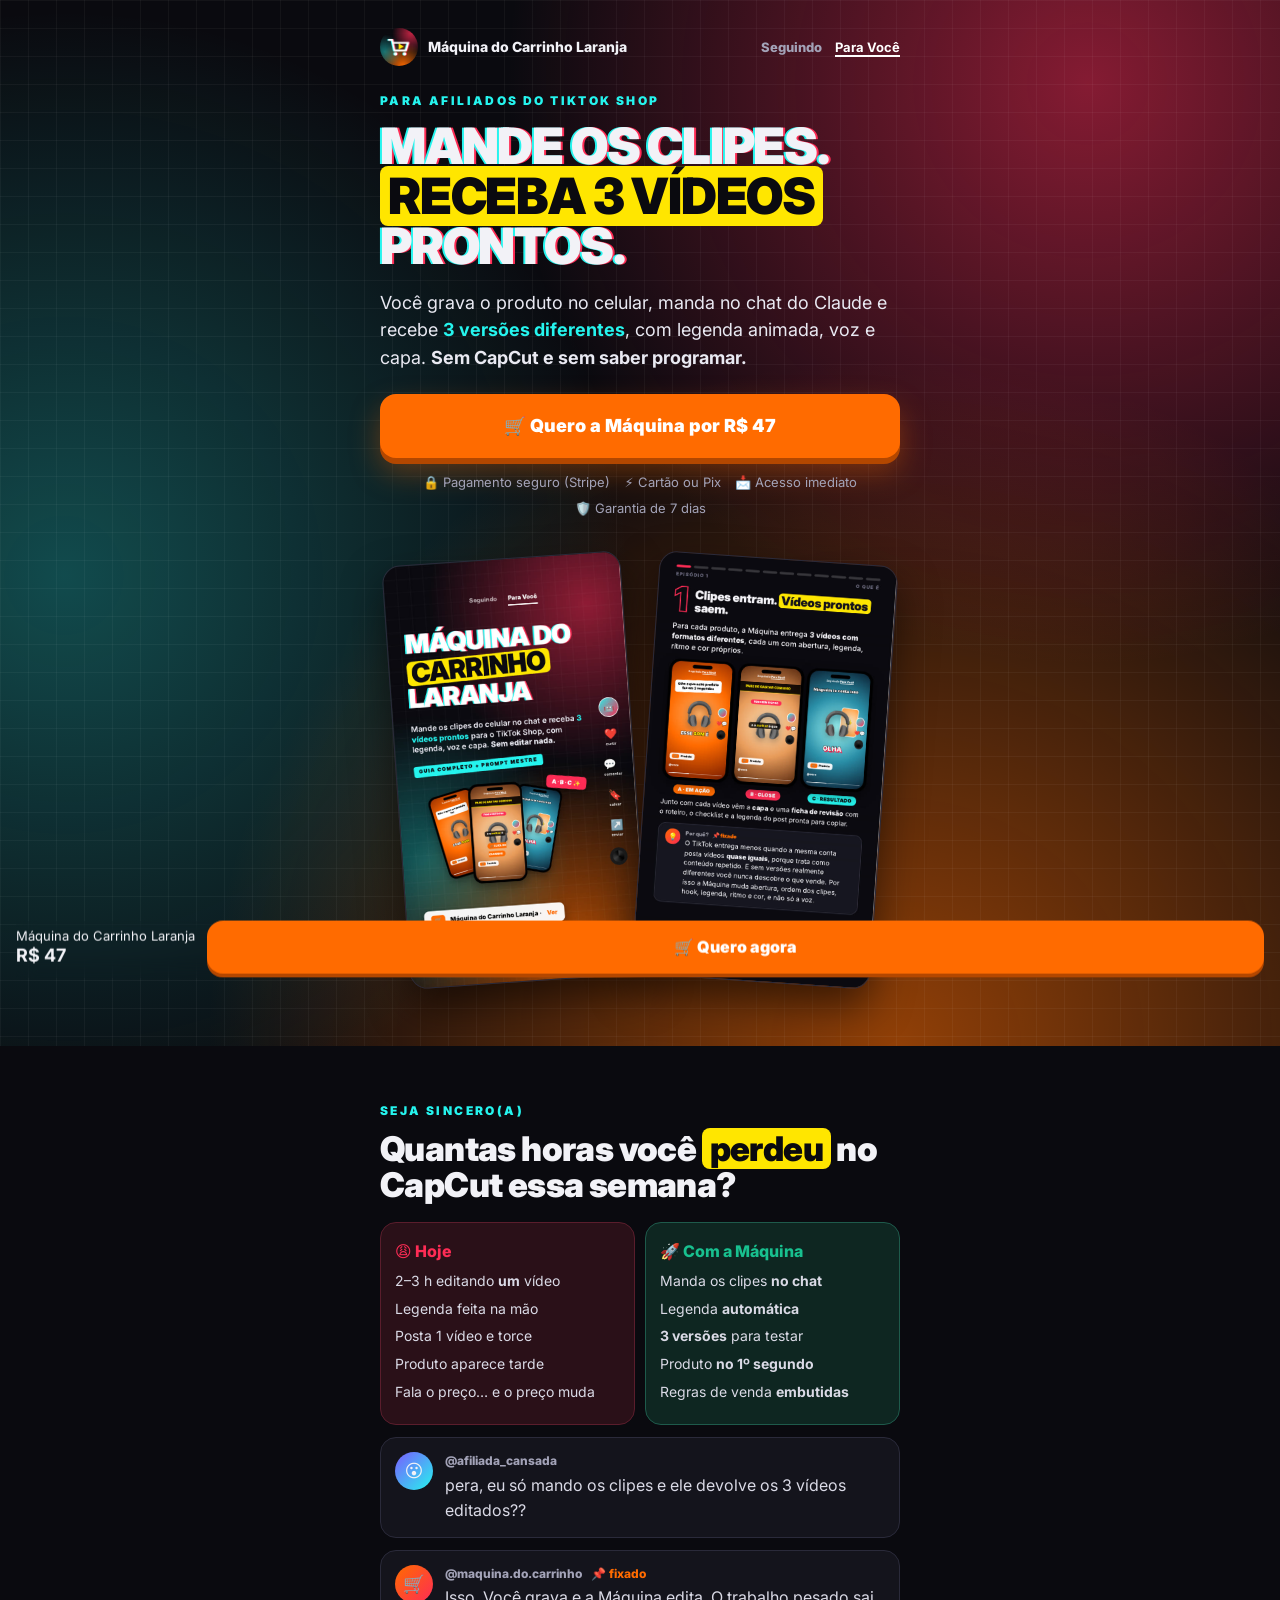
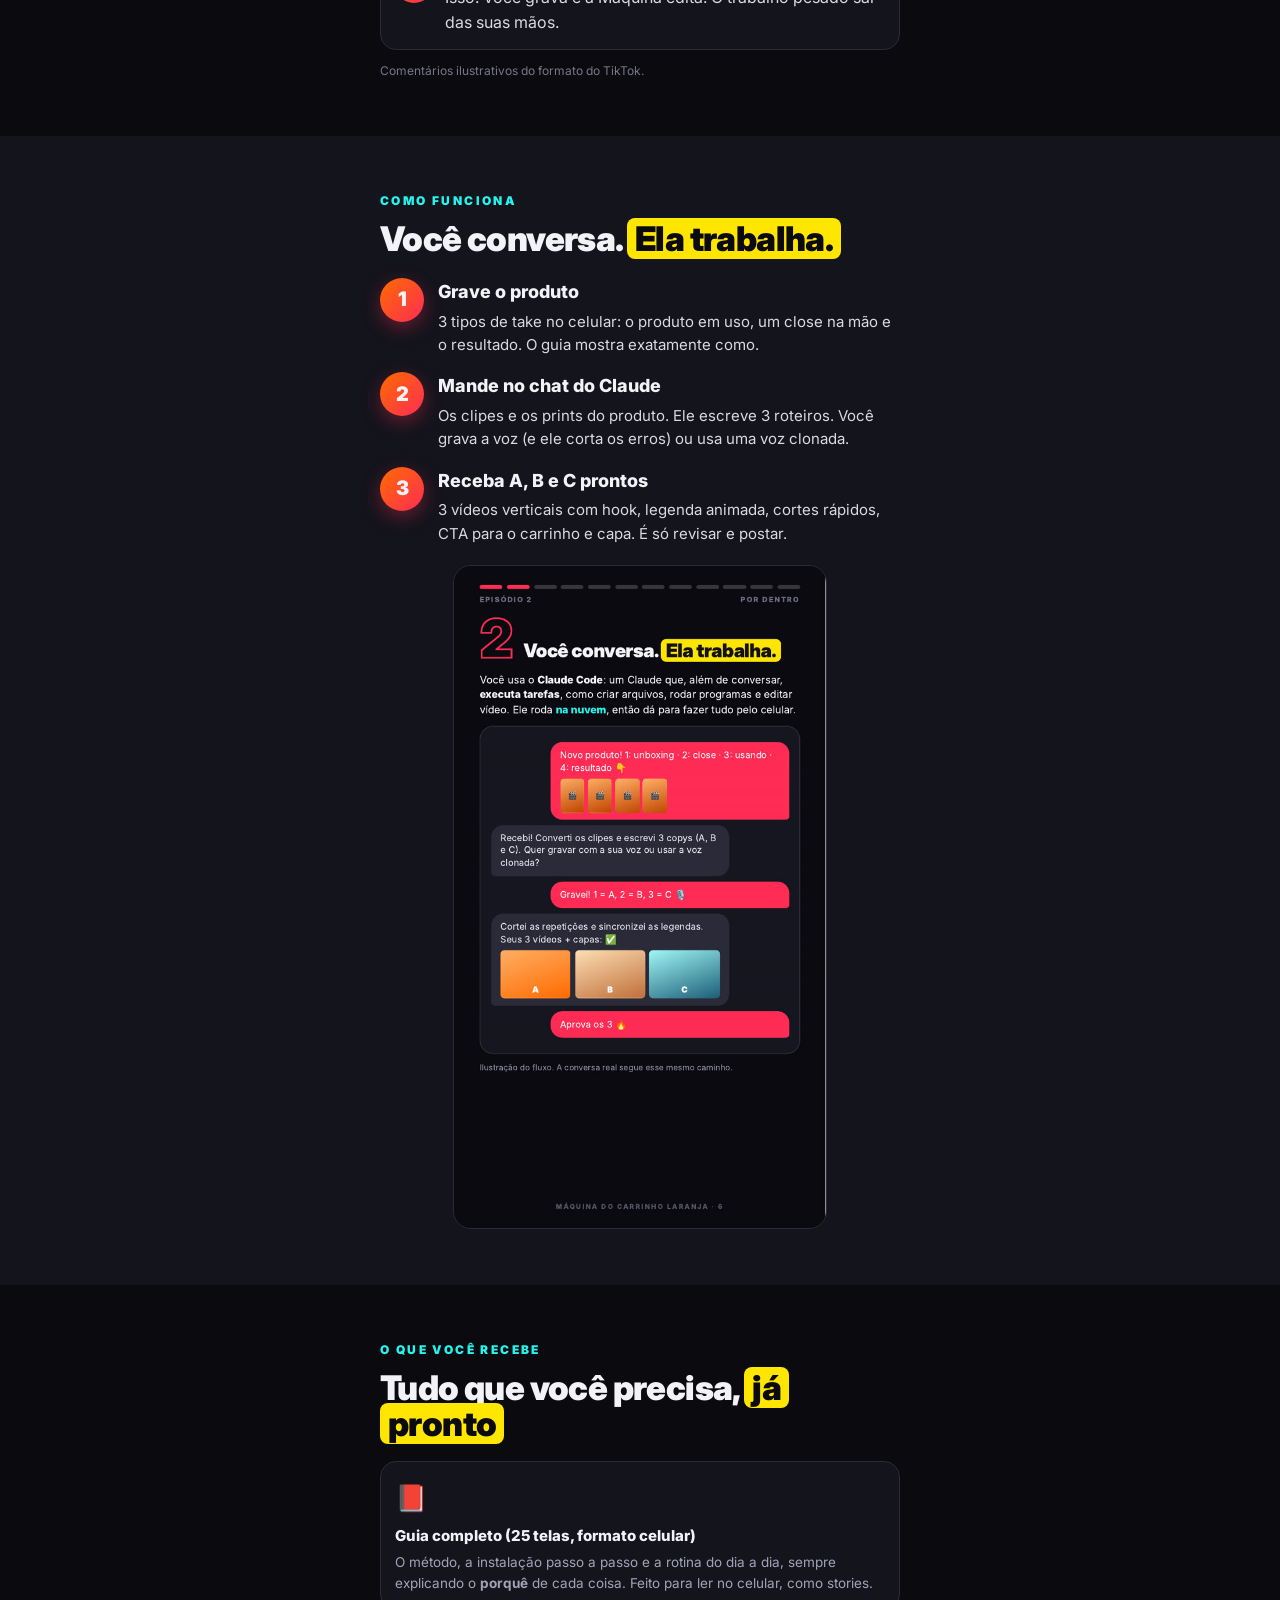
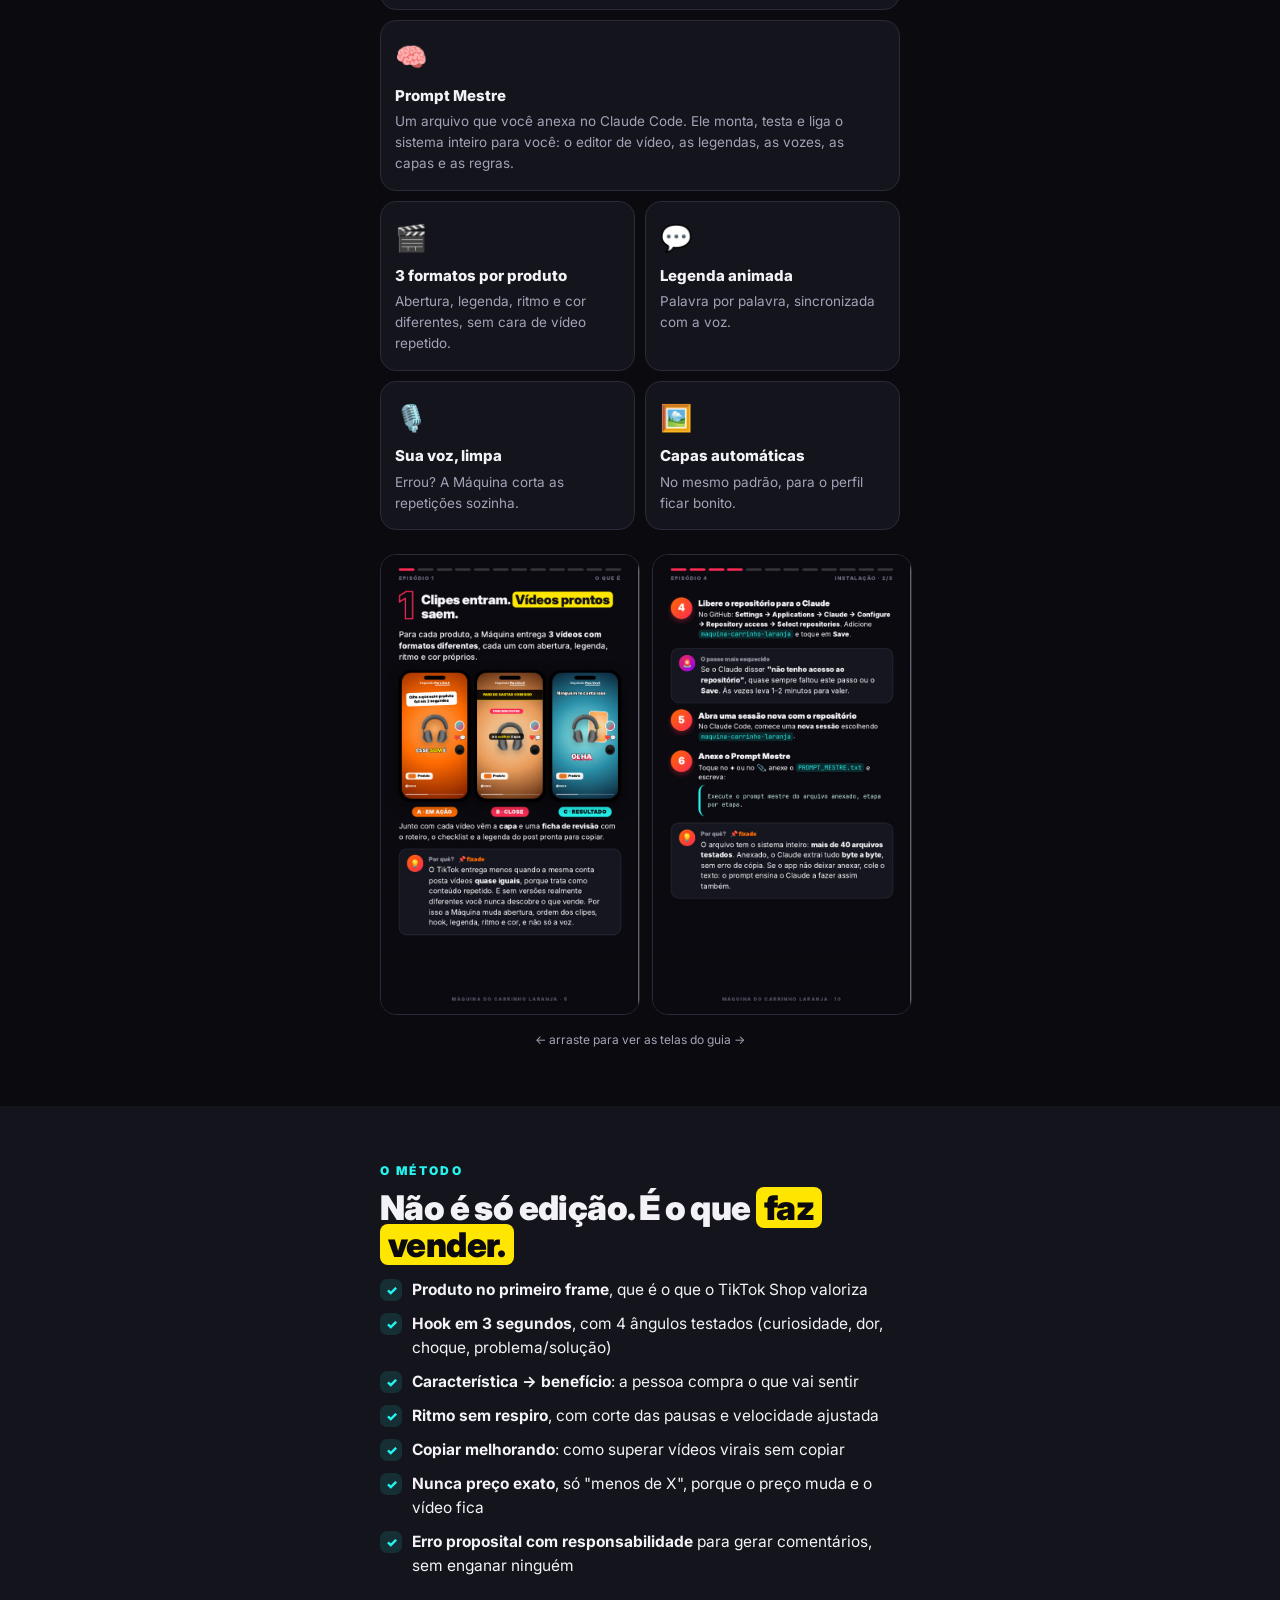
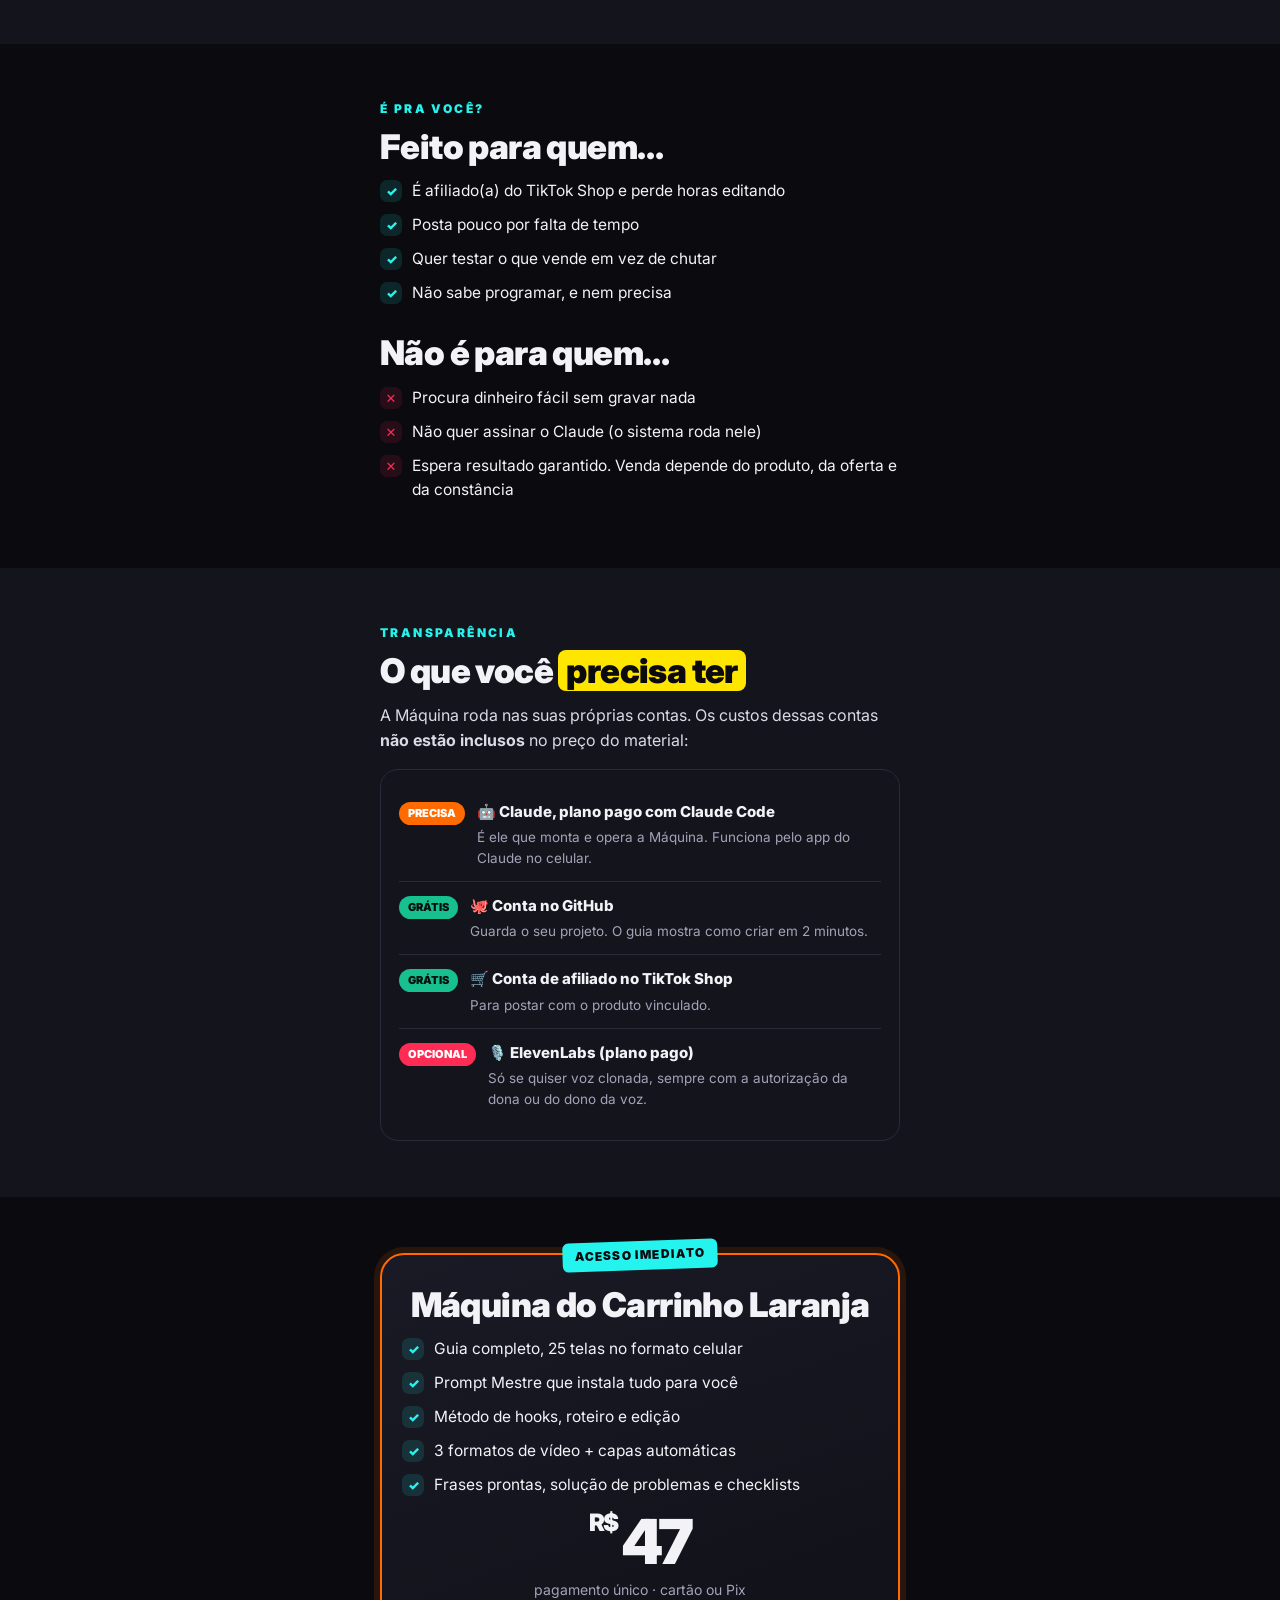
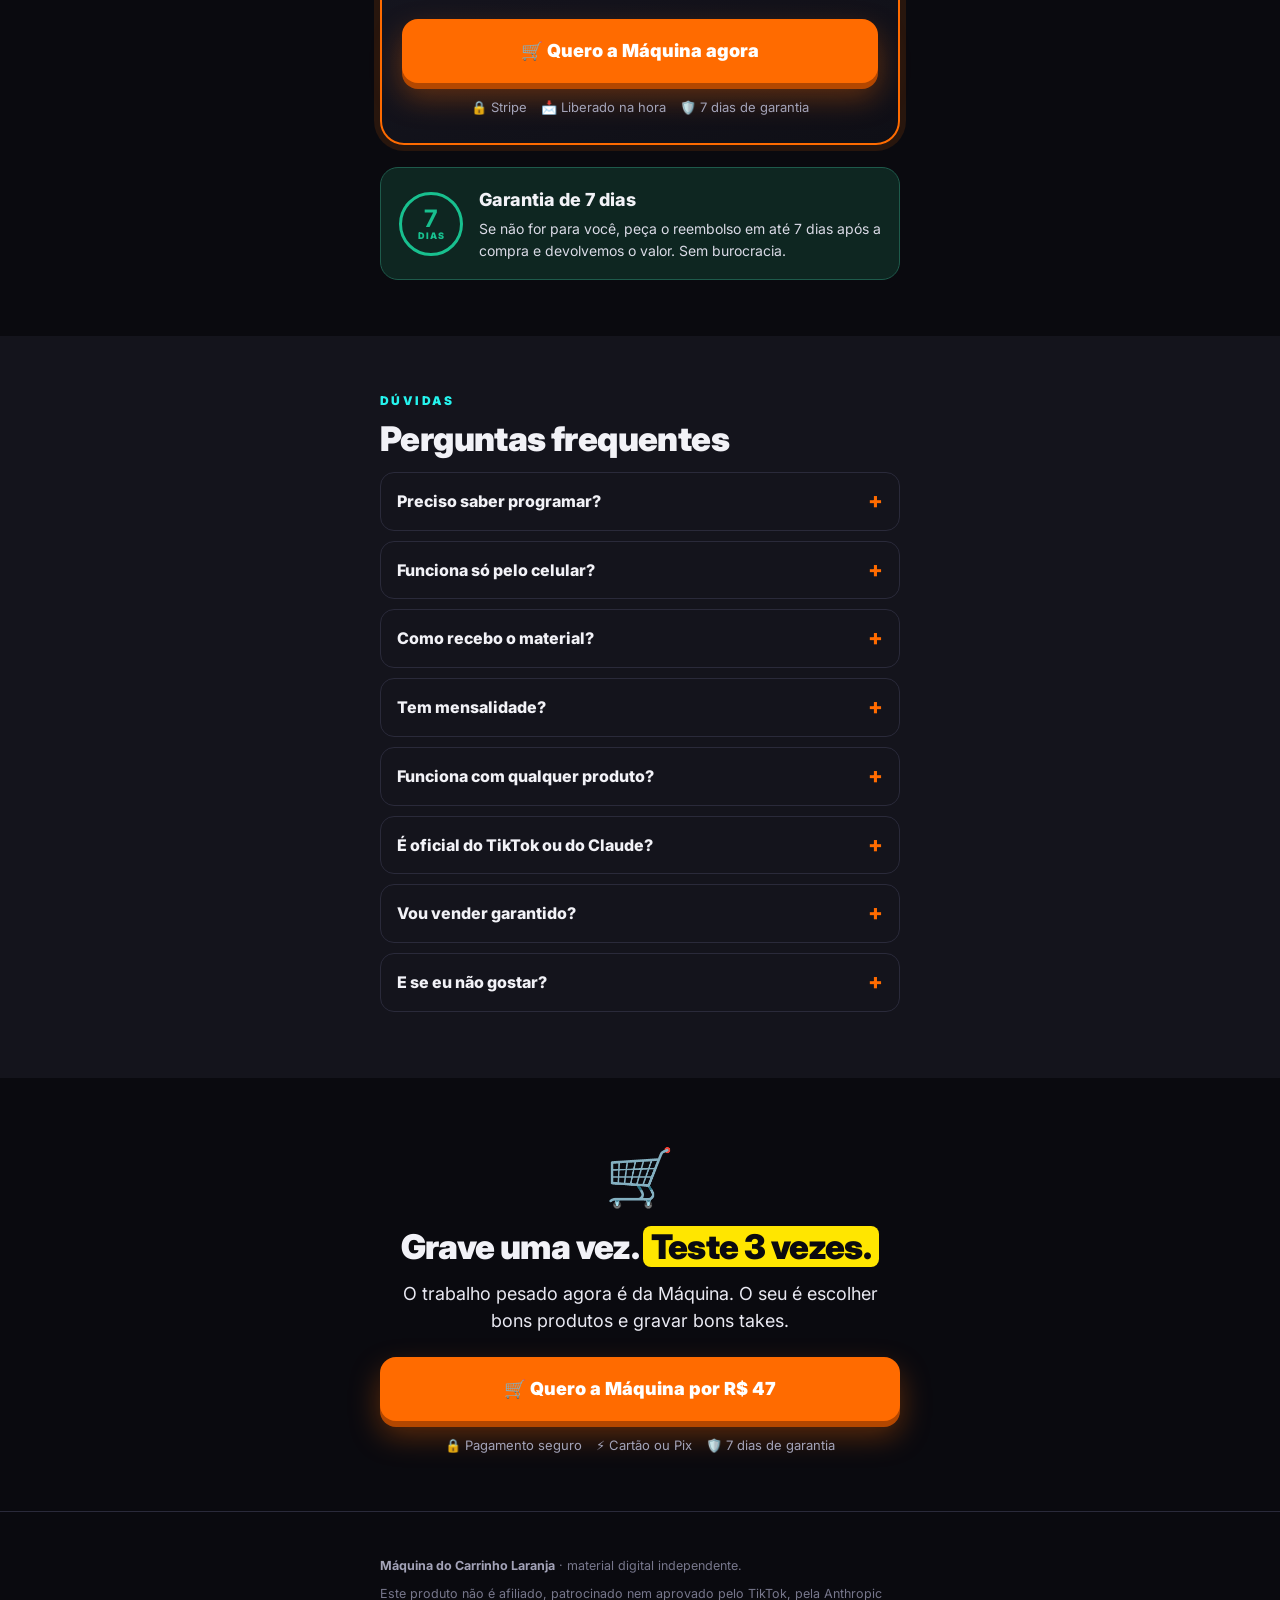
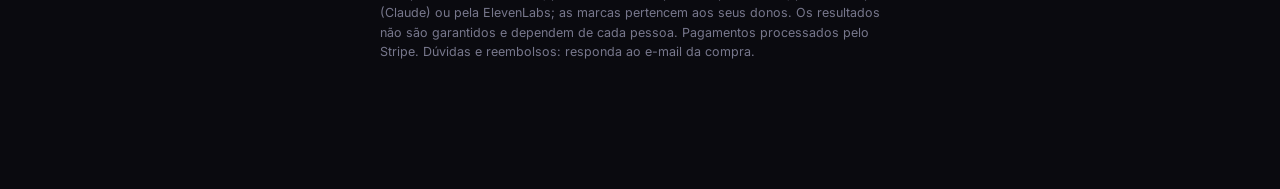
==== index.html @ 92d2908d "Botões de compra apontam para o link da conta Stripe do Carrinho Laranja Co-Authored-By: Claude Opus" ====
<!doctype html>
<html lang="pt-BR">
<head>
<meta charset="utf-8">
<meta name="viewport" content="width=device-width, initial-scale=1, viewport-fit=cover">
<title>Máquina do Carrinho Laranja: 3 vídeos prontos para o TikTok Shop</title>
<meta name="description" content="Mande os clipes do celular no chat e receba 3 vídeos prontos para o TikTok Shop, com legenda, voz e capa. Sem editar nada. Guia completo + Prompt Mestre por R$ 47.">
<meta name="theme-color" content="#0A0A0F">
<meta property="og:type" content="website">
<meta property="og:title" content="Máquina do Carrinho Laranja">
<meta property="og:description" content="Mande os clipes no chat e receba 3 vídeos prontos para o TikTok Shop. Sem editar nada.">
<meta property="og:image" content="https://carrinholaranja.github.io/img/og.png">
<meta property="og:url" content="https://carrinholaranja.github.io/">
<meta name="twitter:card" content="summary_large_image">
<link rel="icon" type="image/png" href="img/favicon.png">
<link rel="apple-touch-icon" href="img/icone-180.png">
<link rel="preconnect" href="https://fonts.googleapis.com">
<link rel="preconnect" href="https://fonts.gstatic.com" crossorigin>
<link href="https://fonts.googleapis.com/css2?family=Inter:wght@400;500;600;700;800;900&display=swap" rel="stylesheet">
<style>
:root{ --preto:#0A0A0F; --preto2:#14141C; --preto3:#1D1D28; --borda:#2A2A3A; --texto:#F2F2F7; --suave:#A3A3B8;
  --rosa:#FE2C55; --ciano:#25F4EE; --laranja:#FF6B00; --amarelo:#FFE600; --verde:#18C08F }
*{ box-sizing:border-box; margin:0; padding:0 }
html{ scroll-behavior:smooth }
body{ font-family:"Inter",system-ui,-apple-system,sans-serif; background:var(--preto); color:var(--texto); line-height:1.55; -webkit-font-smoothing:antialiased }
a{ color:inherit }
img{ max-width:100%; display:block }
.wrap{ max-width:560px; margin:0 auto; padding:0 20px }
section{ padding:56px 0 }
.kicker{ font-size:12px; font-weight:900; letter-spacing:2.4px; text-transform:uppercase; color:var(--ciano); margin-bottom:10px }
h1{ font-size:clamp(34px,10vw,50px); line-height:1; font-weight:900; letter-spacing:-1.2px; text-transform:uppercase; text-shadow:-2px 0 var(--ciano),2px 0 var(--rosa) }
h2{ font-size:clamp(26px,7.4vw,34px); line-height:1.08; font-weight:900; letter-spacing:-.6px; margin-bottom:14px }
h3{ font-size:18px; font-weight:800; margin-bottom:4px }
p{ color:#DADAE6 } .lead{ font-size:18px; color:#E9E9F2 }
.hl{ background:var(--amarelo); color:var(--preto); padding:0 8px; border-radius:8px; -webkit-box-decoration-break:clone; box-decoration-break:clone; text-shadow:none }
.rosa{ color:var(--rosa) } .ciano{ color:var(--ciano) } .laranja{ color:var(--laranja) }

/* botão */
.btn{ display:flex; align-items:center; justify-content:center; gap:10px; width:100%; padding:18px 22px; border-radius:16px; background:var(--laranja); color:#fff;
  font-weight:900; font-size:18px; text-decoration:none; box-shadow:0 6px 0 #B34700, 0 14px 30px rgba(255,107,0,.35); transition:transform .1s }
.btn:active{ transform:translateY(3px); box-shadow:0 3px 0 #B34700 }
.selos{ display:flex; flex-wrap:wrap; justify-content:center; gap:6px 14px; margin-top:14px; font-size:13px; color:var(--suave) }

/* hero */
.hero{ position:relative; overflow:hidden; padding:28px 0 48px;
  background:radial-gradient(circle at 85% 8%,rgba(254,44,85,.5),transparent 40%),radial-gradient(circle at 5% 55%,rgba(37,244,238,.28),transparent 42%),radial-gradient(circle at 70% 100%,rgba(255,107,0,.55),transparent 50%),var(--preto) }
.hero::before{ content:""; position:absolute; inset:0; background-image:linear-gradient(rgba(255,255,255,.04) 1px,transparent 1px),linear-gradient(90deg,rgba(255,255,255,.04) 1px,transparent 1px); background-size:28px 28px; pointer-events:none }
.hero .wrap{ position:relative }
.topo{ display:flex; align-items:center; gap:10px; margin-bottom:26px; font-weight:800; font-size:14px }
.topo img{ width:38px; height:38px; border-radius:50% }
.abas{ margin-left:auto; color:var(--suave); font-size:13px } .abas b{ color:#fff; border-bottom:2px solid #fff; margin-left:10px }
.hero .lead{ margin:18px 0 22px }
.vitrine{ display:flex; gap:12px; justify-content:center; margin:30px 0 26px }
.vitrine img{ width:46%; border-radius:18px; box-shadow:0 18px 40px rgba(0,0,0,.55); border:1px solid #2A2A3A }
.vitrine img:first-child{ transform:rotate(-4deg) translateY(10px) } .vitrine img:last-child{ transform:rotate(4deg) translateY(10px) }

/* comentários */
.coment{ display:flex; gap:12px; background:var(--preto2); border:1px solid var(--borda); border-radius:16px; padding:14px; margin:12px 0 }
.av{ flex:none; width:38px; height:38px; border-radius:50%; display:flex; align-items:center; justify-content:center; font-size:18px; background:linear-gradient(135deg,#7A5CFF,var(--ciano)) }
.av.l{ background:linear-gradient(135deg,var(--laranja),var(--rosa)) }
.coment .nome{ font-size:12px; font-weight:800; color:var(--suave); margin-bottom:2px } .coment .fix{ color:var(--laranja); margin-left:6px }

/* antes x depois */
.vs{ display:grid; grid-template-columns:1fr 1fr; gap:10px; margin-top:18px }
.vs div{ border-radius:16px; padding:16px 14px }
.vs .ruim{ background:#2A1018; border:1px solid #5A1D2C } .vs .bom{ background:#0E2621; border:1px solid #1E5A4B }
.vs h3{ font-size:16px } .vs .ruim h3{ color:var(--rosa) } .vs .bom h3{ color:var(--verde) }
.vs ul{ list-style:none; font-size:14px; color:#DADAE6 } .vs li{ margin:6px 0 }

/* passos */
.passos{ counter-reset:p; margin-top:20px }
.passo{ display:flex; gap:14px; align-items:flex-start; margin:16px 0 }
.passo .n{ flex:none; width:44px; height:44px; border-radius:50%; background:linear-gradient(135deg,var(--laranja),var(--rosa)); display:flex; align-items:center; justify-content:center; font-weight:900; font-size:20px; box-shadow:0 6px 18px rgba(254,44,85,.35) }
.passo p{ font-size:15px }

/* cards */
.cards{ display:grid; grid-template-columns:1fr 1fr; gap:10px; margin-top:18px }
.card{ background:var(--preto2); border:1px solid var(--borda); border-radius:16px; padding:16px 14px }
.card .ico{ font-size:26px; margin-bottom:6px } .card h3{ font-size:15px } .card p{ font-size:13.5px; color:var(--suave) }
.card.largo{ grid-column:1/-1 }

/* galeria */
.galeria{ display:flex; gap:12px; overflow-x:auto; scroll-snap-type:x mandatory; padding:6px 20px 16px; margin:18px -20px 0 }
.galeria img{ flex:none; width:62%; max-width:260px; border-radius:16px; scroll-snap-align:center; border:1px solid var(--borda) }
.dica-scroll{ font-size:12px; color:var(--suave); text-align:center }

/* listas */
ul.check{ list-style:none; margin-top:14px }
ul.check li{ position:relative; padding-left:32px; margin:10px 0; font-size:15.5px }
ul.check li::before{ content:"✓"; position:absolute; left:0; top:1px; width:22px; height:22px; border-radius:7px; background:rgba(37,244,238,.12); color:var(--ciano); font-weight:900; font-size:13px; display:flex; align-items:center; justify-content:center }
ul.x li::before{ content:"✕"; background:rgba(254,44,85,.12); color:var(--rosa) }

/* requisitos */
.req{ background:var(--preto2); border:1px solid var(--borda); border-radius:18px; padding:18px; margin-top:16px }
.req .item{ display:flex; gap:12px; padding:12px 0; border-bottom:1px solid var(--borda) } .req .item:last-child{ border:0 }
.req .tag{ flex:none; font-size:11px; font-weight:900; padding:3px 9px; border-radius:99px; height:fit-content; margin-top:2px }
.tag.ob{ background:var(--laranja); color:#fff } .tag.gr{ background:var(--verde); color:#04110D } .tag.op{ background:var(--rosa); color:#fff }
.req h3{ font-size:15px } .req p{ font-size:13.5px; color:var(--suave) }

/* oferta */
.oferta{ position:relative; border-radius:24px; padding:26px 20px; background:linear-gradient(160deg,#1A1A26,#0F0F16); border:2px solid var(--laranja); box-shadow:0 0 0 6px rgba(255,107,0,.12) }
.oferta .selo{ position:absolute; top:-14px; left:50%; transform:translateX(-50%) rotate(-2deg); background:var(--ciano); color:var(--preto); font-weight:900; font-size:12px; letter-spacing:1.2px; padding:5px 12px; border-radius:6px; white-space:nowrap }
.preco{ text-align:center; margin:14px 0 18px }
.preco .valor{ font-size:62px; font-weight:900; letter-spacing:-2px; line-height:1 } .preco .valor small{ font-size:24px; vertical-align:top; margin-right:4px }
.preco .sub{ color:var(--suave); font-size:14px; margin-top:6px }

/* faq */
details{ background:var(--preto2); border:1px solid var(--borda); border-radius:14px; padding:16px; margin:10px 0 }
summary{ font-weight:800; cursor:pointer; list-style:none; display:flex; justify-content:space-between; gap:10px }
summary::-webkit-details-marker{ display:none } summary::after{ content:"+"; color:var(--laranja); font-size:22px; line-height:1 }
details[open] summary::after{ content:"–" } details p{ margin-top:10px; font-size:14.5px; color:#CFCFDD }

.garantia{ display:flex; gap:16px; align-items:center; background:#0E2621; border:1px solid #1E5A4B; border-radius:18px; padding:18px }
.garantia .g{ flex:none; width:64px; height:64px; border-radius:50%; border:3px solid var(--verde); display:flex; flex-direction:column; align-items:center; justify-content:center; font-weight:900; color:var(--verde); line-height:1 }
.garantia .g b{ font-size:24px } .garantia .g small{ font-size:9px; letter-spacing:1px }

footer{ padding:36px 0 120px; border-top:1px solid var(--borda); font-size:12.5px; color:#77778C }
footer p{ color:#77778C; margin:8px 0 }

/* barra fixa */
.fixa{ position:fixed; left:0; right:0; bottom:0; padding:12px 16px calc(12px + env(safe-area-inset-bottom)); background:rgba(10,10,15,.92); backdrop-filter:blur(10px); border-top:1px solid var(--borda);
  display:flex; align-items:center; gap:12px; transform:translateY(110%); visibility:hidden; transition:transform .3s, visibility .3s; z-index:9 }
.fixa.on{ transform:none; visibility:visible }
.fixa .info{ font-size:13px; line-height:1.2 } .fixa .info b{ display:block; font-size:18px }
.fixa .btn{ padding:14px 16px; font-size:16px; box-shadow:0 4px 0 #B34700 }
</style>
</head>
<body>

<!-- HERO -->
<header class="hero">
  <div class="wrap">
    <div class="topo"><img src="img/icone-180.png" alt=""><span>Máquina do Carrinho Laranja</span><span class="abas">Seguindo <b>Para Você</b></span></div>
    <div class="kicker">Para afiliados do TikTok Shop</div>
    <h1>Mande os clipes.<br><span class="hl">Receba 3 vídeos</span><br>prontos.</h1>
    <p class="lead">Você grava o produto no celular, manda no chat do Claude e recebe <b class="ciano">3 versões diferentes</b>, com legenda animada, voz e capa. <b>Sem CapCut e sem saber programar.</b></p>
    <a class="btn" href="https://buy.stripe.com/28EeVefzZaer4zA6DSbAs00" data-cta>🛒 Quero a Máquina por R$ 47</a>
    <div class="selos"><span>🔒 Pagamento seguro (Stripe)</span><span>⚡ Cartão ou Pix</span><span>📩 Acesso imediato</span><span>🛡️ Garantia de 7 dias</span></div>
    <div class="vitrine"><img src="img/tela-1.jpg" alt="Capa do guia Máquina do Carrinho Laranja"><img src="img/tela-5.jpg" alt="Os 3 formatos de vídeo A, B e C"></div>
  </div>
</header>

<!-- DOR -->
<section><div class="wrap">
  <div class="kicker">Seja sincero(a)</div>
  <h2>Quantas horas você <span class="hl">perdeu</span> no CapCut essa semana?</h2>
  <div class="vs">
    <div class="ruim"><h3>😩 Hoje</h3><ul><li>2–3 h editando <b>um</b> vídeo</li><li>Legenda feita na mão</li><li>Posta 1 vídeo e torce</li><li>Produto aparece tarde</li><li>Fala o preço… e o preço muda</li></ul></div>
    <div class="bom"><h3>🚀 Com a Máquina</h3><ul><li>Manda os clipes <b>no chat</b></li><li>Legenda <b>automática</b></li><li><b>3 versões</b> para testar</li><li>Produto <b>no 1º segundo</b></li><li>Regras de venda <b>embutidas</b></li></ul></div>
  </div>
  <div class="coment"><div class="av">😮</div><div><div class="nome">@afiliada_cansada</div><p>pera, eu só mando os clipes e ele devolve os 3 vídeos editados??</p></div></div>
  <div class="coment"><div class="av l">🛒</div><div><div class="nome">@maquina.do.carrinho <span class="fix">📌 fixado</span></div><p>Isso. Você grava e a Máquina edita. O trabalho pesado sai das suas mãos.</p></div></div>
  <p style="font-size:12px;color:#77778C;margin-top:6px">Comentários ilustrativos do formato do TikTok.</p>
</div></section>

<!-- COMO FUNCIONA -->
<section style="background:var(--preto2)"><div class="wrap">
  <div class="kicker">Como funciona</div>
  <h2>Você conversa. <span class="hl">Ela trabalha.</span></h2>
  <div class="passos">
    <div class="passo"><div class="n">1</div><div><h3>Grave o produto</h3><p>3 tipos de take no celular: o produto em uso, um close na mão e o resultado. O guia mostra exatamente como.</p></div></div>
    <div class="passo"><div class="n">2</div><div><h3>Mande no chat do Claude</h3><p>Os clipes e os prints do produto. Ele escreve 3 roteiros. Você grava a voz (e ele corta os erros) ou usa uma voz clonada.</p></div></div>
    <div class="passo"><div class="n">3</div><div><h3>Receba A, B e C prontos</h3><p>3 vídeos verticais com hook, legenda animada, cortes rápidos, CTA para o carrinho e capa. É só revisar e postar.</p></div></div>
  </div>
  <img src="img/tela-6.jpg" alt="Conversa ilustrando o fluxo com o Claude" style="width:72%;margin:20px auto 0;border-radius:18px;border:1px solid var(--borda)">
</div></section>

<!-- O QUE VEM -->
<section><div class="wrap">
  <div class="kicker">O que você recebe</div>
  <h2>Tudo que você precisa, <span class="hl">já pronto</span></h2>
  <div class="cards">
    <div class="card largo"><div class="ico">📕</div><h3>Guia completo (25 telas, formato celular)</h3><p>O método, a instalação passo a passo e a rotina do dia a dia, sempre explicando o <b>porquê</b> de cada coisa. Feito para ler no celular, como stories.</p></div>
    <div class="card largo"><div class="ico">🧠</div><h3>Prompt Mestre</h3><p>Um arquivo que você anexa no Claude Code. Ele monta, testa e liga o sistema inteiro para você: o editor de vídeo, as legendas, as vozes, as capas e as regras.</p></div>
    <div class="card"><div class="ico">🎬</div><h3>3 formatos por produto</h3><p>Abertura, legenda, ritmo e cor diferentes, sem cara de vídeo repetido.</p></div>
    <div class="card"><div class="ico">💬</div><h3>Legenda animada</h3><p>Palavra por palavra, sincronizada com a voz.</p></div>
    <div class="card"><div class="ico">🎙️</div><h3>Sua voz, limpa</h3><p>Errou? A Máquina corta as repetições sozinha.</p></div>
    <div class="card"><div class="ico">🖼️</div><h3>Capas automáticas</h3><p>No mesmo padrão, para o perfil ficar bonito.</p></div>
  </div>
  <div class="galeria">
    <img src="img/tela-5.jpg" alt="Os 3 formatos" loading="lazy"><img src="img/tela-10.jpg" alt="Instalação passo a passo" loading="lazy">
    <img src="img/tela-16.jpg" alt="Regras de ouro" loading="lazy"><img src="img/tela-22.jpg" alt="Frases prontas" loading="lazy">
    <img src="img/tela-6.jpg" alt="Conversa" loading="lazy">
  </div>
  <p class="dica-scroll">← arraste para ver as telas do guia →</p>
</div></section>

<!-- MÉTODO -->
<section style="background:var(--preto2)"><div class="wrap">
  <div class="kicker">O método</div>
  <h2>Não é só edição. É o que <span class="hl">faz vender.</span></h2>
  <ul class="check">
    <li><b>Produto no primeiro frame</b>, que é o que o TikTok Shop valoriza</li>
    <li><b>Hook em 3 segundos</b>, com 4 ângulos testados (curiosidade, dor, choque, problema/solução)</li>
    <li><b>Característica → benefício</b>: a pessoa compra o que vai sentir</li>
    <li><b>Ritmo sem respiro</b>, com corte das pausas e velocidade ajustada</li>
    <li><b>Copiar melhorando</b>: como superar vídeos virais sem copiar</li>
    <li><b>Nunca preço exato</b>, só "menos de X", porque o preço muda e o vídeo fica</li>
    <li><b>Erro proposital com responsabilidade</b> para gerar comentários, sem enganar ninguém</li>
  </ul>
</div></section>

<!-- PRA QUEM -->
<section><div class="wrap">
  <div class="kicker">É pra você?</div>
  <h2>Feito para quem…</h2>
  <ul class="check">
    <li>É afiliado(a) do TikTok Shop e perde horas editando</li>
    <li>Posta pouco por falta de tempo</li>
    <li>Quer testar o que vende em vez de chutar</li>
    <li>Não sabe programar, e nem precisa</li>
  </ul>
  <h2 style="margin-top:30px">Não é para quem…</h2>
  <ul class="check x">
    <li>Procura dinheiro fácil sem gravar nada</li>
    <li>Não quer assinar o Claude (o sistema roda nele)</li>
    <li>Espera resultado garantido. Venda depende do produto, da oferta e da constância</li>
  </ul>
</div></section>

<!-- REQUISITOS -->
<section style="background:var(--preto2)"><div class="wrap">
  <div class="kicker">Transparência</div>
  <h2>O que você <span class="hl">precisa ter</span></h2>
  <p>A Máquina roda nas suas próprias contas. Os custos dessas contas <b>não estão inclusos</b> no preço do material:</p>
  <div class="req">
    <div class="item"><span class="tag ob">PRECISA</span><div><h3>🤖 Claude, plano pago com Claude Code</h3><p>É ele que monta e opera a Máquina. Funciona pelo app do Claude no celular.</p></div></div>
    <div class="item"><span class="tag gr">GRÁTIS</span><div><h3>🐙 Conta no GitHub</h3><p>Guarda o seu projeto. O guia mostra como criar em 2 minutos.</p></div></div>
    <div class="item"><span class="tag gr">GRÁTIS</span><div><h3>🛒 Conta de afiliado no TikTok Shop</h3><p>Para postar com o produto vinculado.</p></div></div>
    <div class="item"><span class="tag op">OPCIONAL</span><div><h3>🎙️ ElevenLabs (plano pago)</h3><p>Só se quiser voz clonada, sempre com a autorização da dona ou do dono da voz.</p></div></div>
  </div>
</div></section>

<!-- OFERTA -->
<section id="oferta"><div class="wrap">
  <div class="oferta">
    <div class="selo">ACESSO IMEDIATO</div>
    <h2 style="text-align:center;margin-top:6px">Máquina do Carrinho Laranja</h2>
    <ul class="check" style="margin-top:6px">
      <li>Guia completo, 25 telas no formato celular</li>
      <li>Prompt Mestre que instala tudo para você</li>
      <li>Método de hooks, roteiro e edição</li>
      <li>3 formatos de vídeo + capas automáticas</li>
      <li>Frases prontas, solução de problemas e checklists</li>
    </ul>
    <div class="preco"><div class="valor"><small>R$</small>47</div><div class="sub">pagamento único · cartão ou Pix</div></div>
    <a class="btn" href="https://buy.stripe.com/28EeVefzZaer4zA6DSbAs00" data-cta>🛒 Quero a Máquina agora</a>
    <div class="selos"><span>🔒 Stripe</span><span>📩 Liberado na hora</span><span>🛡️ 7 dias de garantia</span></div>
  </div>
  <div class="garantia" style="margin-top:22px"><div class="g"><b>7</b><small>DIAS</small></div><div><h3>Garantia de 7 dias</h3><p style="font-size:14px">Se não for para você, peça o reembolso em até 7 dias após a compra e devolvemos o valor. Sem burocracia.</p></div></div>
</div></section>

<!-- FAQ -->
<section style="background:var(--preto2)"><div class="wrap">
  <div class="kicker">Dúvidas</div>
  <h2>Perguntas frequentes</h2>
  <details><summary>Preciso saber programar?</summary><p>Não. O Claude faz a parte técnica e explica cada etapa em português simples. Sua parte é criar as contas, gravar os clipes e aprovar os vídeos.</p></details>
  <details><summary>Funciona só pelo celular?</summary><p>Sim. O Claude Code roda na nuvem: você instala e usa tudo pelo app do Claude, sem computador.</p></details>
  <details><summary>Como recebo o material?</summary><p>Logo depois do pagamento você é levado(a) à página de download com o guia em PDF e o Prompt Mestre. O link também chega por e-mail.</p></details>
  <details><summary>Tem mensalidade?</summary><p>O material é pagamento único de R$ 47. O que é assinatura é o Claude (e o ElevenLabs, se você quiser voz clonada), pagos direto a esses serviços.</p></details>
  <details><summary>Funciona com qualquer produto?</summary><p>Com produtos físicos que dá para mostrar em uso: o método foi feito para isso. Quanto melhores os takes, melhores os vídeos.</p></details>
  <details><summary>É oficial do TikTok ou do Claude?</summary><p>Não. É um material independente que usa essas ferramentas, sem afiliação ou patrocínio delas.</p></details>
  <details><summary>Vou vender garantido?</summary><p>Ninguém pode garantir vendas. A Máquina economiza o seu tempo e aplica um método de vídeo para afiliados; o resultado depende do produto, da oferta e da sua constância.</p></details>
  <details><summary>E se eu não gostar?</summary><p>Você tem 7 dias de garantia. Responda ao e-mail da compra pedindo o reembolso.</p></details>
</div></section>

<!-- CTA FINAL -->
<section><div class="wrap" style="text-align:center">
  <div style="font-size:56px">🛒</div>
  <h2 style="margin-top:8px">Grave uma vez. <span class="hl">Teste 3 vezes.</span></h2>
  <p class="lead" style="margin:10px 0 22px">O trabalho pesado agora é da Máquina. O seu é escolher bons produtos e gravar bons takes.</p>
  <a class="btn" href="https://buy.stripe.com/28EeVefzZaer4zA6DSbAs00" data-cta>🛒 Quero a Máquina por R$ 47</a>
  <div class="selos"><span>🔒 Pagamento seguro</span><span>⚡ Cartão ou Pix</span><span>🛡️ 7 dias de garantia</span></div>
</div></section>

<footer><div class="wrap">
  <p><b style="color:#A3A3B8">Máquina do Carrinho Laranja</b> · material digital independente.</p>
  <p>Este produto não é afiliado, patrocinado nem aprovado pelo TikTok, pela Anthropic (Claude) ou pela ElevenLabs; as marcas pertencem aos seus donos. Os resultados não são garantidos e dependem de cada pessoa. Pagamentos processados pelo Stripe. Dúvidas e reembolsos: responda ao e-mail da compra.</p>
</div></footer>

<div class="fixa" id="fixa"><div class="info">Máquina do Carrinho Laranja<b>R$ 47</b></div><a class="btn" href="https://buy.stripe.com/28EeVefzZaer4zA6DSbAs00" data-cta style="flex:1">🛒 Quero agora</a></div>

<script>
  // barra fixa aparece depois do topo e some na oferta
  const fixa = document.getElementById('fixa'), oferta = document.getElementById('oferta');
  const onScroll = () => {
    const y = window.scrollY, o = oferta.getBoundingClientRect();
    fixa.classList.toggle('on', y > 520 && !(o.top < window.innerHeight && o.bottom > 0));
  };
  addEventListener('scroll', onScroll, { passive: true }); onScroll();
</script>
</body>
</html>
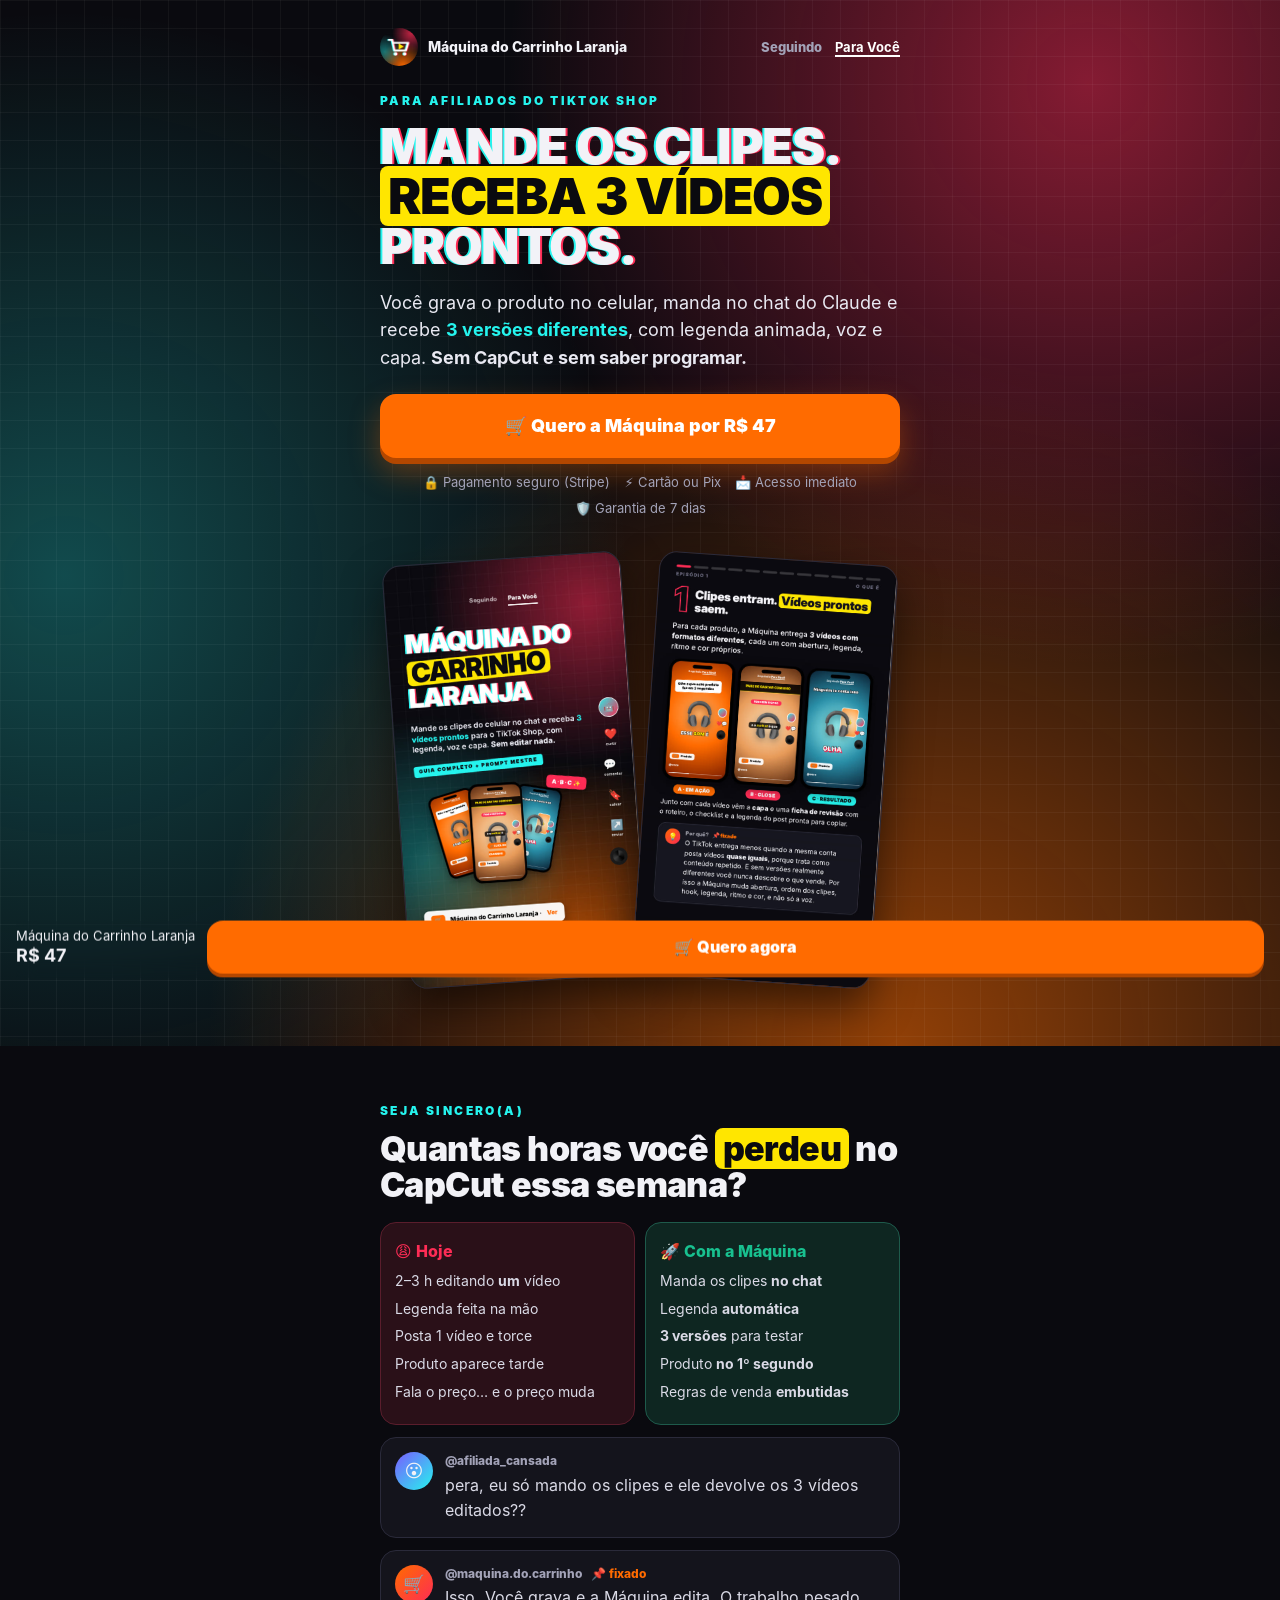
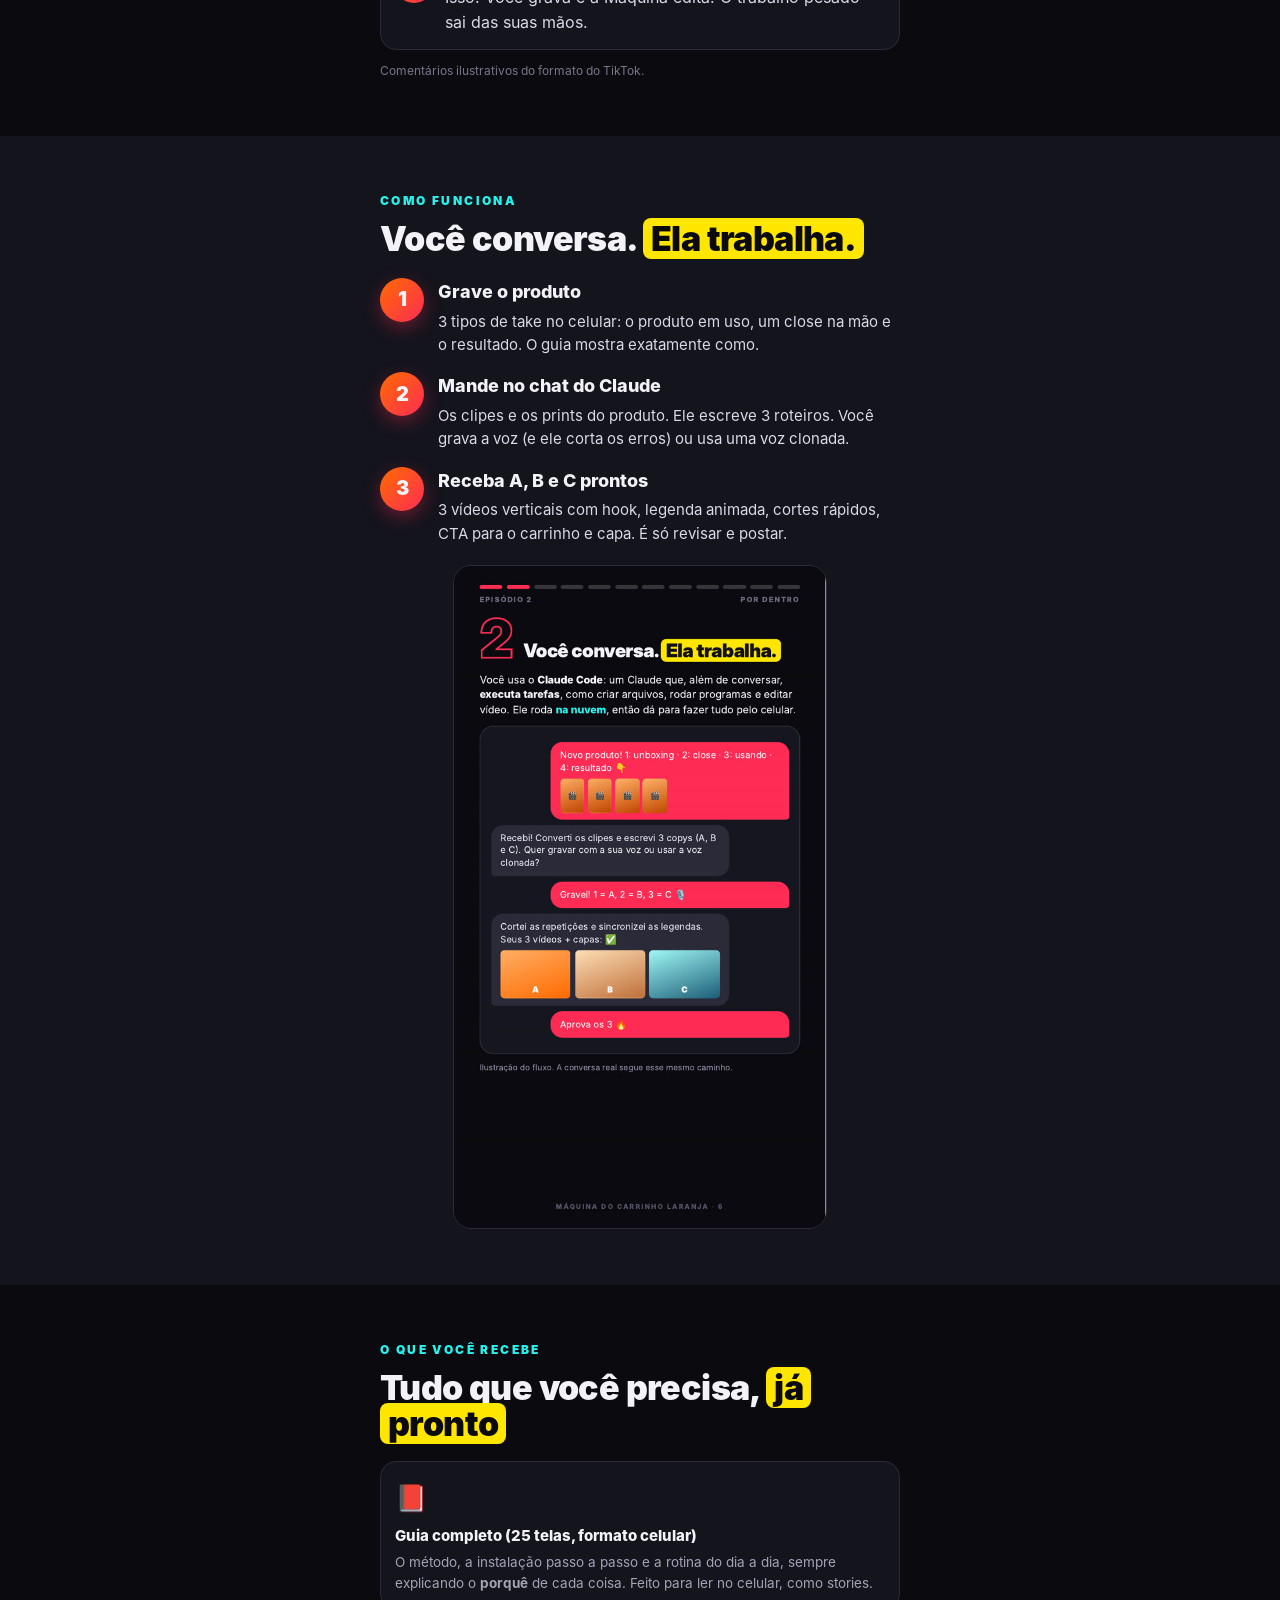
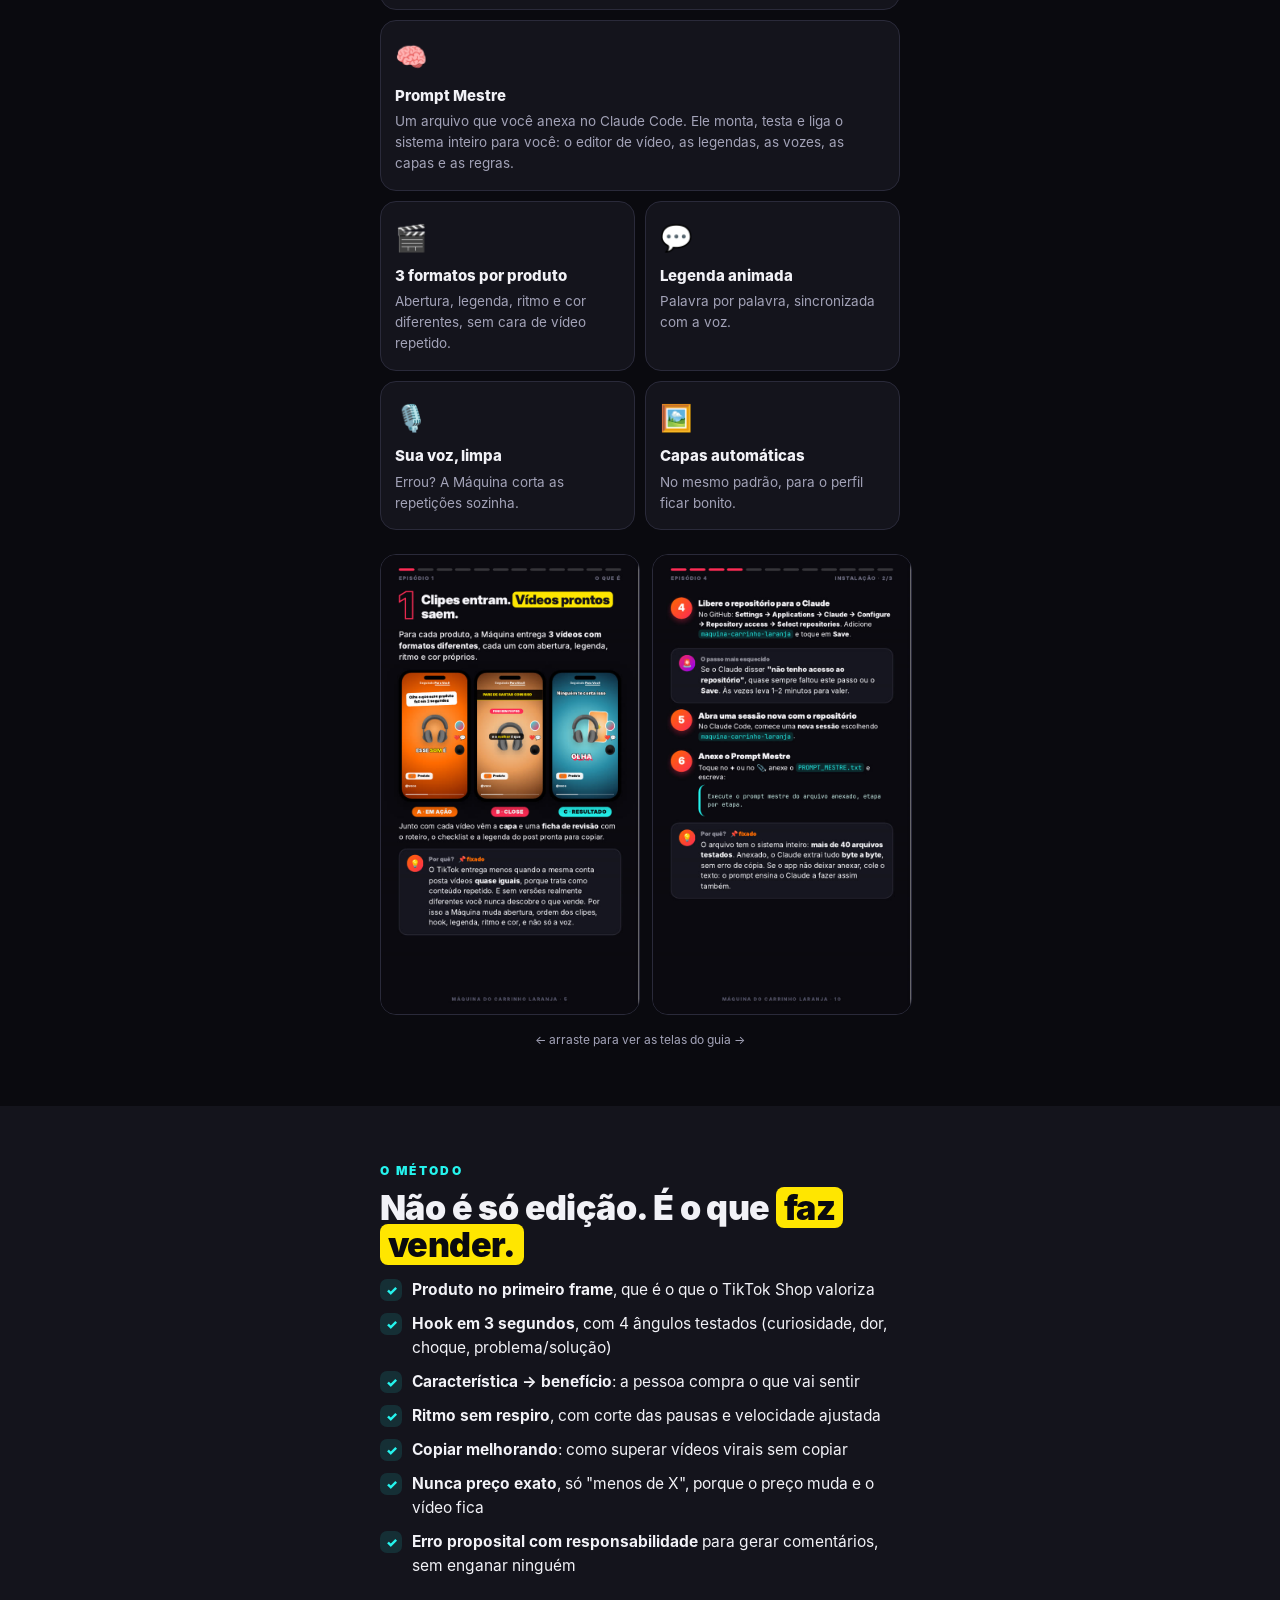
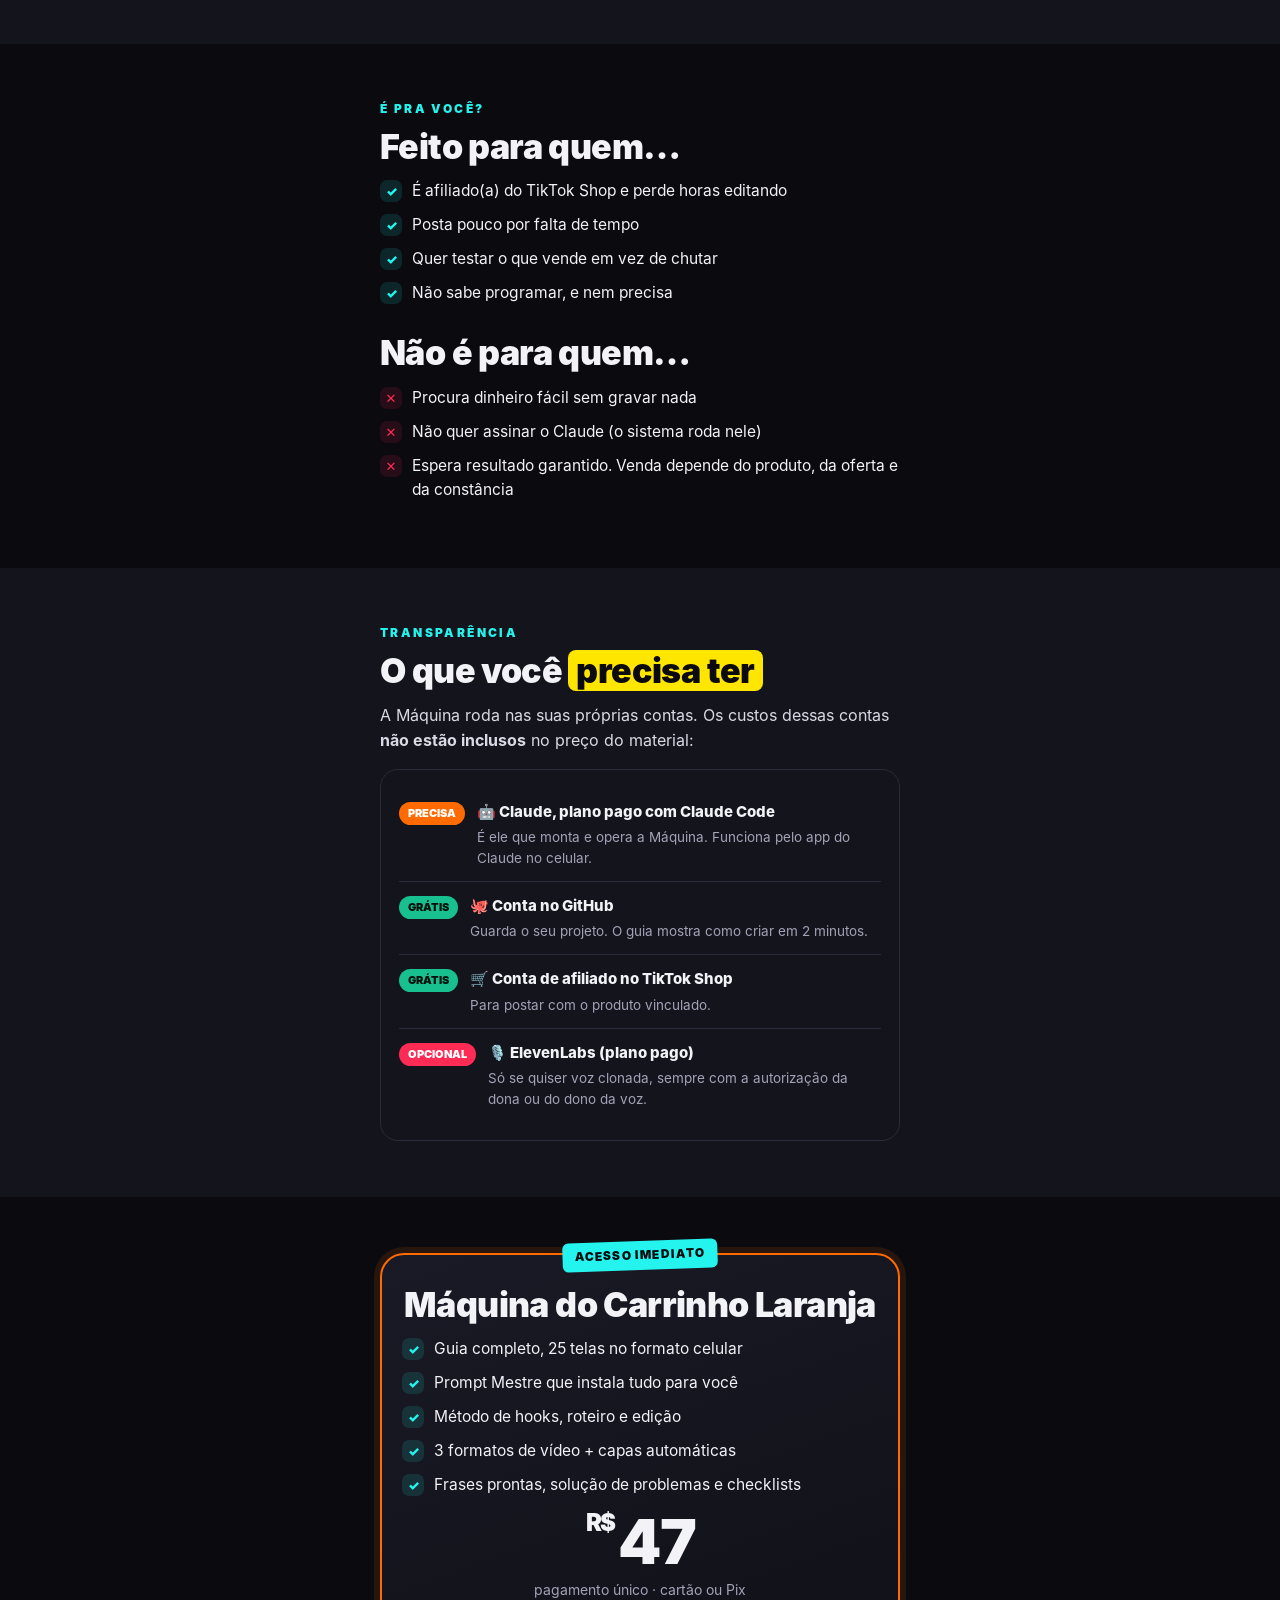
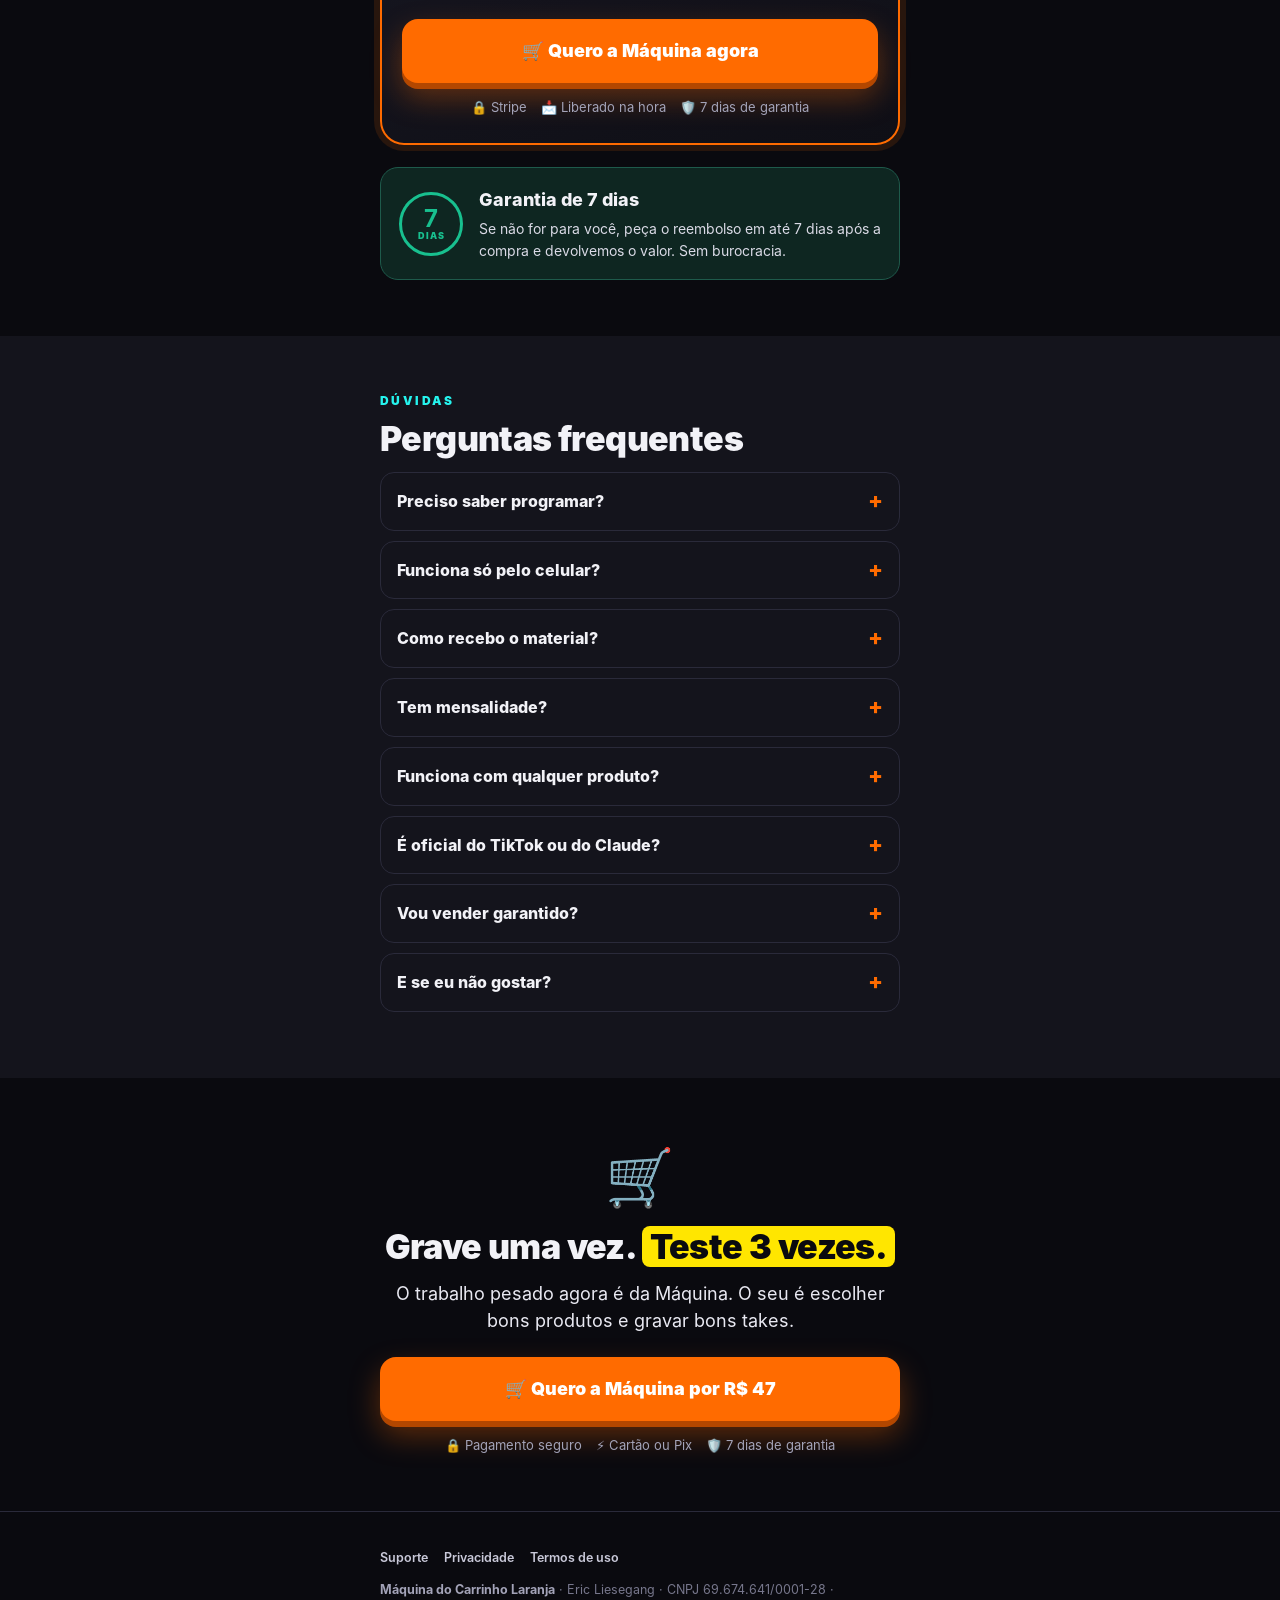
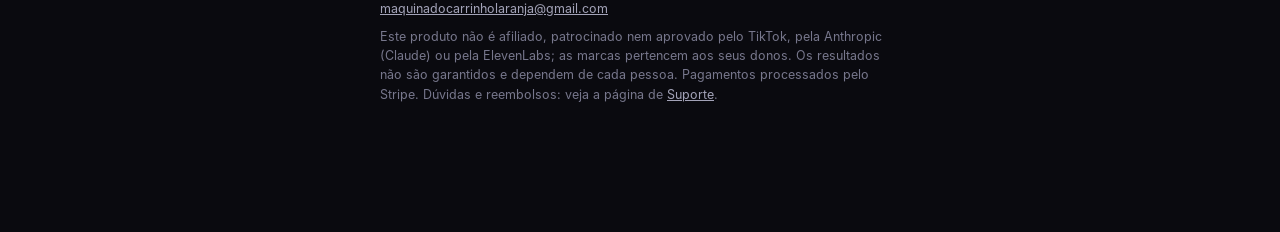
==== commit ea7aa15d: "Páginas de Suporte, Privacidade (LGPD) e Termos de Uso e Venda + fonte própria - suporte.html, priva" ====
--- a/index.html
+++ b/index.html
@@ -14,9 +14,7 @@
 <meta name="twitter:card" content="summary_large_image">
 <link rel="icon" type="image/png" href="img/favicon.png">
 <link rel="apple-touch-icon" href="img/icone-180.png">
-<link rel="preconnect" href="https://fonts.googleapis.com">
-<link rel="preconnect" href="https://fonts.gstatic.com" crossorigin>
-<link href="https://fonts.googleapis.com/css2?family=Inter:wght@400;500;600;700;800;900&display=swap" rel="stylesheet">
+<link rel="stylesheet" href="css/fonte.css">
 <style>
 :root{ --preto:#0A0A0F; --preto2:#14141C; --preto3:#1D1D28; --borda:#2A2A3A; --texto:#F2F2F7; --suave:#A3A3B8;
   --rosa:#FE2C55; --ciano:#25F4EE; --laranja:#FF6B00; --amarelo:#FFE600; --verde:#18C08F }
@@ -261,7 +259,7 @@
   <details><summary>Funciona com qualquer produto?</summary><p>Com produtos físicos que dá para mostrar em uso: o método foi feito para isso. Quanto melhores os takes, melhores os vídeos.</p></details>
   <details><summary>É oficial do TikTok ou do Claude?</summary><p>Não. É um material independente que usa essas ferramentas, sem afiliação ou patrocínio delas.</p></details>
   <details><summary>Vou vender garantido?</summary><p>Ninguém pode garantir vendas. A Máquina economiza o seu tempo e aplica um método de vídeo para afiliados; o resultado depende do produto, da oferta e da sua constância.</p></details>
-  <details><summary>E se eu não gostar?</summary><p>Você tem 7 dias de garantia. Responda ao e-mail da compra pedindo o reembolso.</p></details>
+  <details><summary>E se eu não gostar?</summary><p>Você tem 7 dias de garantia: escreva para maquinadocarrinholaranja@gmail.com pedindo o reembolso. Veja como em <a href="suporte.html" style="color:var(--ciano)">Suporte</a>.</p></details>
 </div></section>
 
 <!-- CTA FINAL -->
@@ -274,8 +272,9 @@
 </div></section>
 
 <footer><div class="wrap">
-  <p><b style="color:#A3A3B8">Máquina do Carrinho Laranja</b> · material digital independente.</p>
-  <p>Este produto não é afiliado, patrocinado nem aprovado pelo TikTok, pela Anthropic (Claude) ou pela ElevenLabs; as marcas pertencem aos seus donos. Os resultados não são garantidos e dependem de cada pessoa. Pagamentos processados pelo Stripe. Dúvidas e reembolsos: responda ao e-mail da compra.</p>
+  <nav style="display:flex;flex-wrap:wrap;gap:6px 16px;margin-bottom:12px"><a href="suporte.html" style="color:#C9C9D9;text-decoration:none;font-weight:600">Suporte</a><a href="privacidade.html" style="color:#C9C9D9;text-decoration:none;font-weight:600">Privacidade</a><a href="termos.html" style="color:#C9C9D9;text-decoration:none;font-weight:600">Termos de uso</a></nav>
+  <p><b style="color:#A3A3B8">Máquina do Carrinho Laranja</b> · Eric Liesegang · CNPJ 69.674.641/0001-28 · <a href="mailto:maquinadocarrinholaranja@gmail.com" style="color:#A3A3B8">maquinadocarrinholaranja@gmail.com</a></p>
+  <p>Este produto não é afiliado, patrocinado nem aprovado pelo TikTok, pela Anthropic (Claude) ou pela ElevenLabs; as marcas pertencem aos seus donos. Os resultados não são garantidos e dependem de cada pessoa. Pagamentos processados pelo Stripe. Dúvidas e reembolsos: veja a página de <a href="suporte.html" style="color:#A3A3B8">Suporte</a>.</p>
 </div></footer>
 
 <div class="fixa" id="fixa"><div class="info">Máquina do Carrinho Laranja<b>R$ 47</b></div><a class="btn" href="https://buy.stripe.com/28EeVefzZaer4zA6DSbAs00" data-cta style="flex:1">🛒 Quero agora</a></div>
--- a/css/fonte.css
+++ b/css/fonte.css
@@ -0,0 +1,7 @@
+/* Inter (SIL OFL 1.1) servida pelo próprio site: nenhum dado de visitante vai para terceiros */
+@font-face{font-family:"Inter";font-weight:400;font-style:normal;font-display:swap;src:url(../fonts/inter-400.woff2) format("woff2")}
+@font-face{font-family:"Inter";font-weight:500;font-style:normal;font-display:swap;src:url(../fonts/inter-500.woff2) format("woff2")}
+@font-face{font-family:"Inter";font-weight:600;font-style:normal;font-display:swap;src:url(../fonts/inter-600.woff2) format("woff2")}
+@font-face{font-family:"Inter";font-weight:700;font-style:normal;font-display:swap;src:url(../fonts/inter-700.woff2) format("woff2")}
+@font-face{font-family:"Inter";font-weight:800;font-style:normal;font-display:swap;src:url(../fonts/inter-800.woff2) format("woff2")}
+@font-face{font-family:"Inter";font-weight:900;font-style:normal;font-display:swap;src:url(../fonts/inter-900.woff2) format("woff2")}
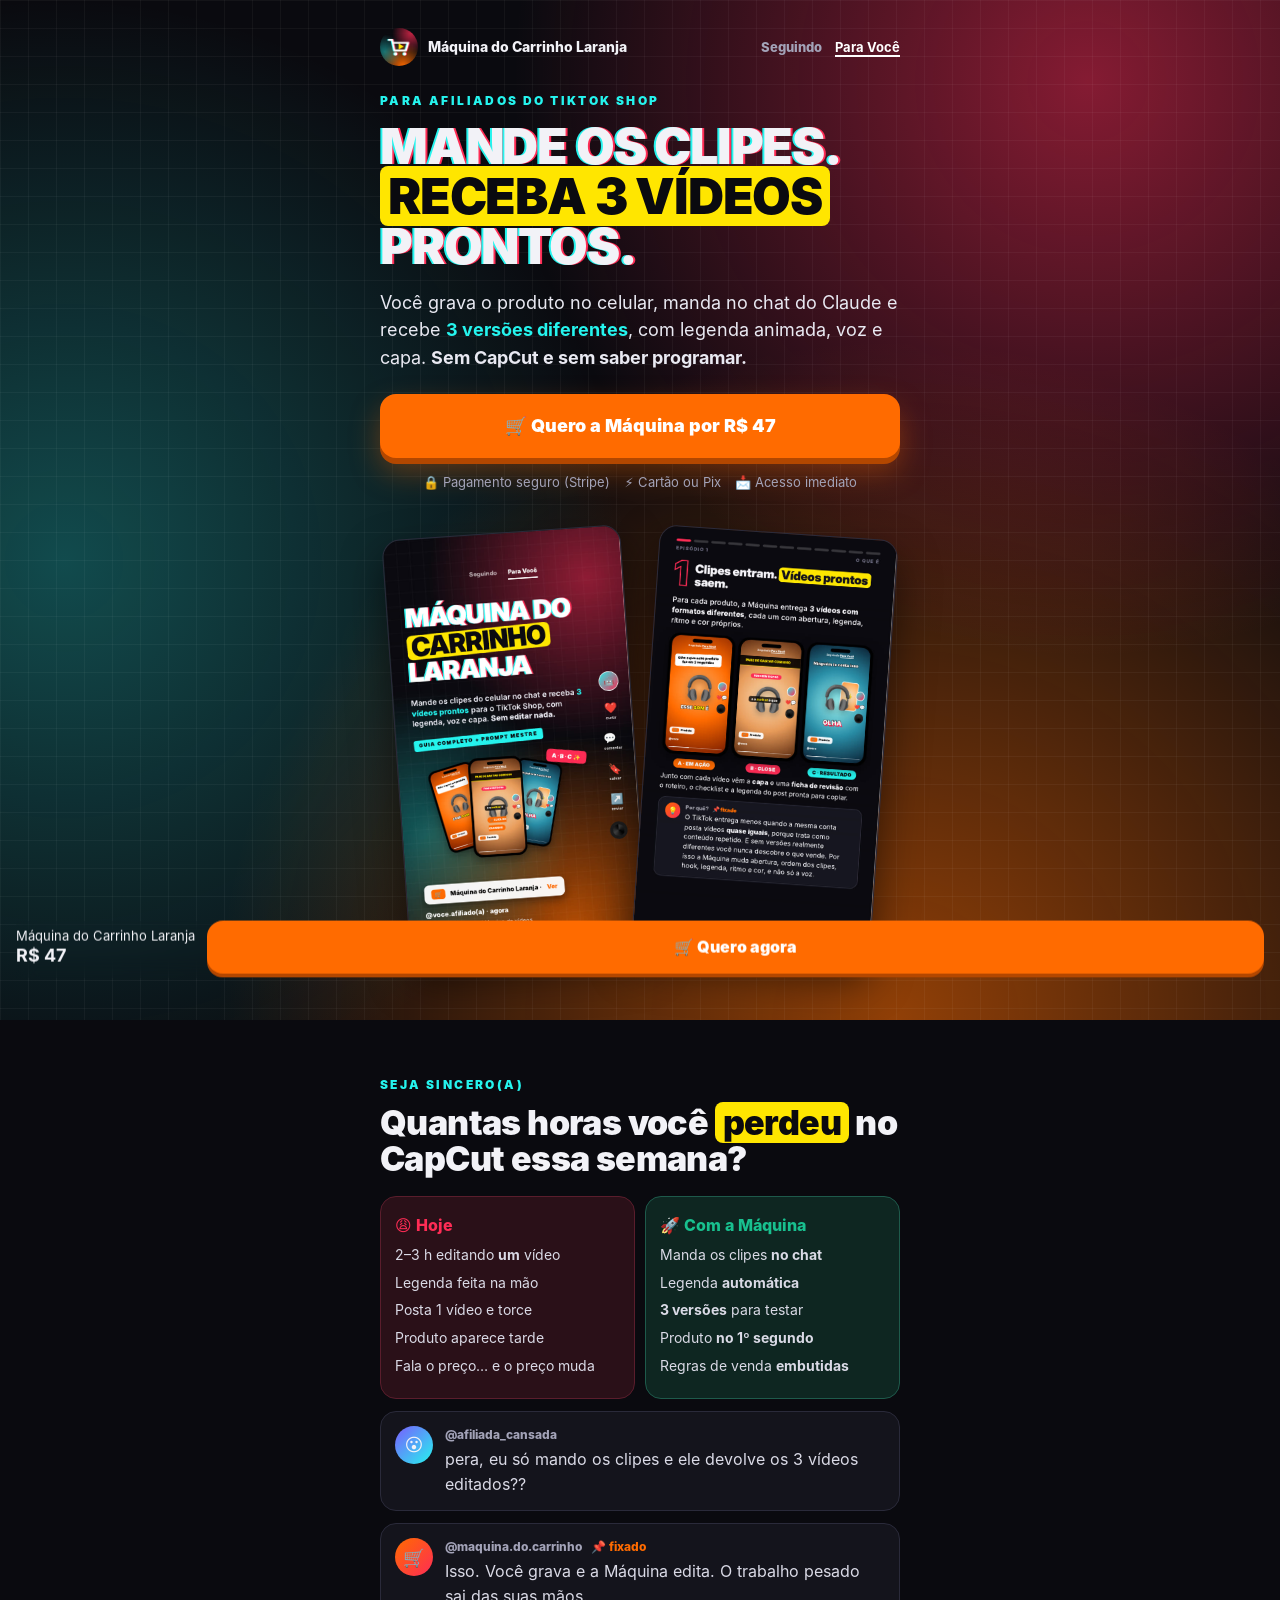
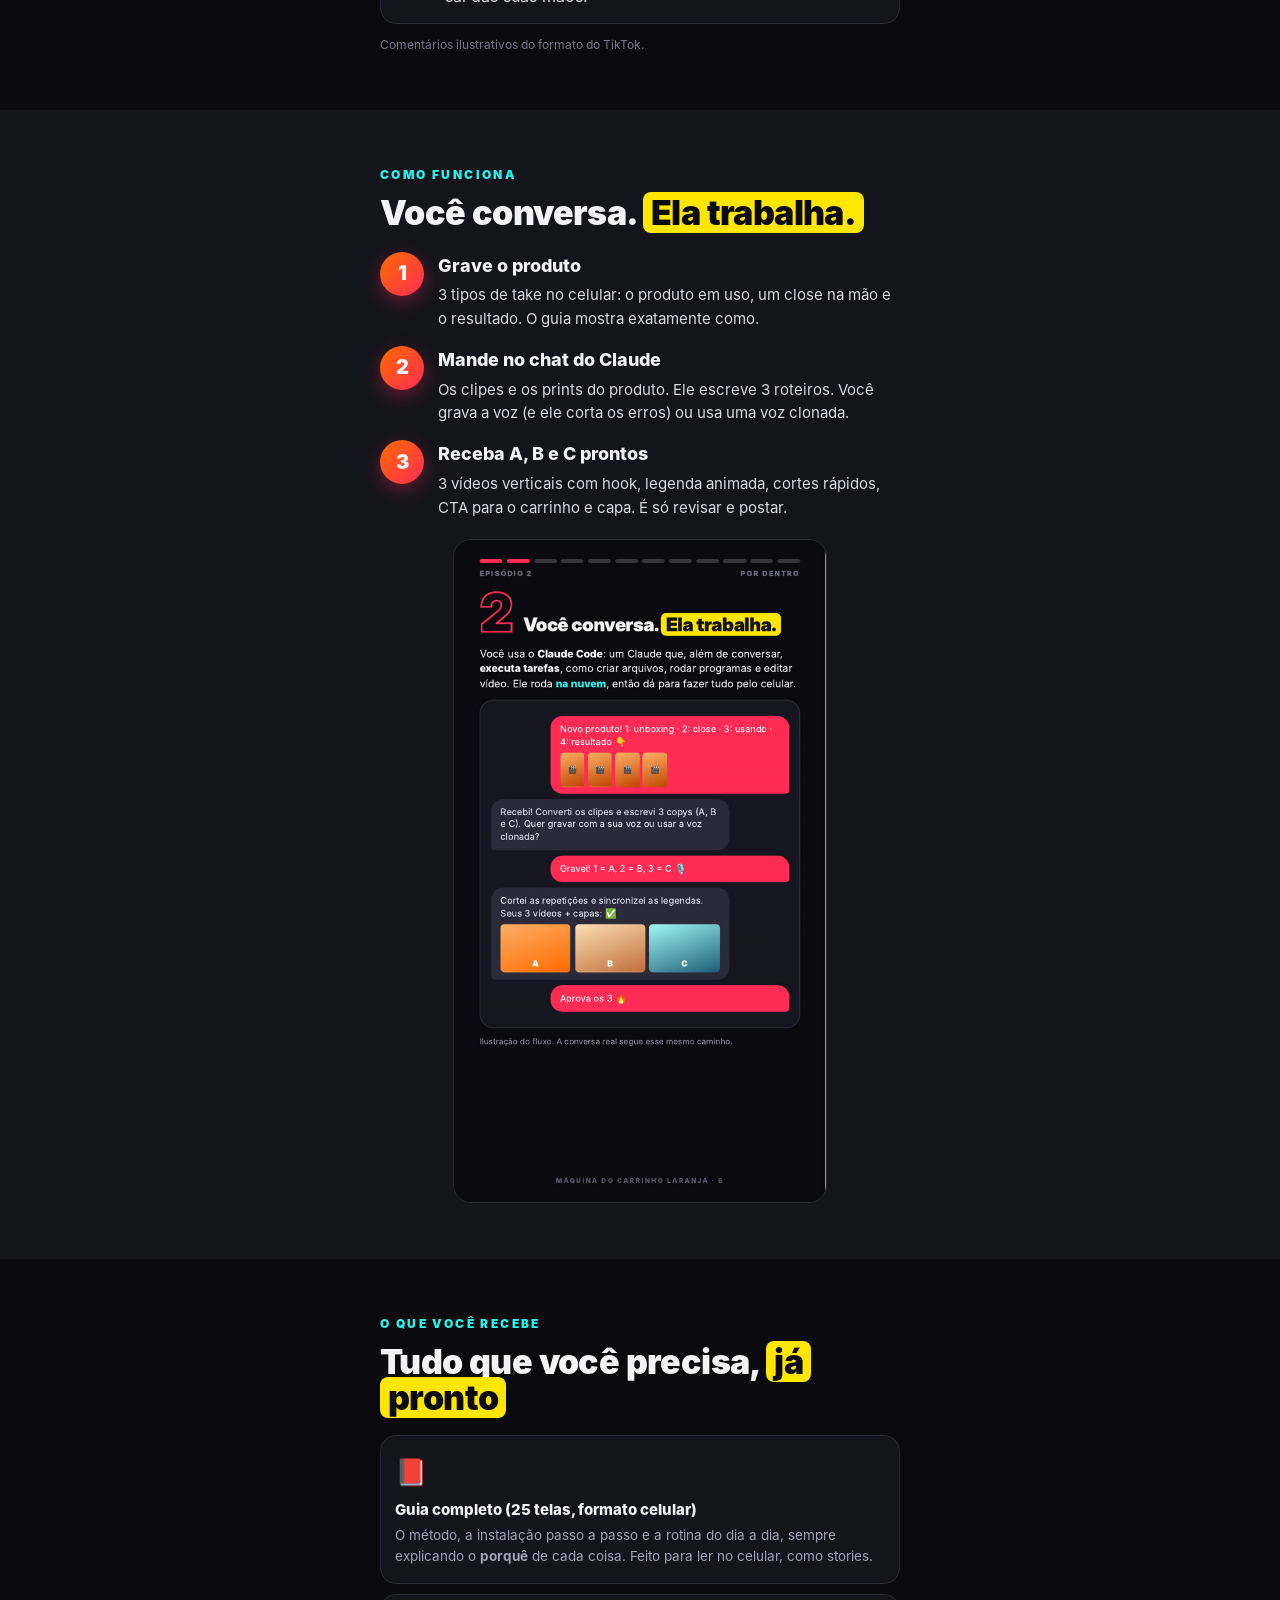
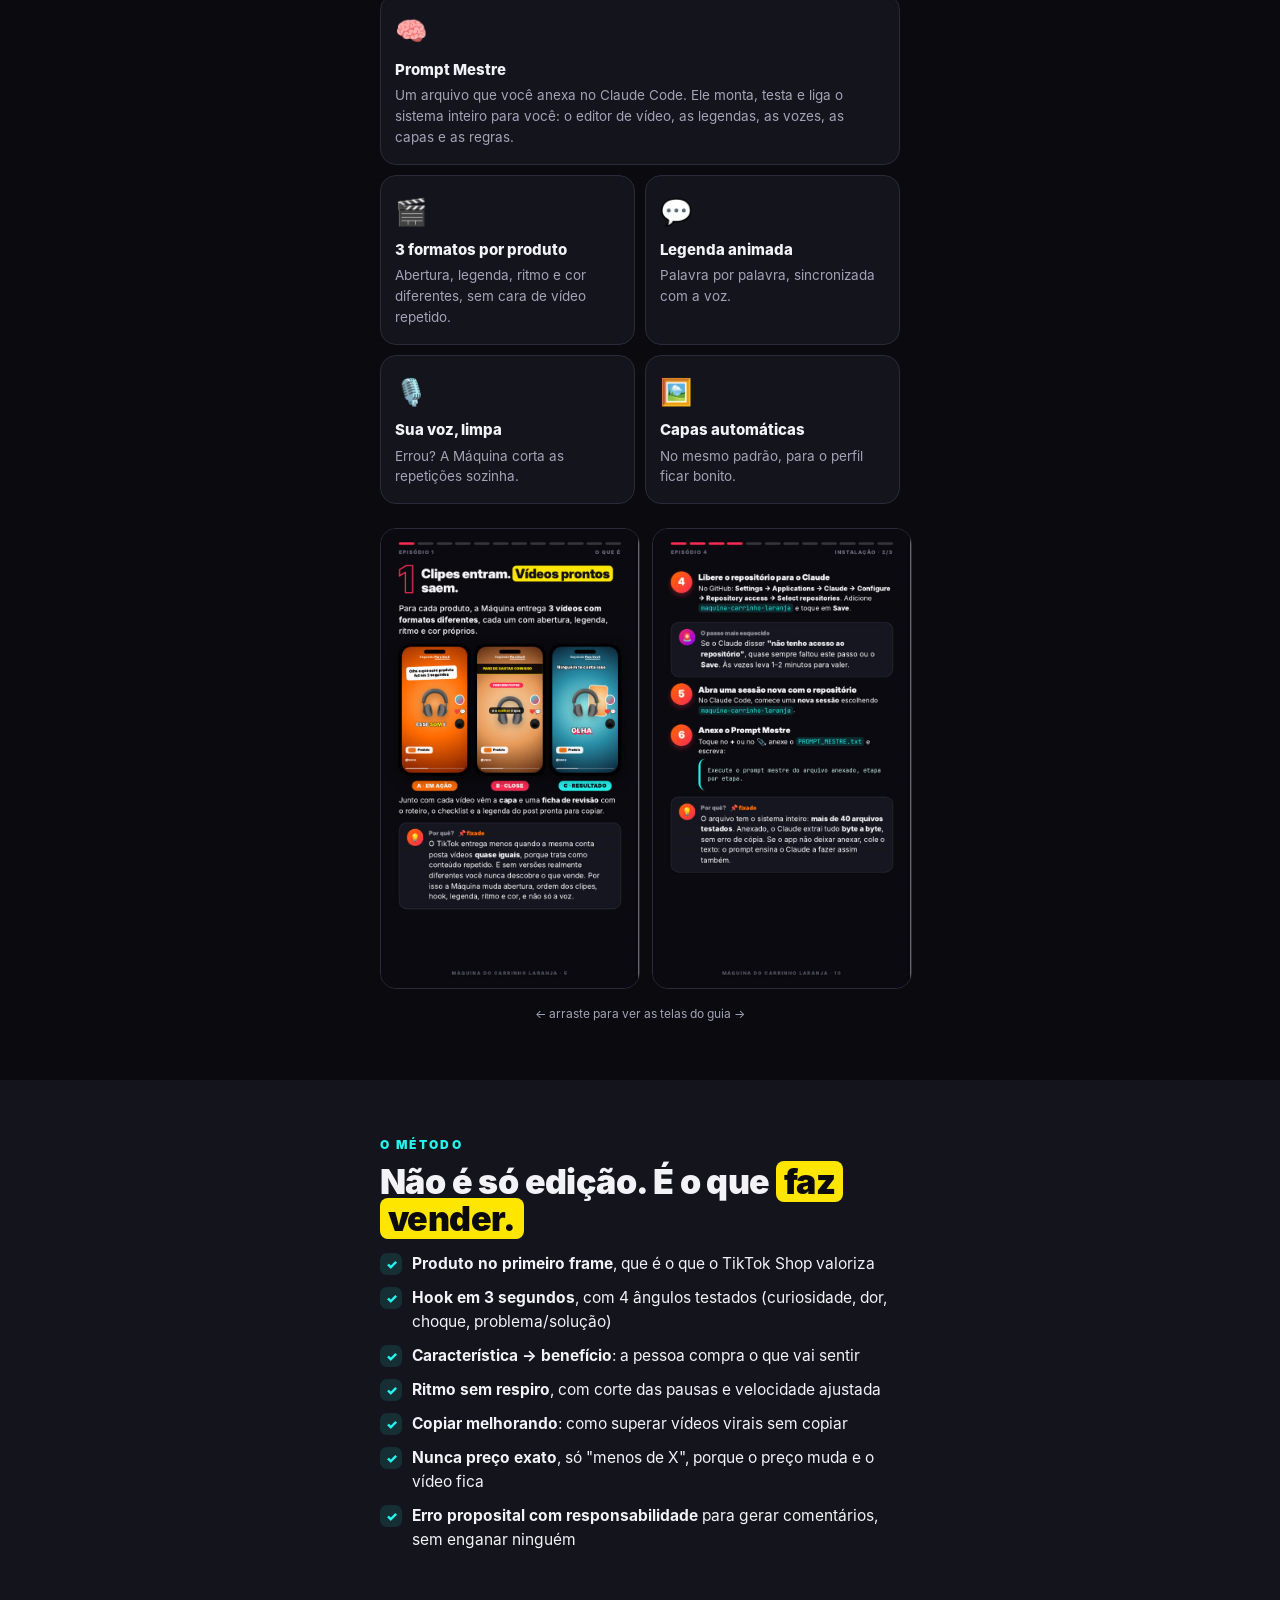
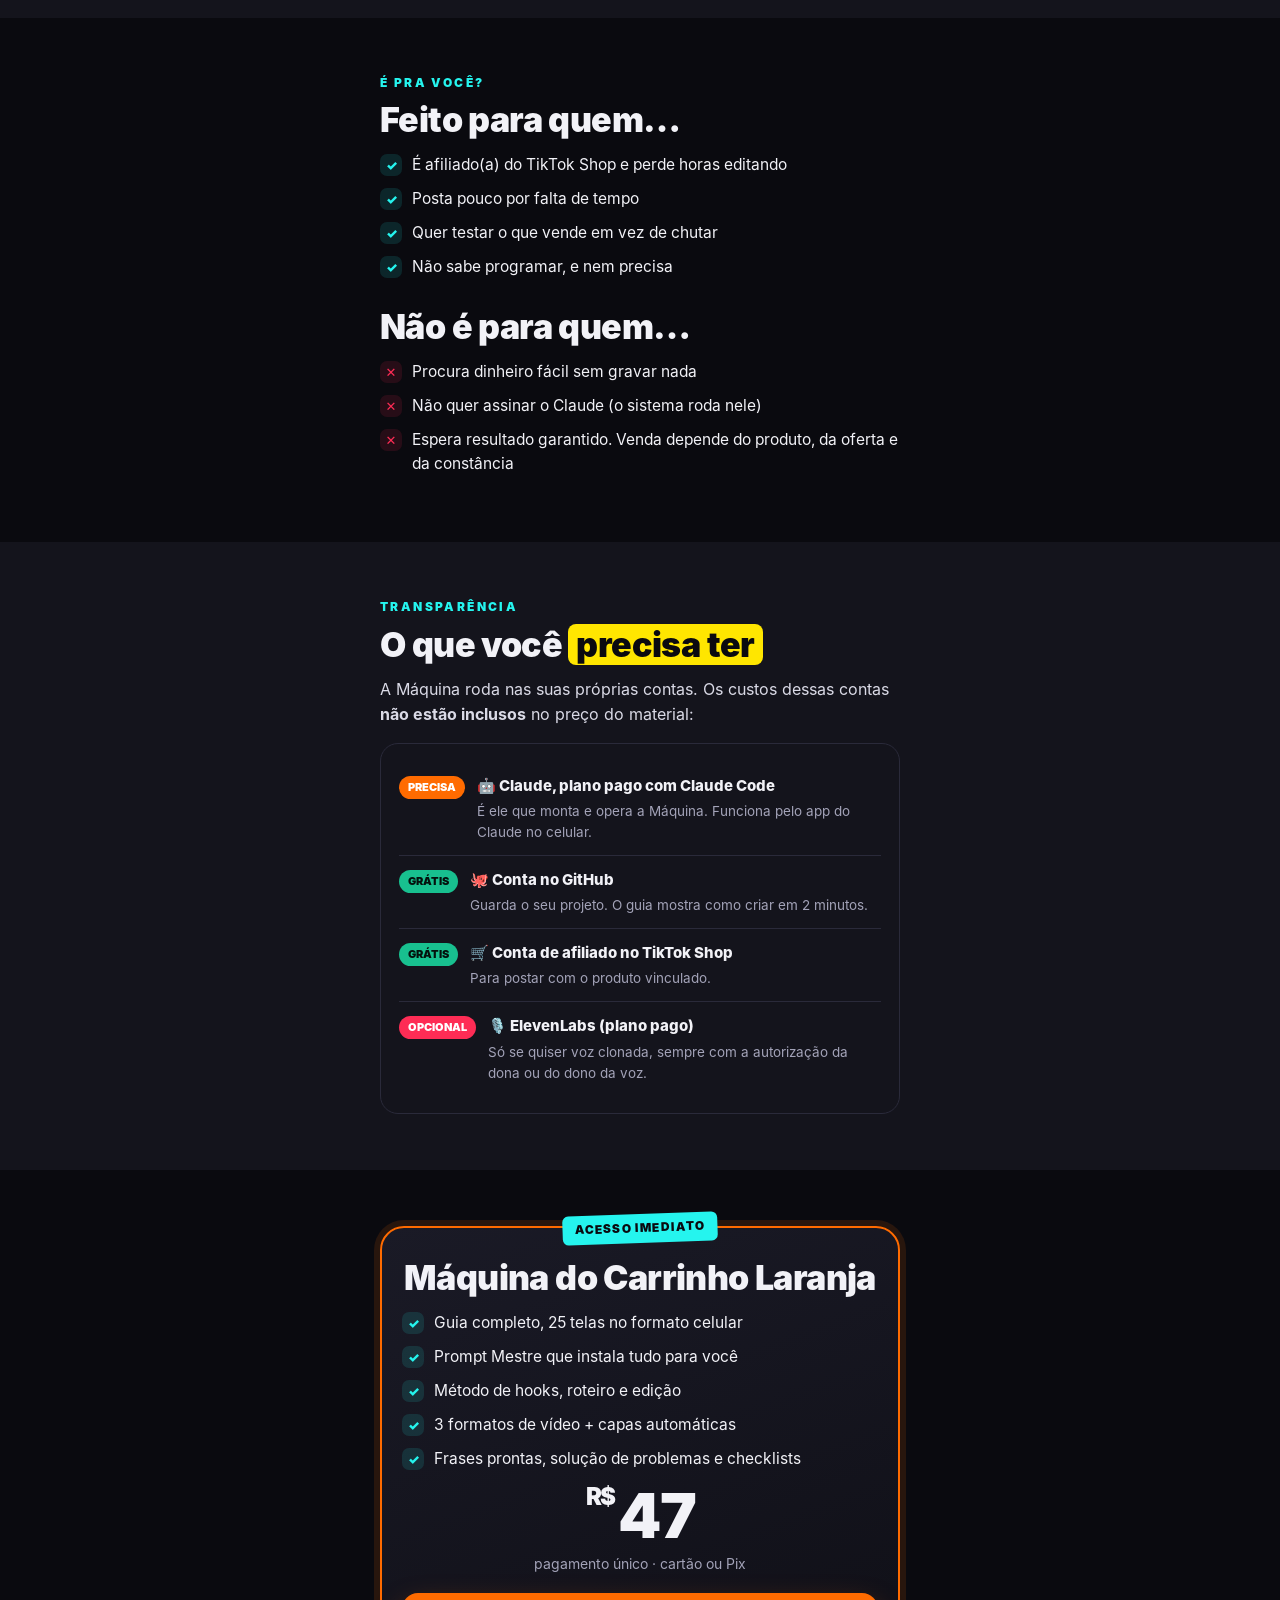
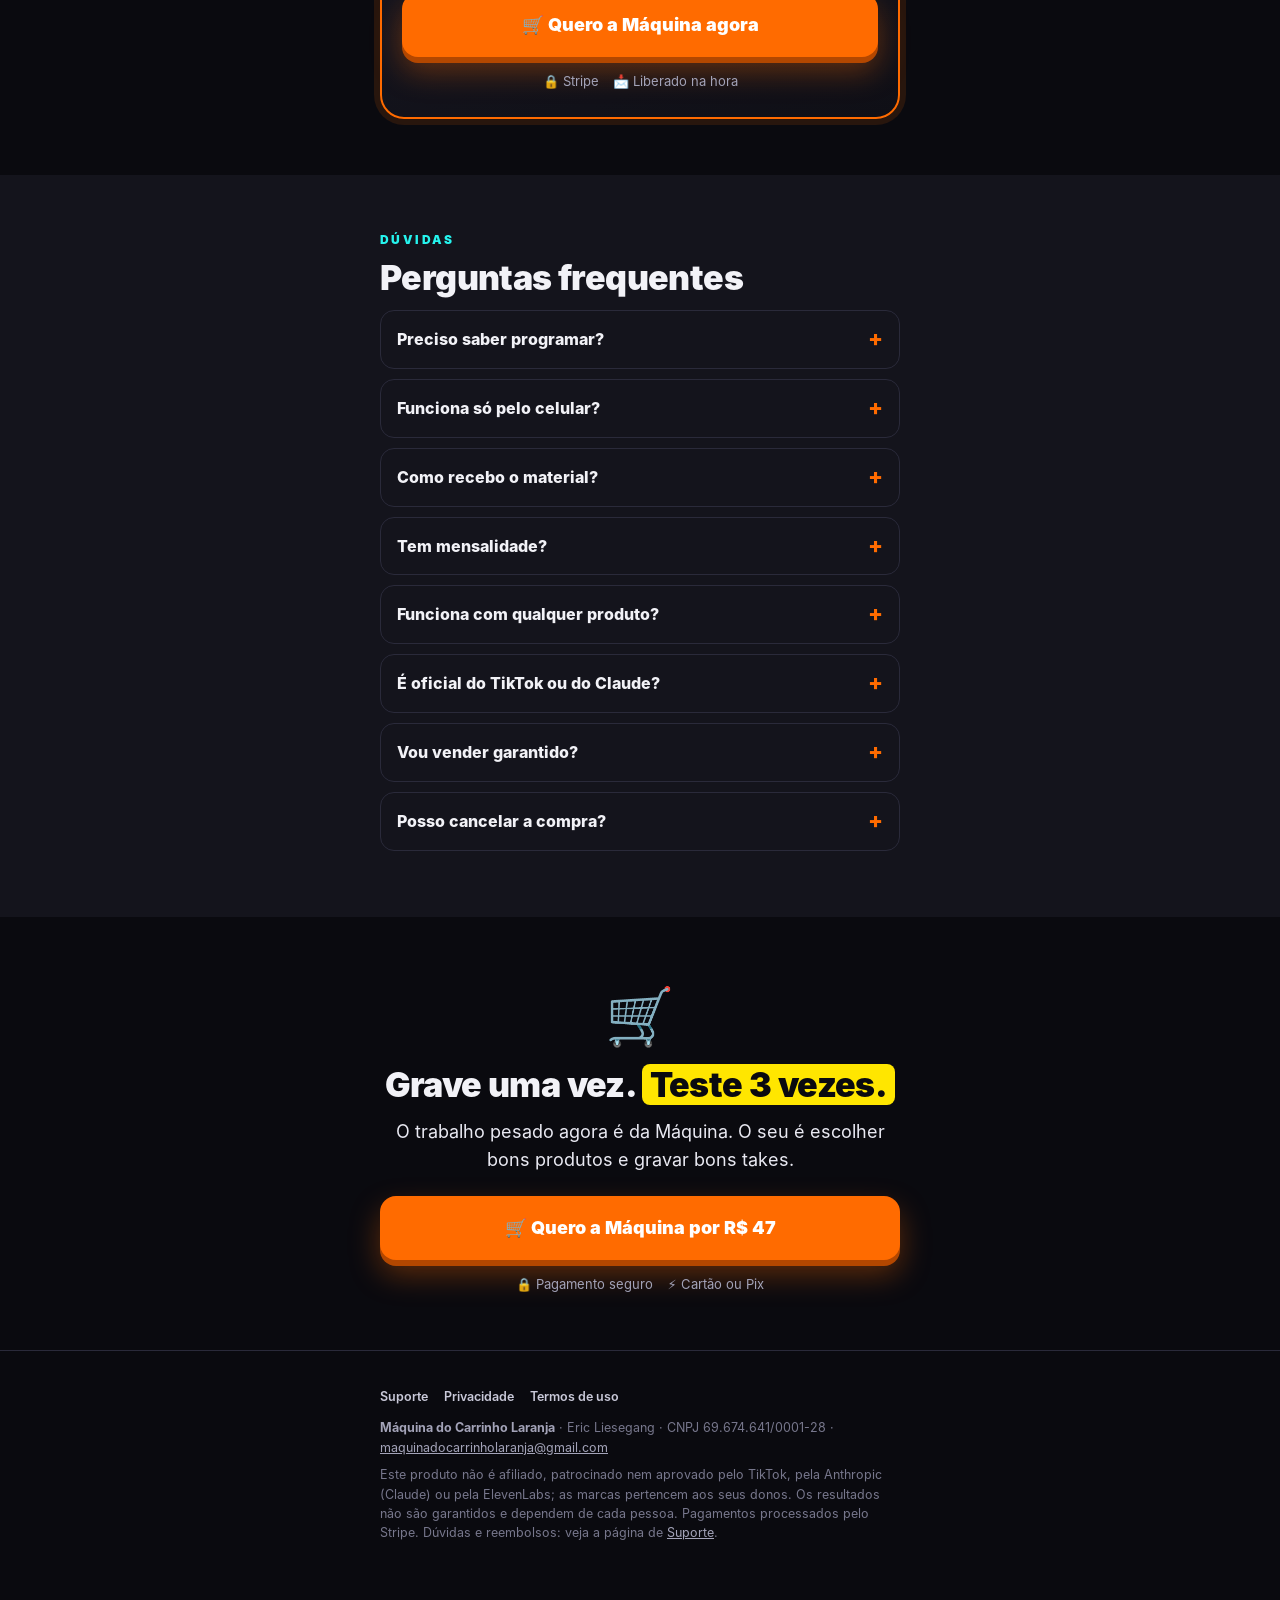
==== commit 50acde20: "Garantia deixa de ser argumento de venda; direito de arrependimento só nos Termos e no Suporte Co-Au" ====
--- a/index.html
+++ b/index.html
@@ -133,7 +133,7 @@
     <h1>Mande os clipes.<br><span class="hl">Receba 3 vídeos</span><br>prontos.</h1>
     <p class="lead">Você grava o produto no celular, manda no chat do Claude e recebe <b class="ciano">3 versões diferentes</b>, com legenda animada, voz e capa. <b>Sem CapCut e sem saber programar.</b></p>
     <a class="btn" href="https://buy.stripe.com/28EeVefzZaer4zA6DSbAs00" data-cta>🛒 Quero a Máquina por R$ 47</a>
-    <div class="selos"><span>🔒 Pagamento seguro (Stripe)</span><span>⚡ Cartão ou Pix</span><span>📩 Acesso imediato</span><span>🛡️ Garantia de 7 dias</span></div>
+    <div class="selos"><span>🔒 Pagamento seguro (Stripe)</span><span>⚡ Cartão ou Pix</span><span>📩 Acesso imediato</span></div>
     <div class="vitrine"><img src="img/tela-1.jpg" alt="Capa do guia Máquina do Carrinho Laranja"><img src="img/tela-5.jpg" alt="Os 3 formatos de vídeo A, B e C"></div>
   </div>
 </header>
@@ -243,9 +243,8 @@
     </ul>
     <div class="preco"><div class="valor"><small>R$</small>47</div><div class="sub">pagamento único · cartão ou Pix</div></div>
     <a class="btn" href="https://buy.stripe.com/28EeVefzZaer4zA6DSbAs00" data-cta>🛒 Quero a Máquina agora</a>
-    <div class="selos"><span>🔒 Stripe</span><span>📩 Liberado na hora</span><span>🛡️ 7 dias de garantia</span></div>
-  </div>
-  <div class="garantia" style="margin-top:22px"><div class="g"><b>7</b><small>DIAS</small></div><div><h3>Garantia de 7 dias</h3><p style="font-size:14px">Se não for para você, peça o reembolso em até 7 dias após a compra e devolvemos o valor. Sem burocracia.</p></div></div>
+    <div class="selos"><span>🔒 Stripe</span><span>📩 Liberado na hora</span></div>
+  </div>
 </div></section>
 
 <!-- FAQ -->
@@ -259,7 +258,7 @@
   <details><summary>Funciona com qualquer produto?</summary><p>Com produtos físicos que dá para mostrar em uso: o método foi feito para isso. Quanto melhores os takes, melhores os vídeos.</p></details>
   <details><summary>É oficial do TikTok ou do Claude?</summary><p>Não. É um material independente que usa essas ferramentas, sem afiliação ou patrocínio delas.</p></details>
   <details><summary>Vou vender garantido?</summary><p>Ninguém pode garantir vendas. A Máquina economiza o seu tempo e aplica um método de vídeo para afiliados; o resultado depende do produto, da oferta e da sua constância.</p></details>
-  <details><summary>E se eu não gostar?</summary><p>Você tem 7 dias de garantia: escreva para maquinadocarrinholaranja@gmail.com pedindo o reembolso. Veja como em <a href="suporte.html" style="color:var(--ciano)">Suporte</a>.</p></details>
+  <details><summary>Posso cancelar a compra?</summary><p>Sim, nos termos do Código de Defesa do Consumidor (art. 49). Veja como em <a href="suporte.html" style="color:var(--ciano)">Suporte</a> e nos <a href="termos.html" style="color:var(--ciano)">Termos</a>.</p></details>
 </div></section>
 
 <!-- CTA FINAL -->
@@ -268,7 +267,7 @@
   <h2 style="margin-top:8px">Grave uma vez. <span class="hl">Teste 3 vezes.</span></h2>
   <p class="lead" style="margin:10px 0 22px">O trabalho pesado agora é da Máquina. O seu é escolher bons produtos e gravar bons takes.</p>
   <a class="btn" href="https://buy.stripe.com/28EeVefzZaer4zA6DSbAs00" data-cta>🛒 Quero a Máquina por R$ 47</a>
-  <div class="selos"><span>🔒 Pagamento seguro</span><span>⚡ Cartão ou Pix</span><span>🛡️ 7 dias de garantia</span></div>
+  <div class="selos"><span>🔒 Pagamento seguro</span><span>⚡ Cartão ou Pix</span></div>
 </div></section>
 
 <footer><div class="wrap">
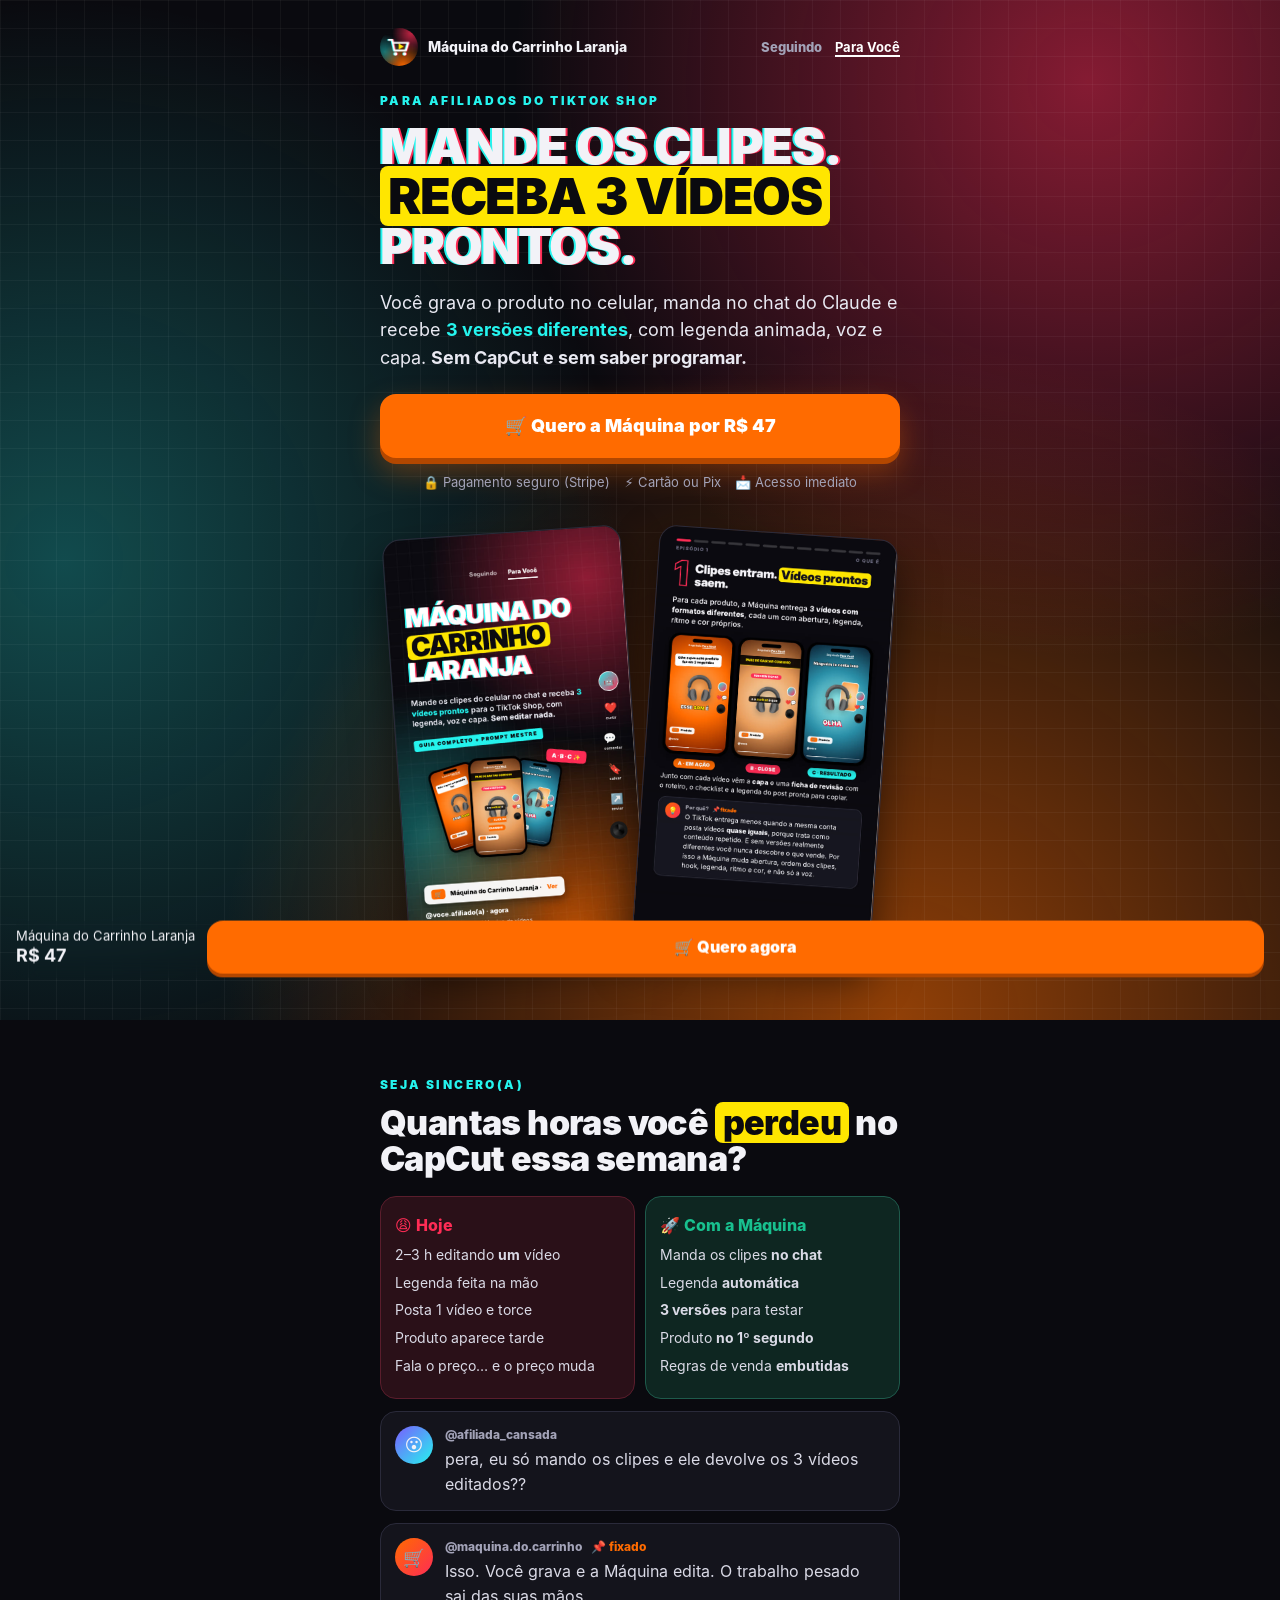
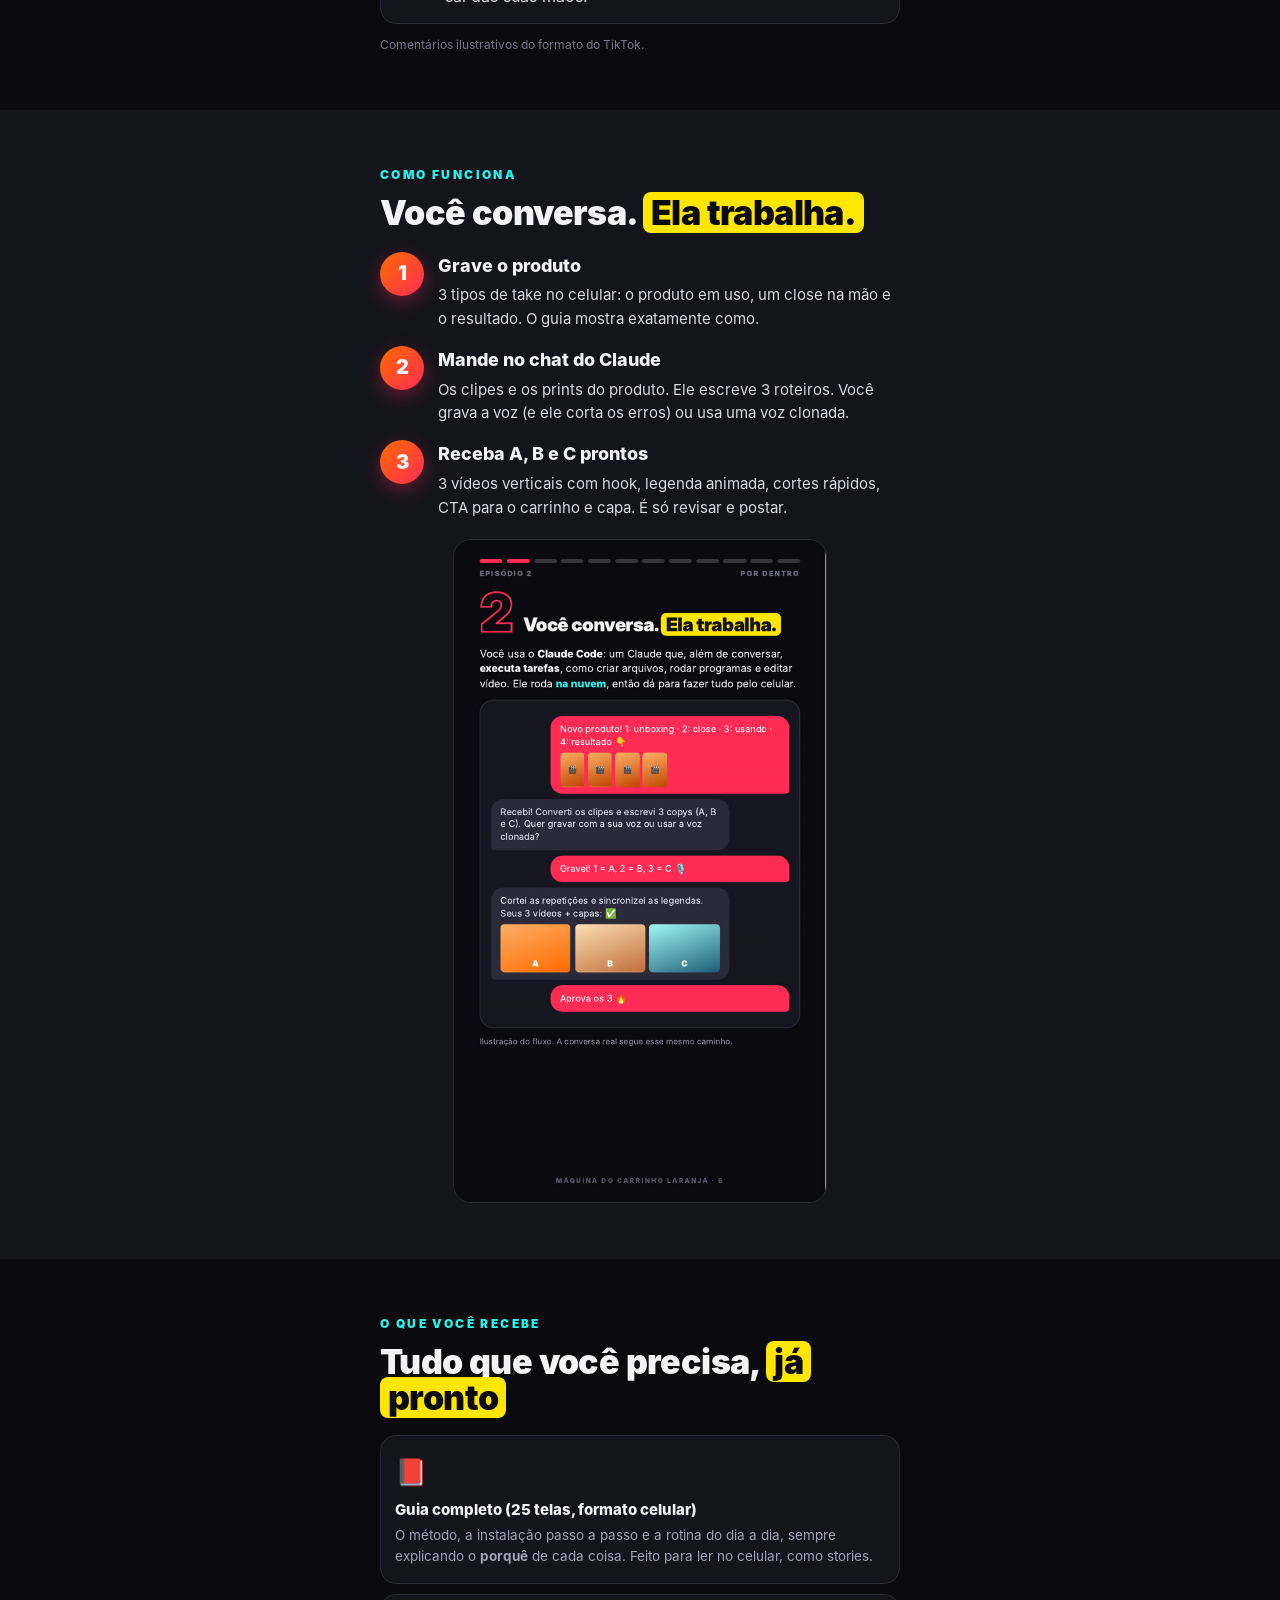
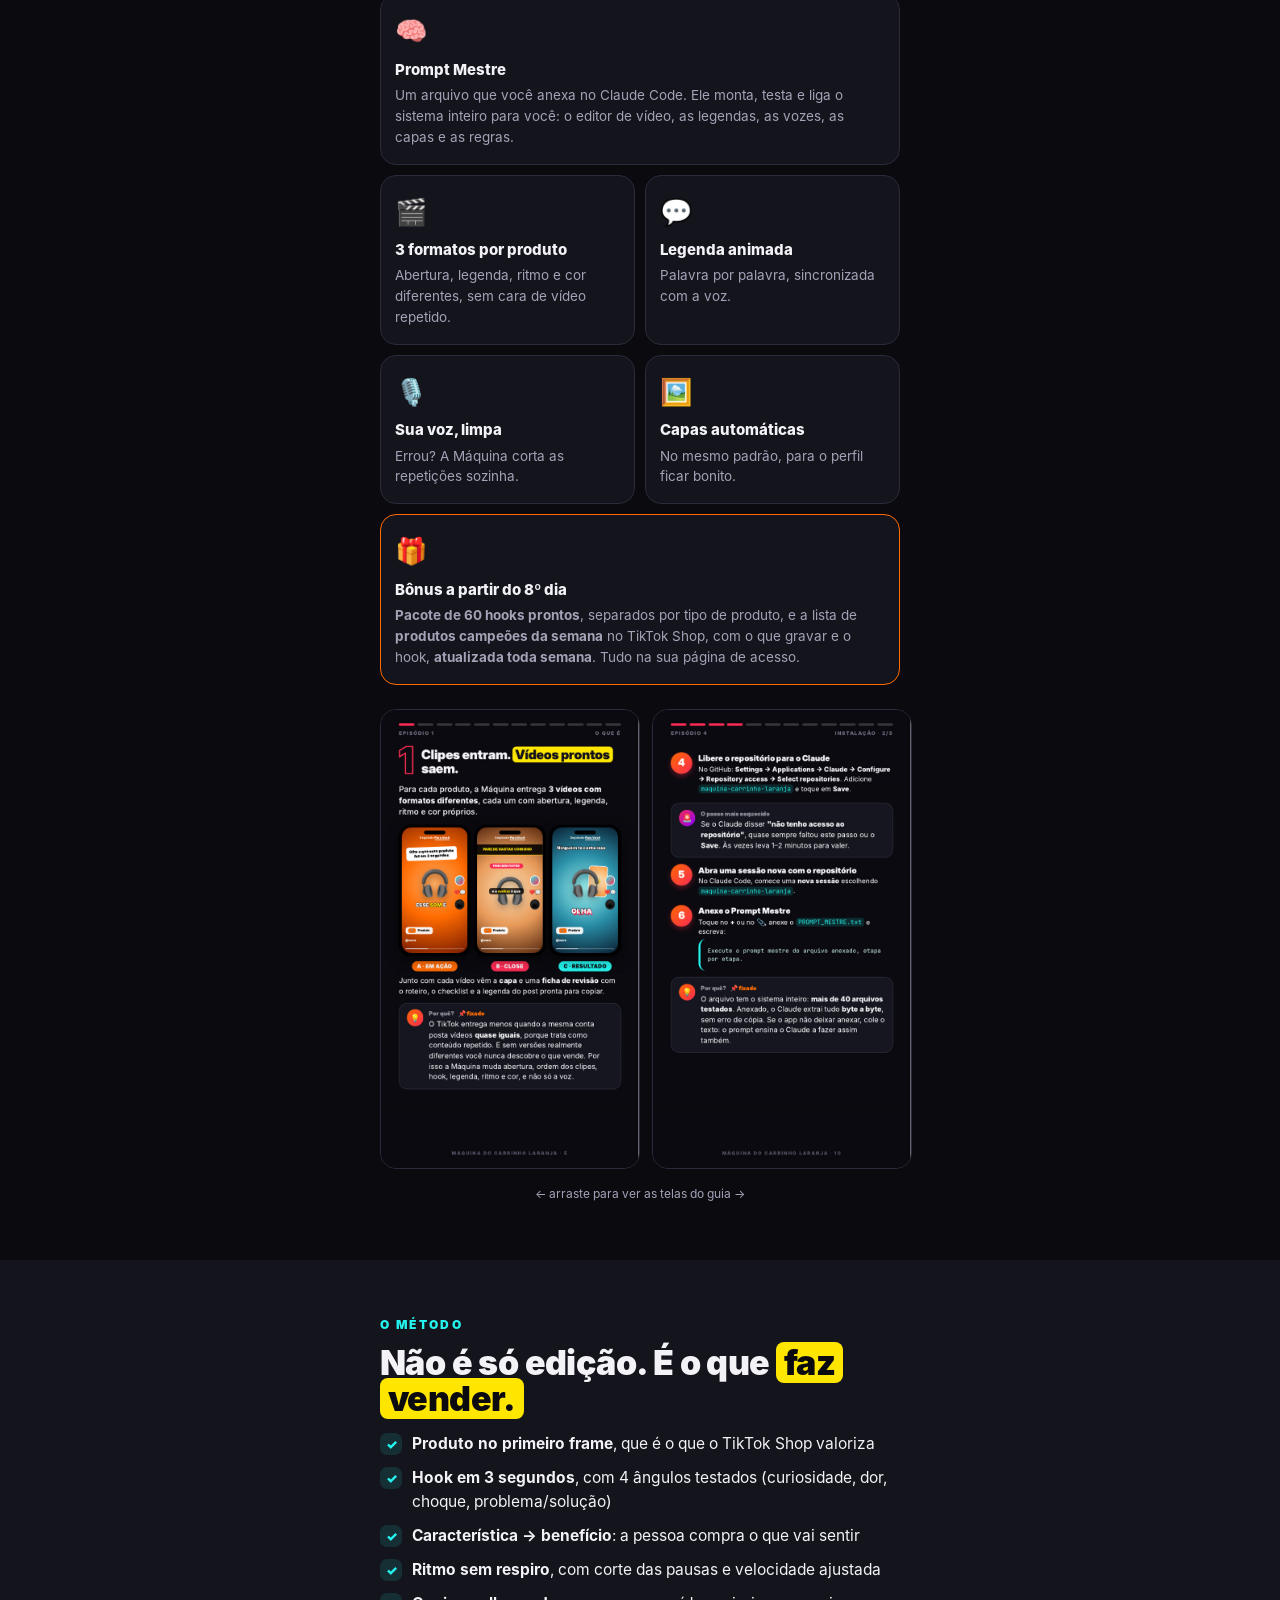
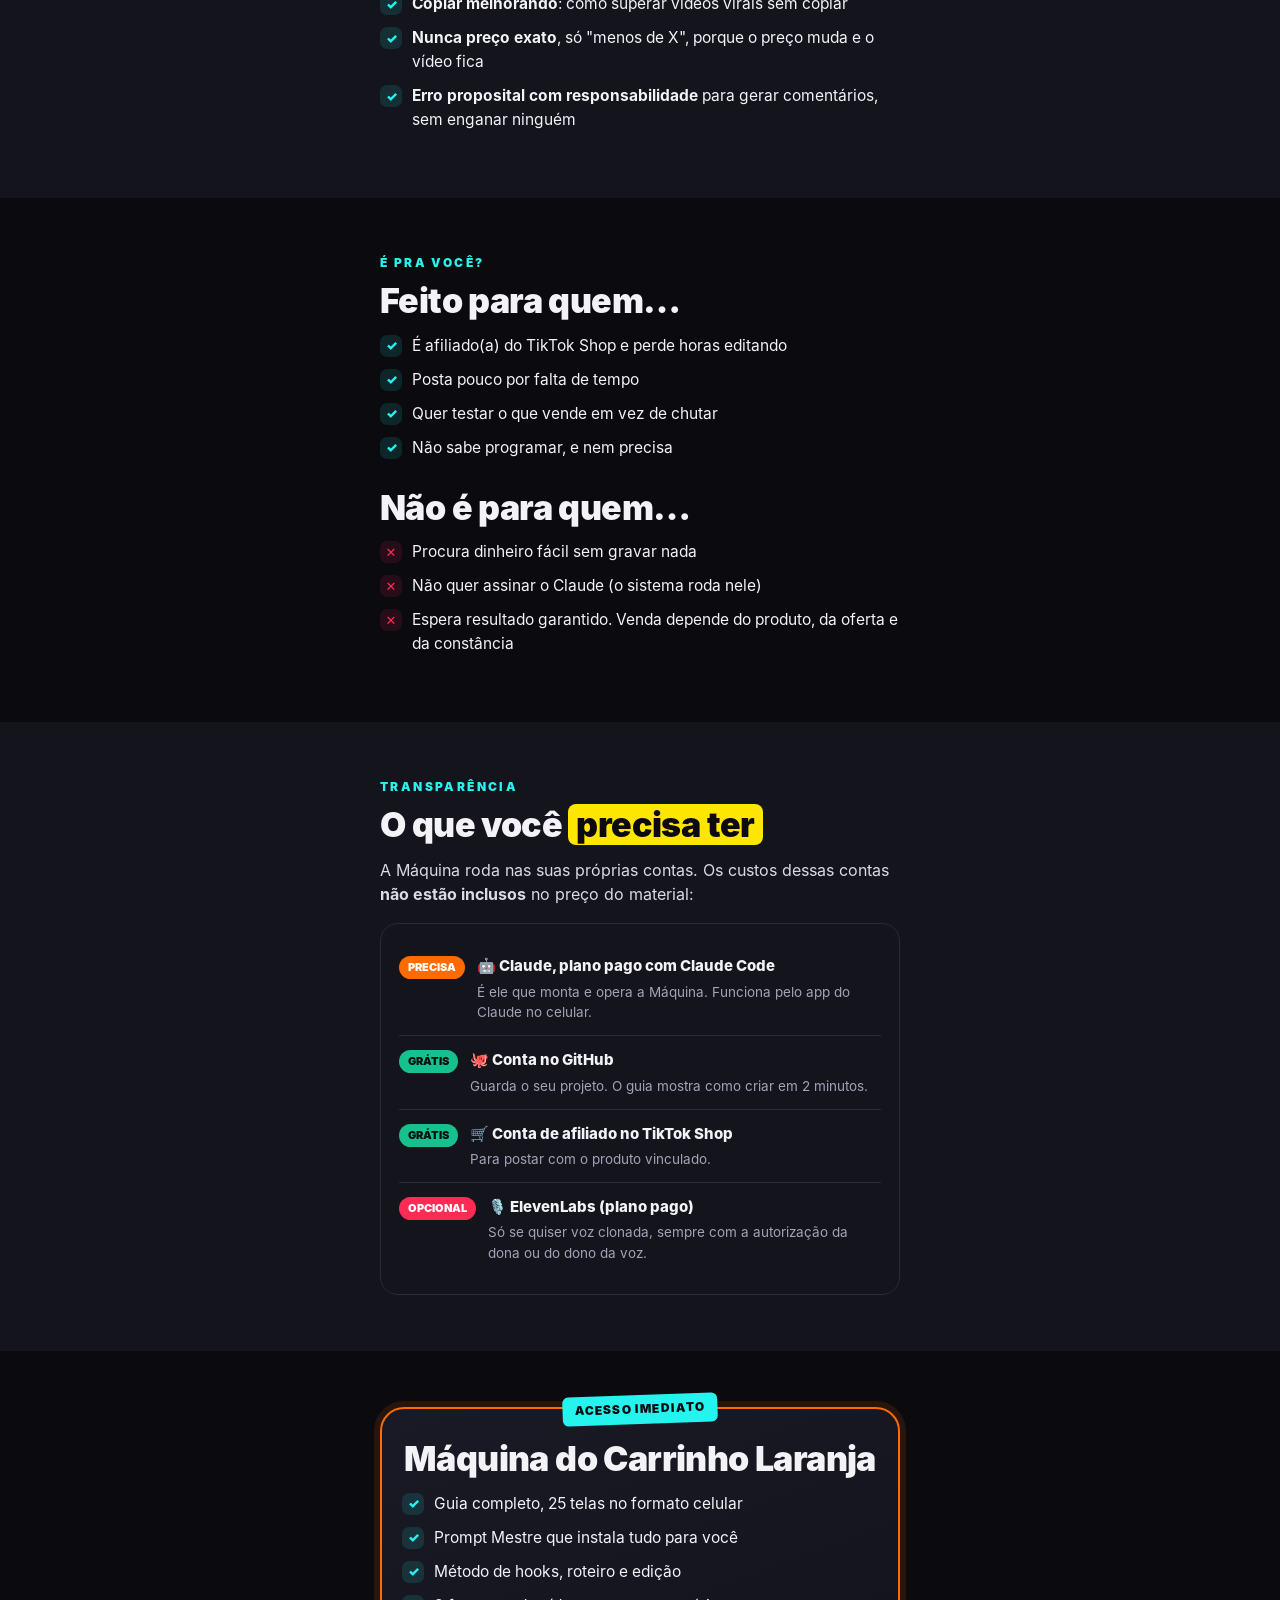
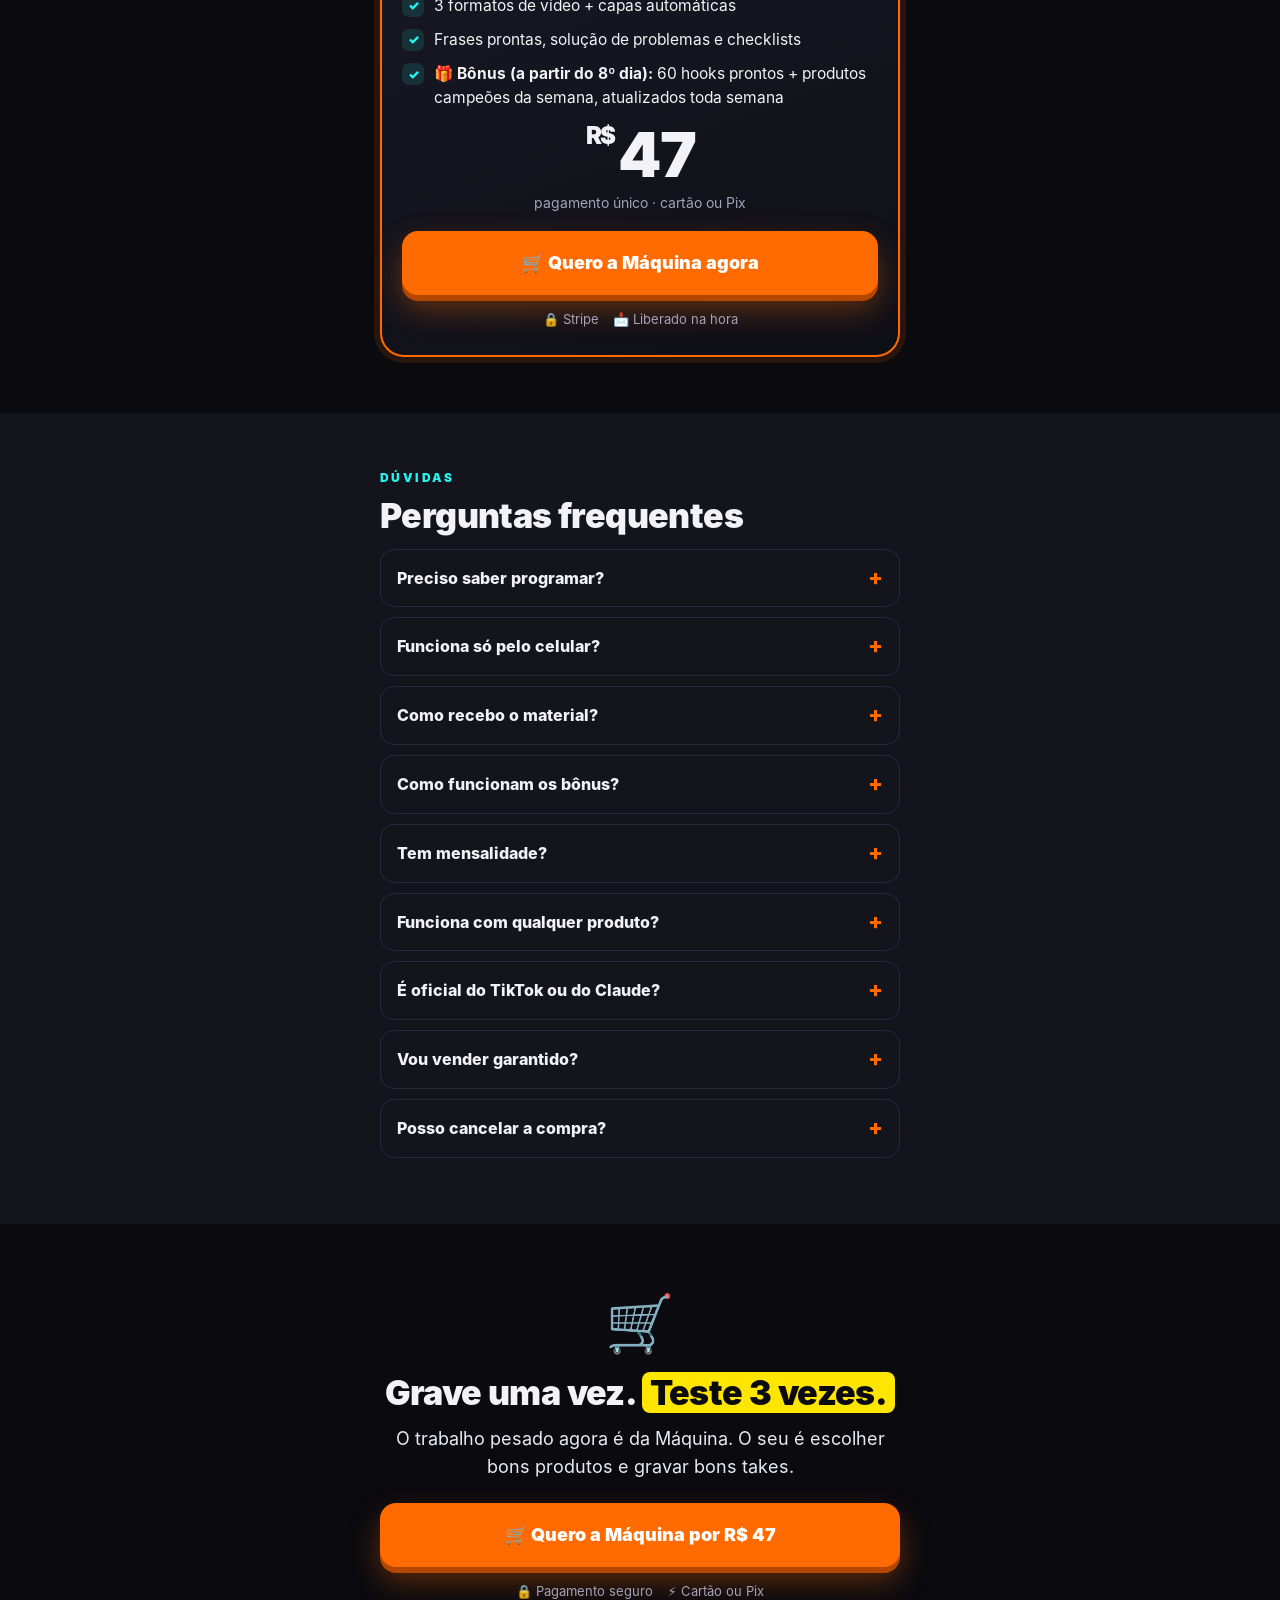
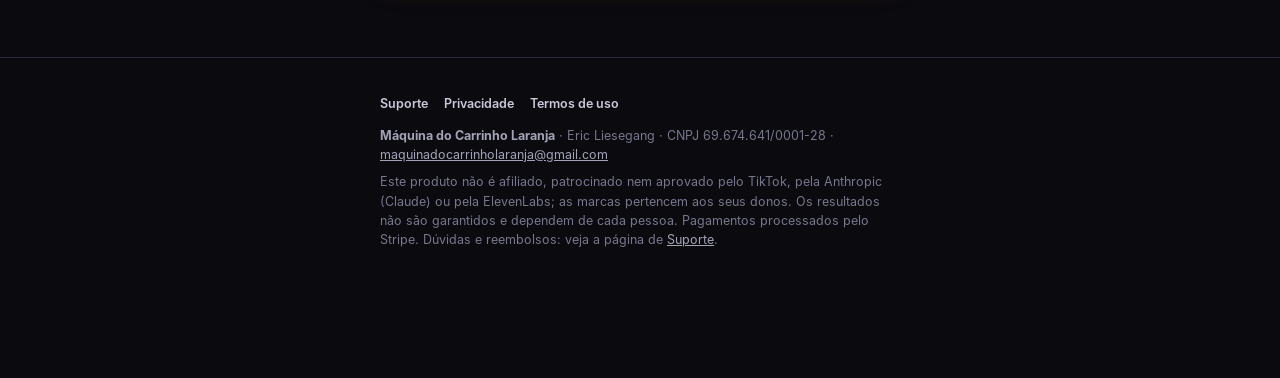
==== commit a55b003b: "Site, termos e suporte anunciam os bônus do 8º dia Co-Authored-By: Claude Opus 5.5 <noreply@anthropi" ====
--- a/index.html
+++ b/index.html
@@ -174,6 +174,7 @@
     <div class="card"><div class="ico">💬</div><h3>Legenda animada</h3><p>Palavra por palavra, sincronizada com a voz.</p></div>
     <div class="card"><div class="ico">🎙️</div><h3>Sua voz, limpa</h3><p>Errou? A Máquina corta as repetições sozinha.</p></div>
     <div class="card"><div class="ico">🖼️</div><h3>Capas automáticas</h3><p>No mesmo padrão, para o perfil ficar bonito.</p></div>
+    <div class="card largo" style="border-color:var(--laranja)"><div class="ico">🎁</div><h3>Bônus a partir do 8º dia</h3><p><b>Pacote de 60 hooks prontos</b>, separados por tipo de produto, e a lista de <b>produtos campeões da semana</b> no TikTok Shop, com o que gravar e o hook, <b>atualizada toda semana</b>. Tudo na sua página de acesso.</p></div>
   </div>
   <div class="galeria">
     <img src="img/tela-5.jpg" alt="Os 3 formatos" loading="lazy"><img src="img/tela-10.jpg" alt="Instalação passo a passo" loading="lazy">
@@ -240,6 +241,7 @@
       <li>Método de hooks, roteiro e edição</li>
       <li>3 formatos de vídeo + capas automáticas</li>
       <li>Frases prontas, solução de problemas e checklists</li>
+      <li><b>🎁 Bônus (a partir do 8º dia):</b> 60 hooks prontos + produtos campeões da semana, atualizados toda semana</li>
     </ul>
     <div class="preco"><div class="valor"><small>R$</small>47</div><div class="sub">pagamento único · cartão ou Pix</div></div>
     <a class="btn" href="https://buy.stripe.com/28EeVefzZaer4zA6DSbAs00" data-cta>🛒 Quero a Máquina agora</a>
@@ -253,7 +255,8 @@
   <h2>Perguntas frequentes</h2>
   <details><summary>Preciso saber programar?</summary><p>Não. O Claude faz a parte técnica e explica cada etapa em português simples. Sua parte é criar as contas, gravar os clipes e aprovar os vídeos.</p></details>
   <details><summary>Funciona só pelo celular?</summary><p>Sim. O Claude Code roda na nuvem: você instala e usa tudo pelo app do Claude, sem computador.</p></details>
-  <details><summary>Como recebo o material?</summary><p>Logo depois do pagamento você é levado(a) à página de download com o guia em PDF e o Prompt Mestre. O link também chega por e-mail.</p></details>
+  <details><summary>Como recebo o material?</summary><p>Logo depois do pagamento você é levado(a) à sua página de acesso, com o guia em PDF e o Prompt Mestre. O link também chega por e-mail.</p></details>
+  <details><summary>Como funcionam os bônus?</summary><p>A partir do 8º dia depois da compra, a sua página de acesso libera o pacote de 60 hooks prontos e a lista de produtos campeões da semana no TikTok Shop, com o que gravar e o hook sugerido. A lista é atualizada toda semana enquanto a Máquina estiver à venda.</p></details>
   <details><summary>Tem mensalidade?</summary><p>O material é pagamento único de R$ 47. O que é assinatura é o Claude (e o ElevenLabs, se você quiser voz clonada), pagos direto a esses serviços.</p></details>
   <details><summary>Funciona com qualquer produto?</summary><p>Com produtos físicos que dá para mostrar em uso: o método foi feito para isso. Quanto melhores os takes, melhores os vídeos.</p></details>
   <details><summary>É oficial do TikTok ou do Claude?</summary><p>Não. É um material independente que usa essas ferramentas, sem afiliação ou patrocínio delas.</p></details>
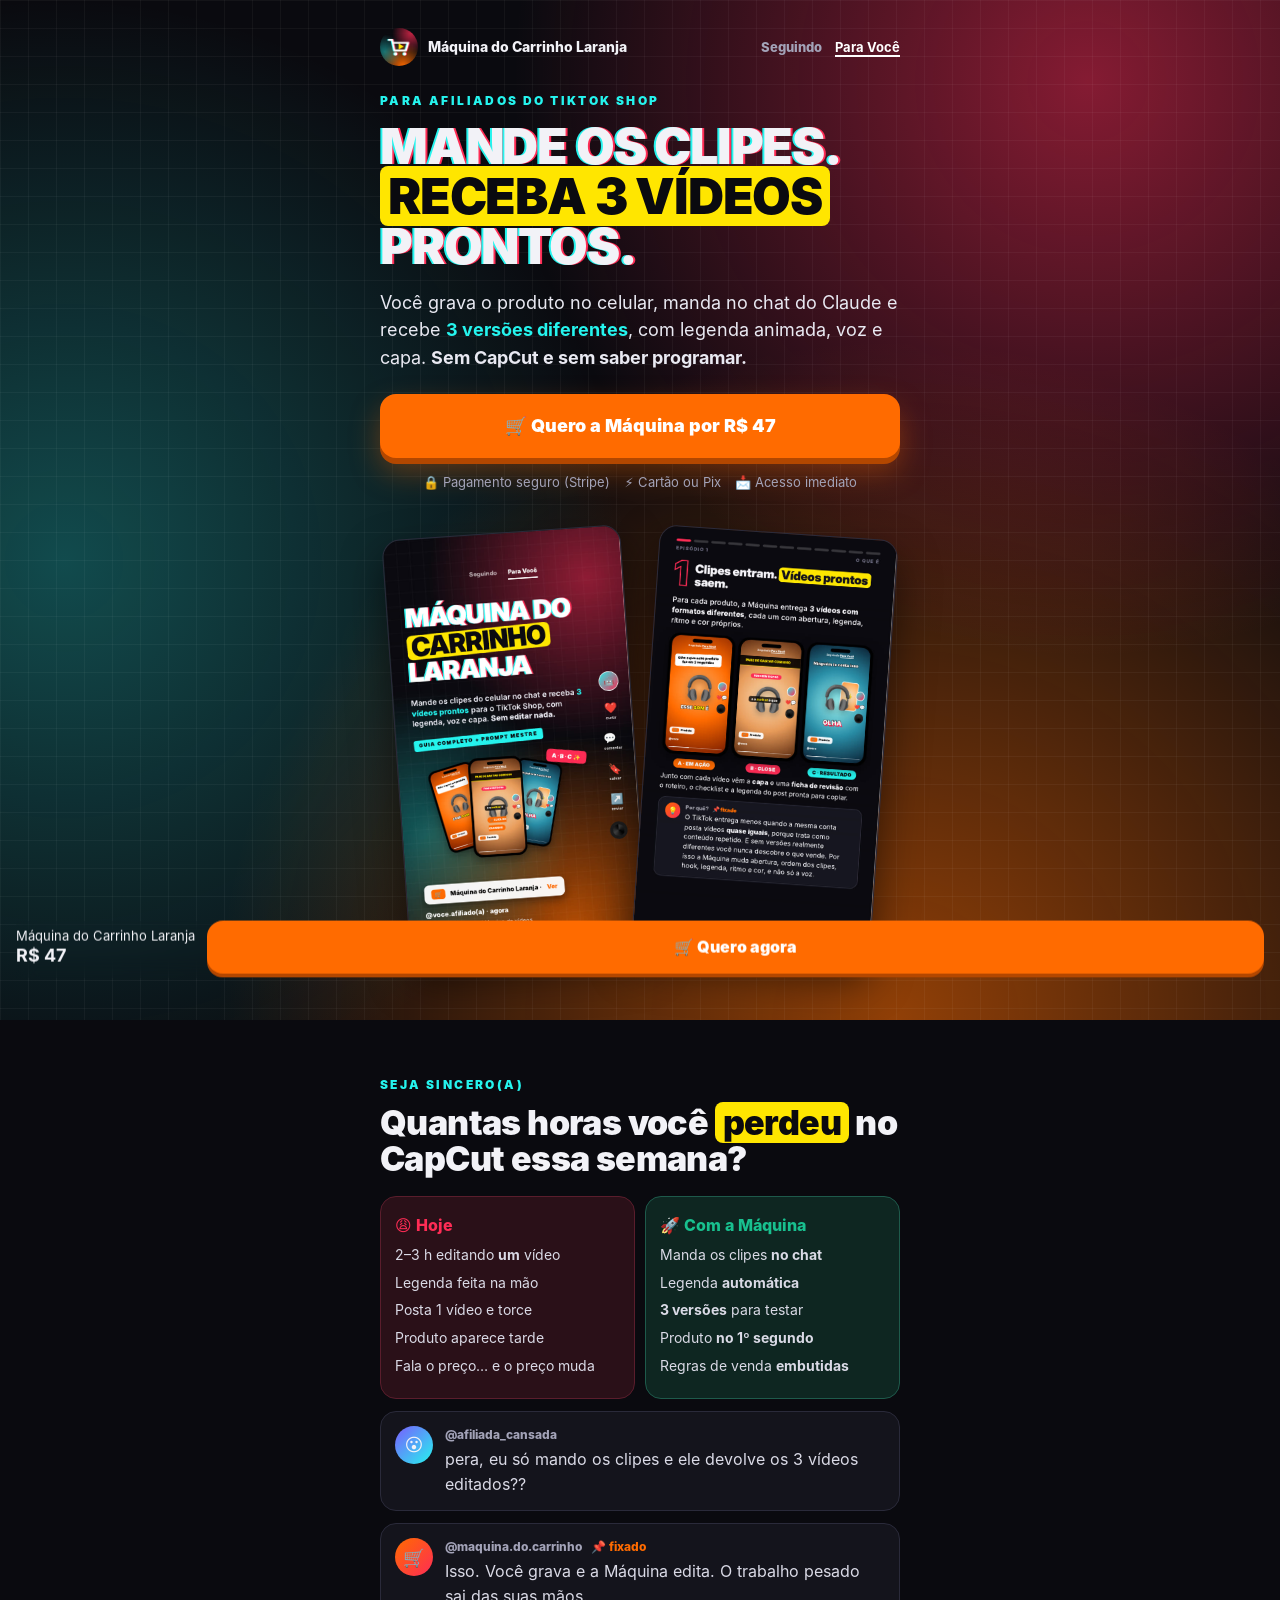
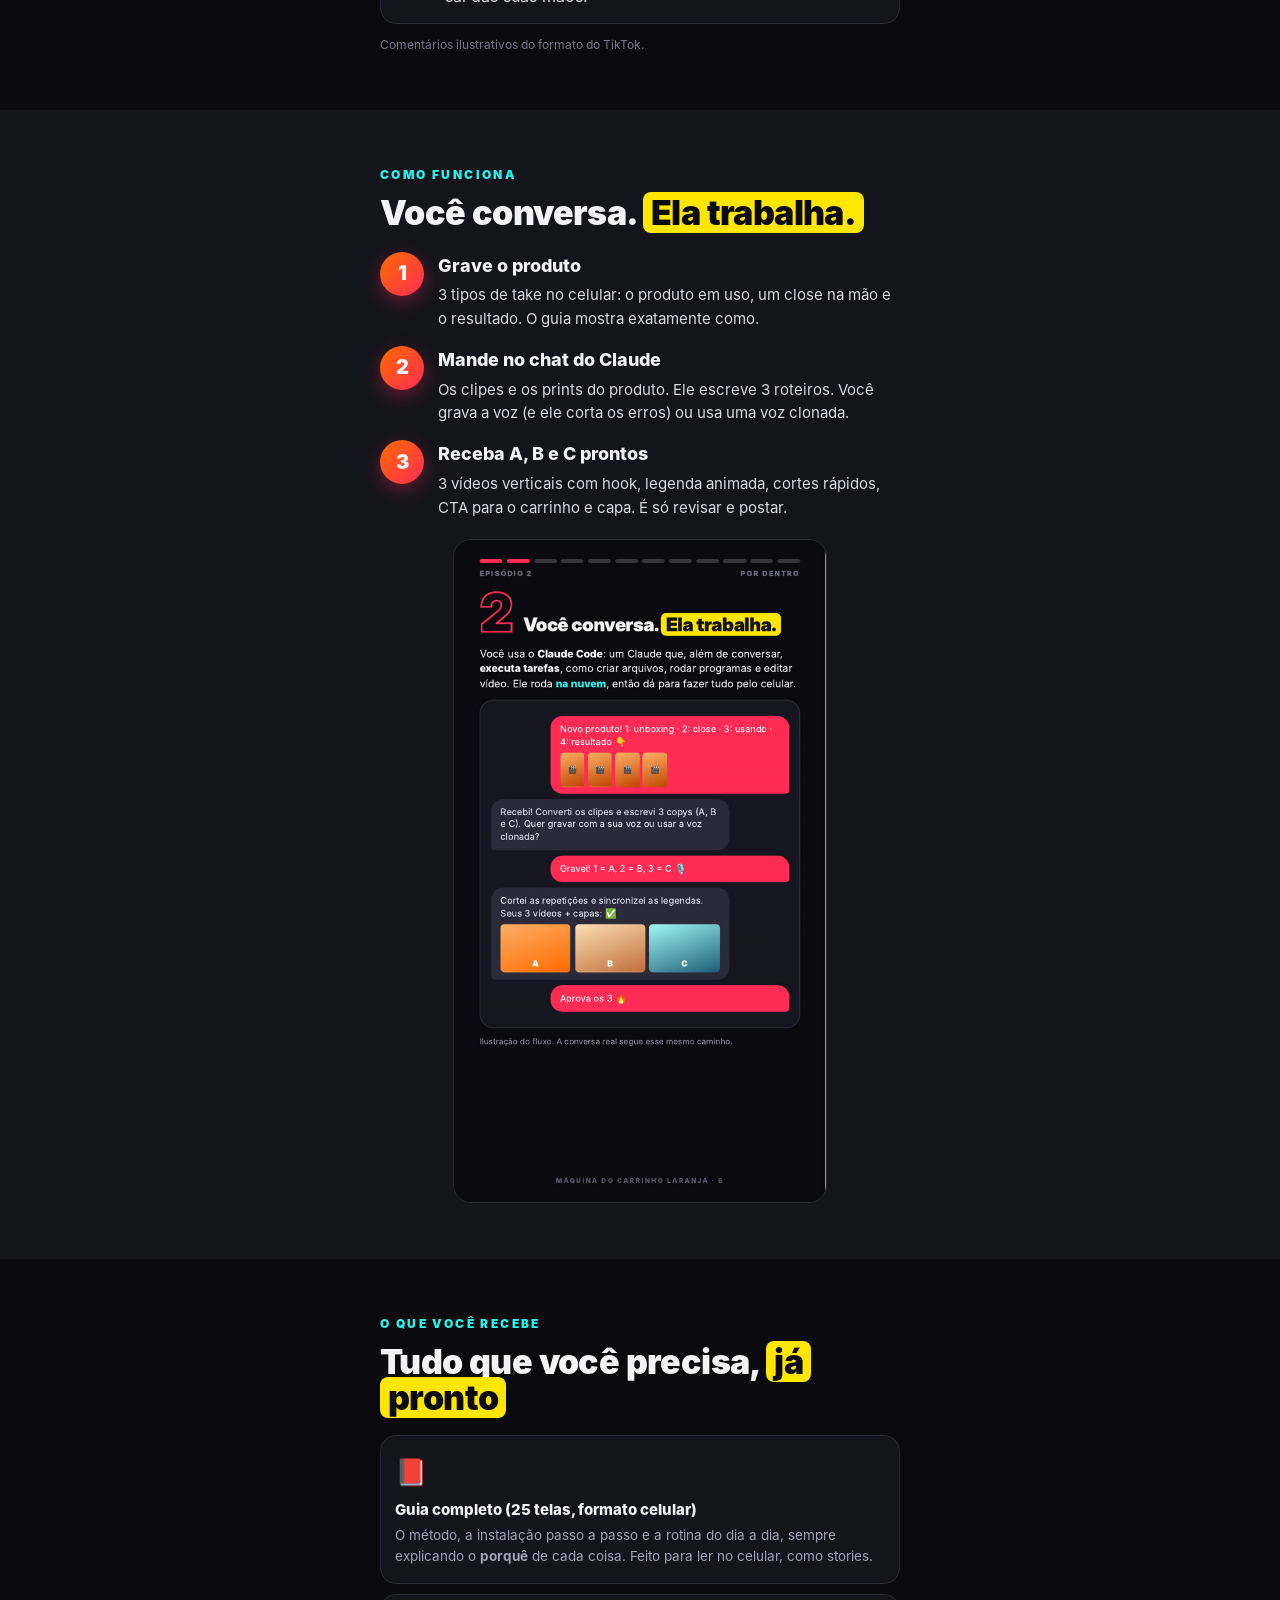
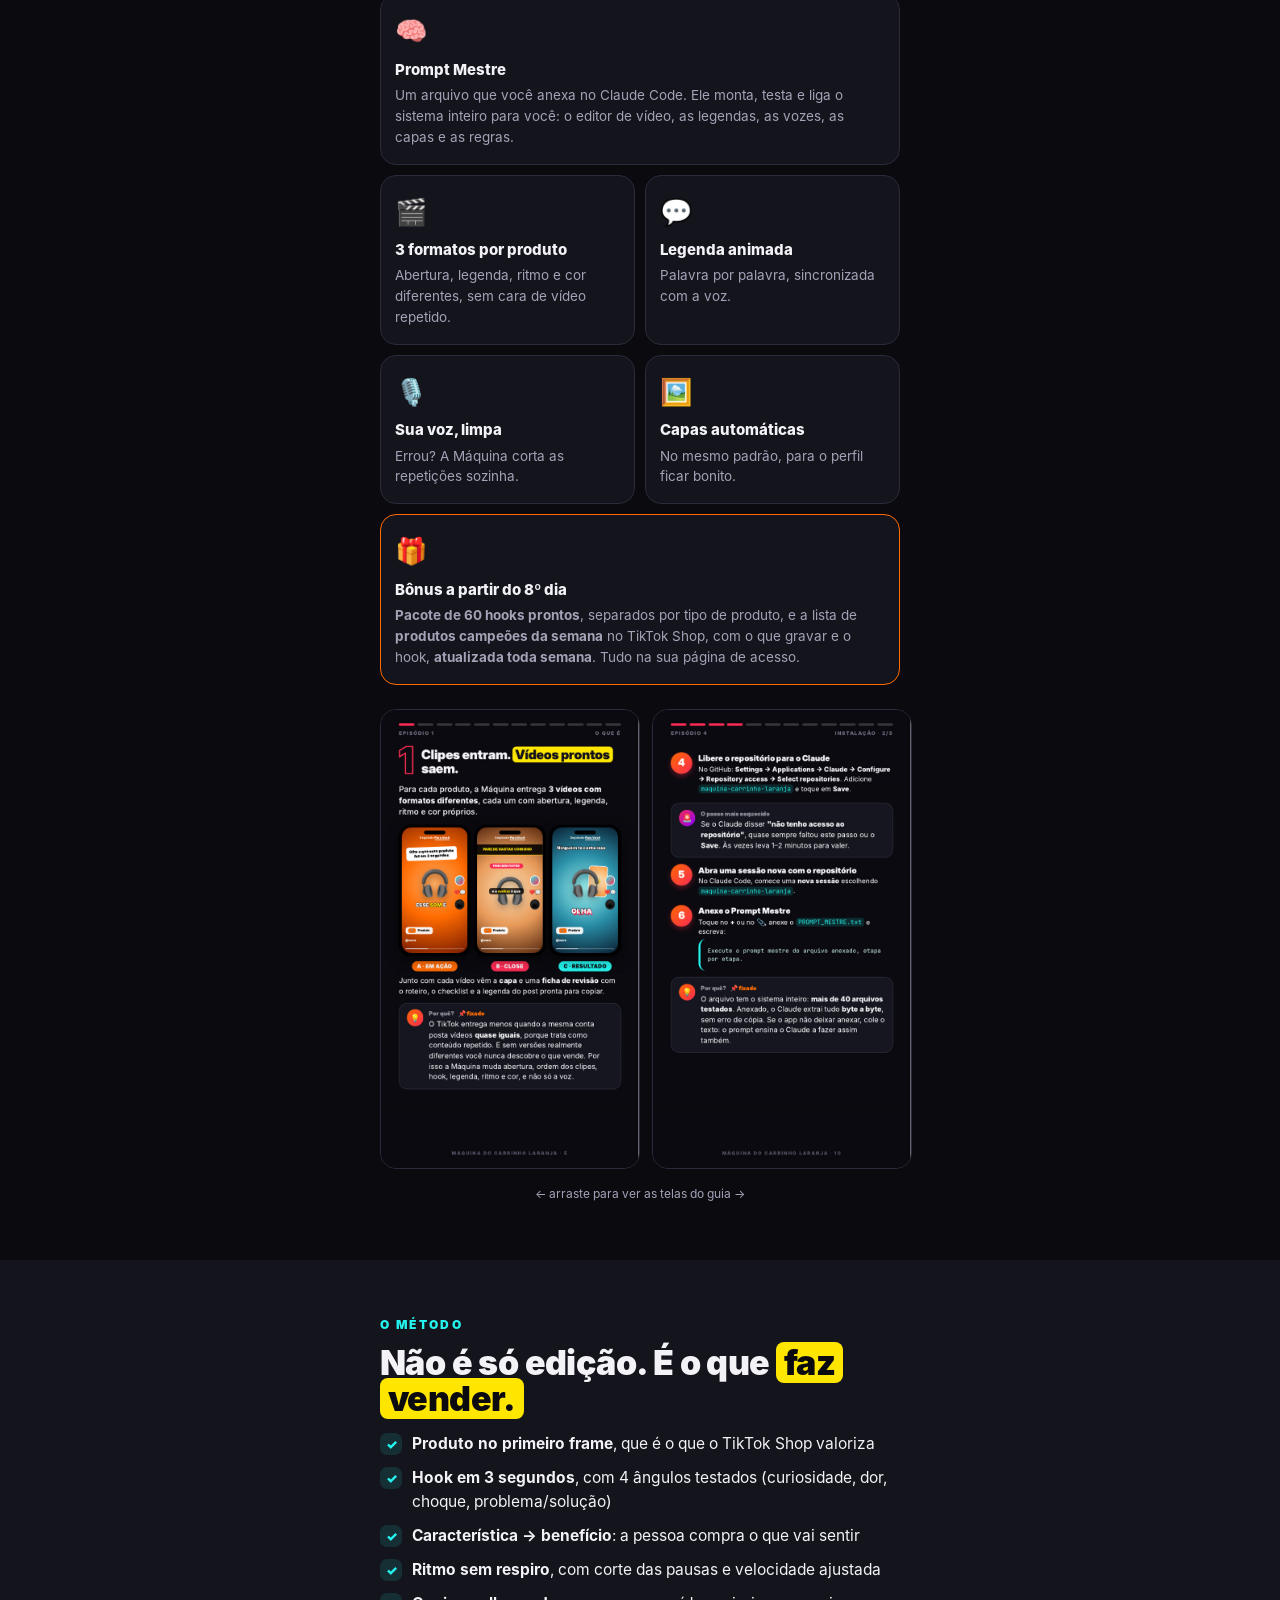
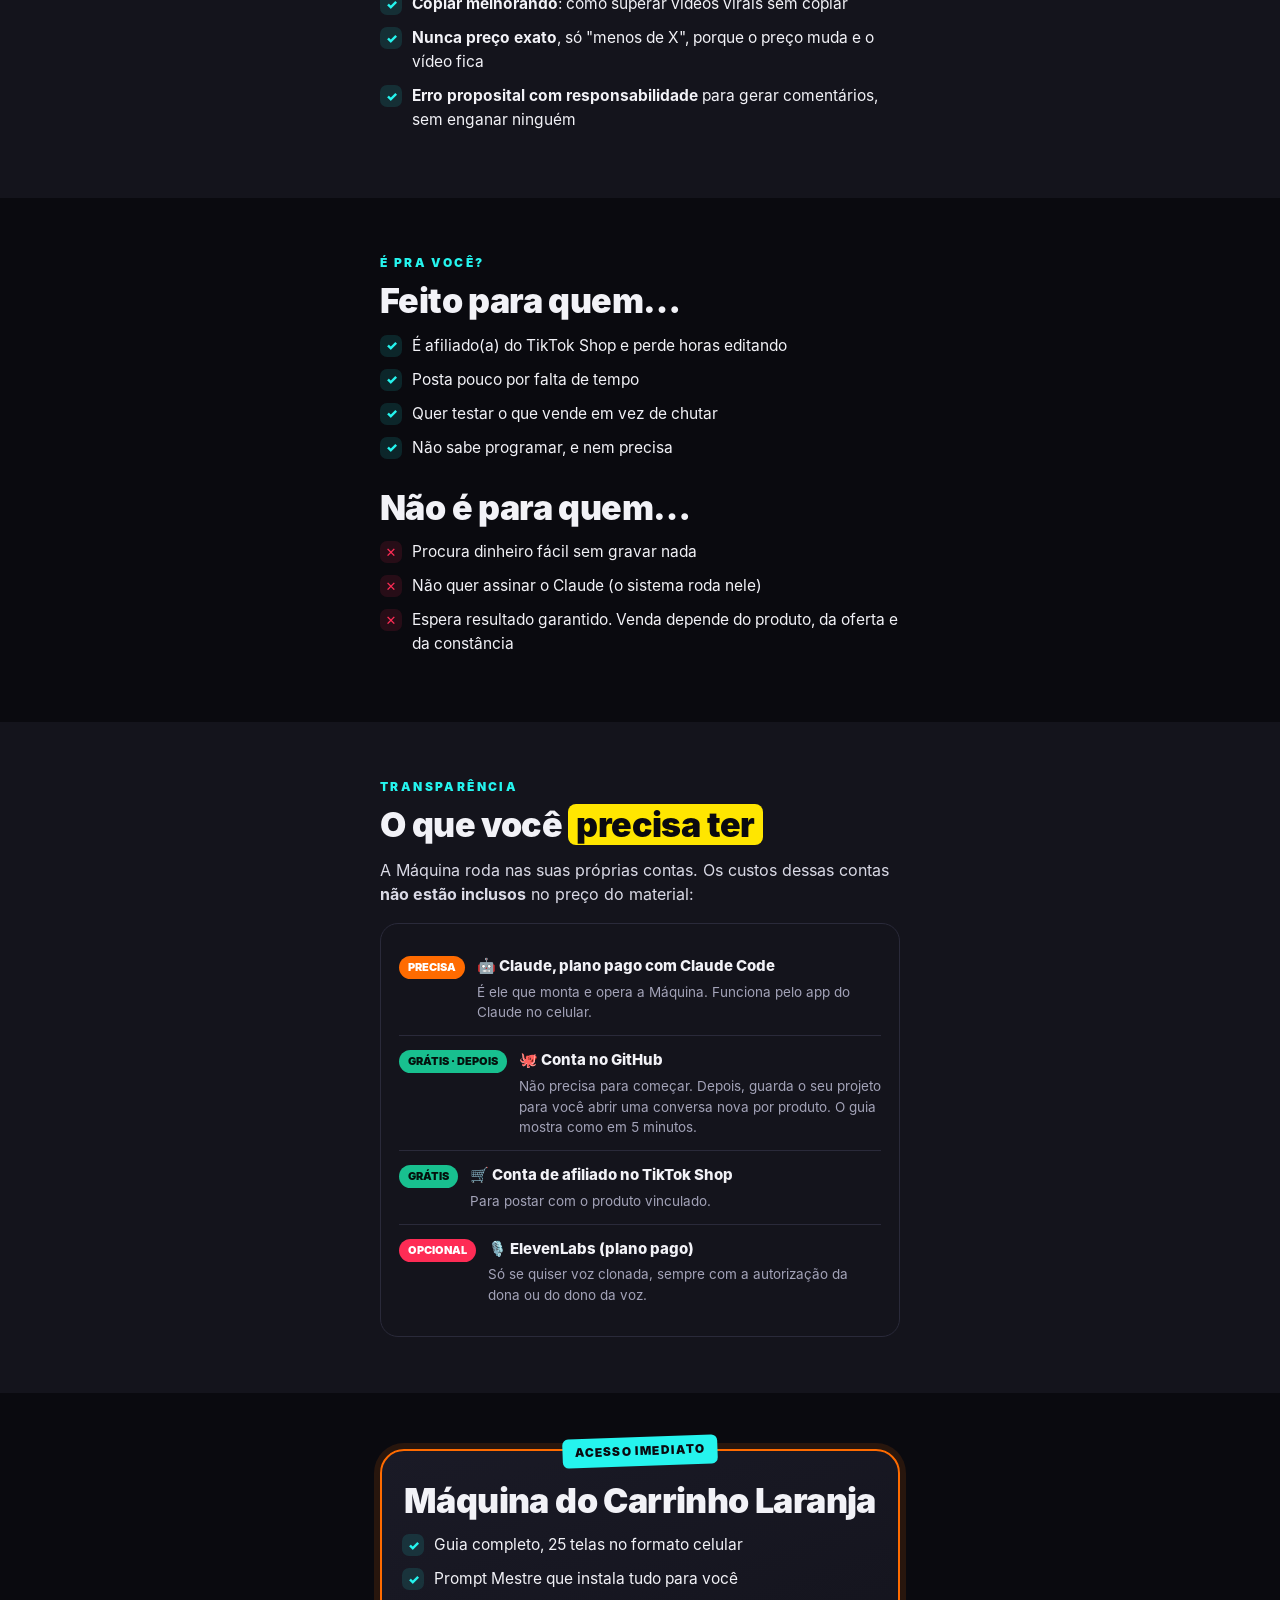
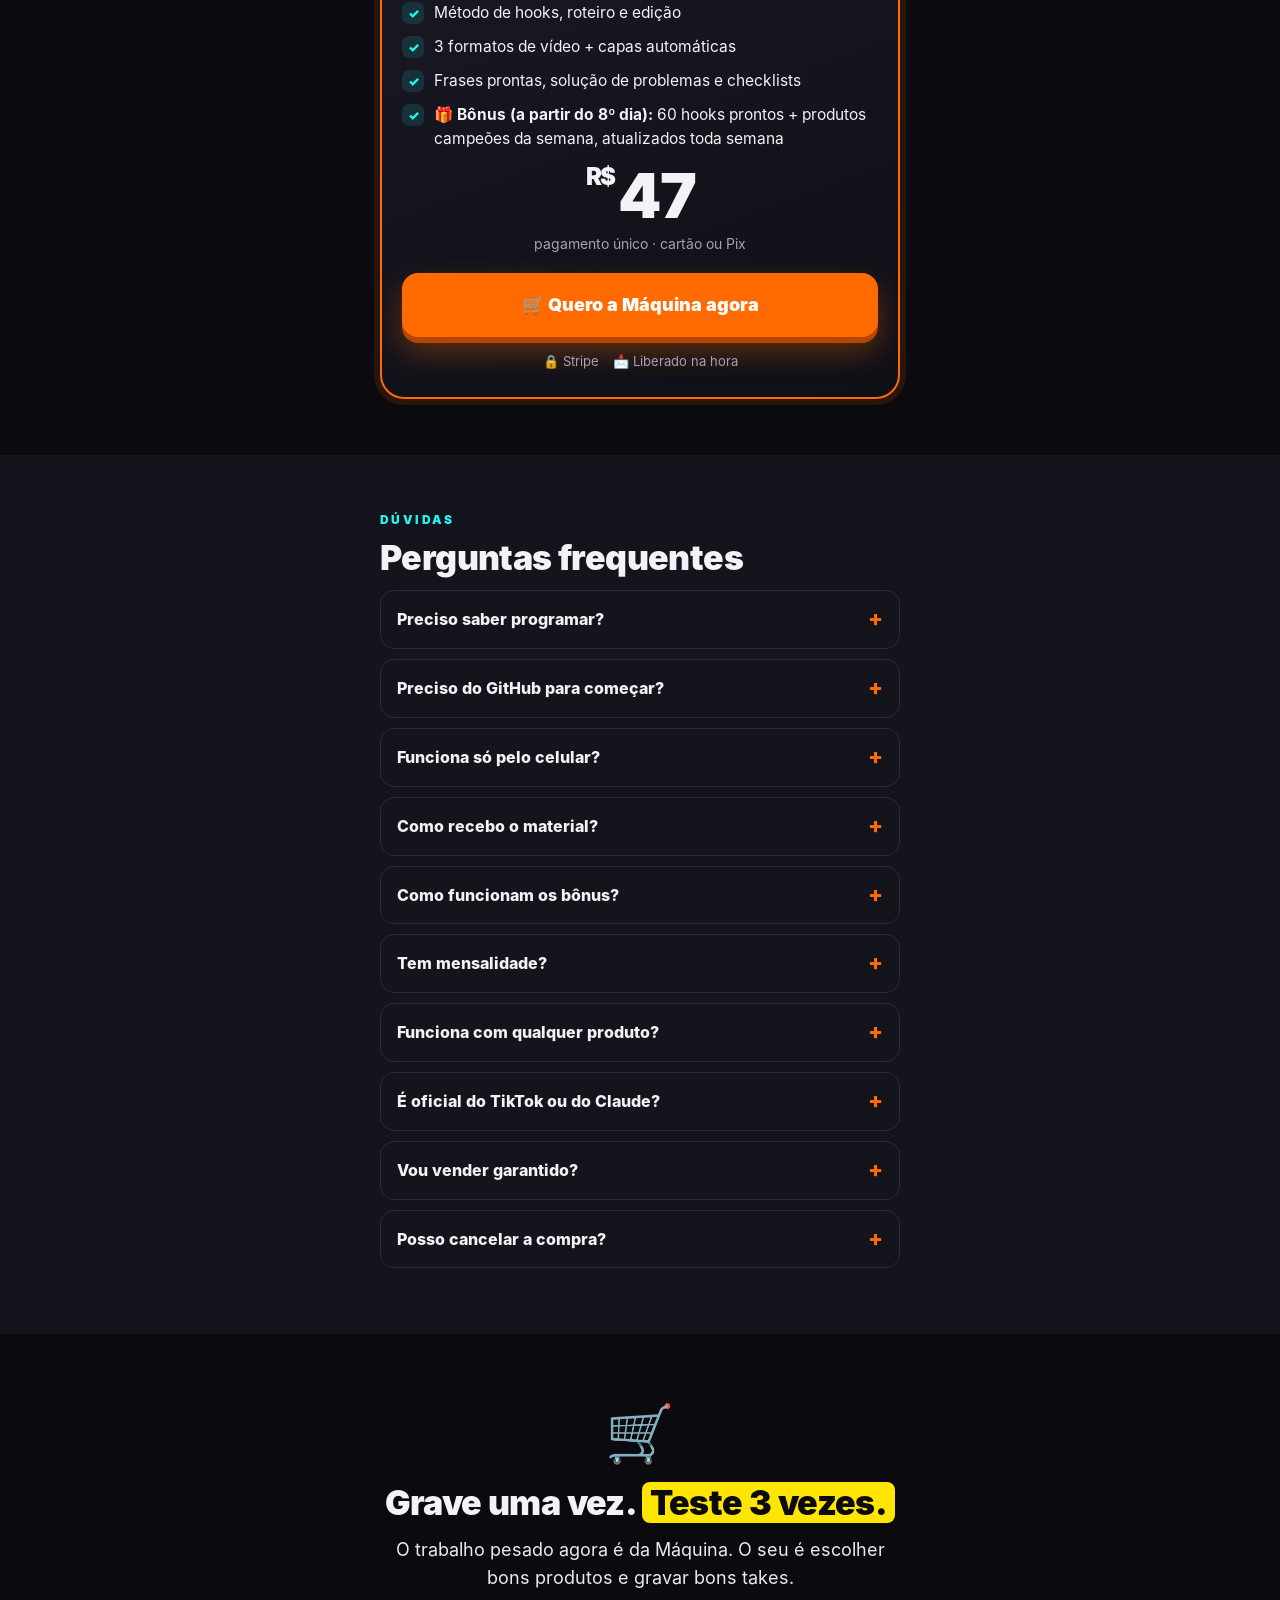
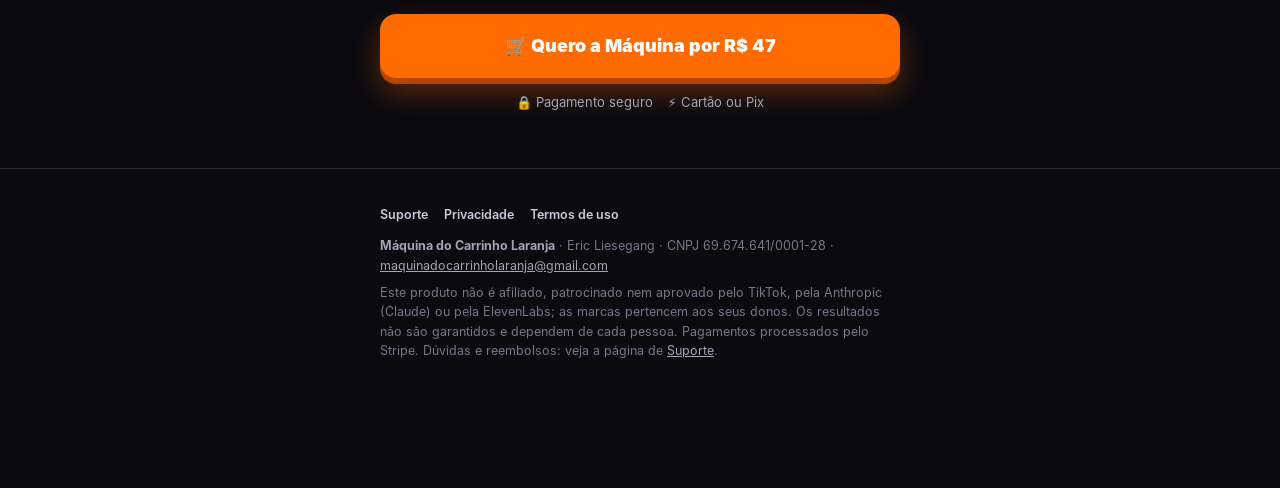
==== commit 4570705e: "GitHub opcional no começo: requisitos, nova pergunta frequente e termos Co-Authored-By: Claude Opus " ====
--- a/index.html
+++ b/index.html
@@ -132,7 +132,7 @@
     <div class="kicker">Para afiliados do TikTok Shop</div>
     <h1>Mande os clipes.<br><span class="hl">Receba 3 vídeos</span><br>prontos.</h1>
     <p class="lead">Você grava o produto no celular, manda no chat do Claude e recebe <b class="ciano">3 versões diferentes</b>, com legenda animada, voz e capa. <b>Sem CapCut e sem saber programar.</b></p>
-    <a class="btn" href="https://buy.stripe.com/28EeVefzZaer4zA6DSbAs00" data-cta>🛒 Quero a Máquina por R$ 47</a>
+    <a class="btn" href="https://maquina.carrinholaranja.workers.dev/comprar?origem=topo" data-cta>🛒 Quero a Máquina por R$ 47</a>
     <div class="selos"><span>🔒 Pagamento seguro (Stripe)</span><span>⚡ Cartão ou Pix</span><span>📩 Acesso imediato</span></div>
     <div class="vitrine"><img src="img/tela-1.jpg" alt="Capa do guia Máquina do Carrinho Laranja"><img src="img/tela-5.jpg" alt="Os 3 formatos de vídeo A, B e C"></div>
   </div>
@@ -224,7 +224,7 @@
   <p>A Máquina roda nas suas próprias contas. Os custos dessas contas <b>não estão inclusos</b> no preço do material:</p>
   <div class="req">
     <div class="item"><span class="tag ob">PRECISA</span><div><h3>🤖 Claude, plano pago com Claude Code</h3><p>É ele que monta e opera a Máquina. Funciona pelo app do Claude no celular.</p></div></div>
-    <div class="item"><span class="tag gr">GRÁTIS</span><div><h3>🐙 Conta no GitHub</h3><p>Guarda o seu projeto. O guia mostra como criar em 2 minutos.</p></div></div>
+    <div class="item"><span class="tag gr">GRÁTIS · DEPOIS</span><div><h3>🐙 Conta no GitHub</h3><p>Não precisa para começar. Depois, guarda o seu projeto para você abrir uma conversa nova por produto. O guia mostra como em 5 minutos.</p></div></div>
     <div class="item"><span class="tag gr">GRÁTIS</span><div><h3>🛒 Conta de afiliado no TikTok Shop</h3><p>Para postar com o produto vinculado.</p></div></div>
     <div class="item"><span class="tag op">OPCIONAL</span><div><h3>🎙️ ElevenLabs (plano pago)</h3><p>Só se quiser voz clonada, sempre com a autorização da dona ou do dono da voz.</p></div></div>
   </div>
@@ -244,7 +244,7 @@
       <li><b>🎁 Bônus (a partir do 8º dia):</b> 60 hooks prontos + produtos campeões da semana, atualizados toda semana</li>
     </ul>
     <div class="preco"><div class="valor"><small>R$</small>47</div><div class="sub">pagamento único · cartão ou Pix</div></div>
-    <a class="btn" href="https://buy.stripe.com/28EeVefzZaer4zA6DSbAs00" data-cta>🛒 Quero a Máquina agora</a>
+    <a class="btn" href="https://maquina.carrinholaranja.workers.dev/comprar?origem=oferta" data-cta>🛒 Quero a Máquina agora</a>
     <div class="selos"><span>🔒 Stripe</span><span>📩 Liberado na hora</span></div>
   </div>
 </div></section>
@@ -254,6 +254,7 @@
   <div class="kicker">Dúvidas</div>
   <h2>Perguntas frequentes</h2>
   <details><summary>Preciso saber programar?</summary><p>Não. O Claude faz a parte técnica e explica cada etapa em português simples. Sua parte é criar as contas, gravar os clipes e aprovar os vídeos.</p></details>
+  <details><summary>Preciso do GitHub para começar?</summary><p>Não. Você instala e faz os primeiros vídeos só com o Claude. O GitHub (grátis) entra depois, para guardar tudo e abrir uma conversa nova por produto. O guia mostra o passo a passo.</p></details>
   <details><summary>Funciona só pelo celular?</summary><p>Sim. O Claude Code roda na nuvem: você instala e usa tudo pelo app do Claude, sem computador.</p></details>
   <details><summary>Como recebo o material?</summary><p>Logo depois do pagamento você é levado(a) à sua página de acesso, com o guia em PDF e o Prompt Mestre. O link também chega por e-mail.</p></details>
   <details><summary>Como funcionam os bônus?</summary><p>A partir do 8º dia depois da compra, a sua página de acesso libera o pacote de 60 hooks prontos e a lista de produtos campeões da semana no TikTok Shop, com o que gravar e o hook sugerido. A lista é atualizada toda semana enquanto a Máquina estiver à venda.</p></details>
@@ -269,7 +270,7 @@
   <div style="font-size:56px">🛒</div>
   <h2 style="margin-top:8px">Grave uma vez. <span class="hl">Teste 3 vezes.</span></h2>
   <p class="lead" style="margin:10px 0 22px">O trabalho pesado agora é da Máquina. O seu é escolher bons produtos e gravar bons takes.</p>
-  <a class="btn" href="https://buy.stripe.com/28EeVefzZaer4zA6DSbAs00" data-cta>🛒 Quero a Máquina por R$ 47</a>
+  <a class="btn" href="https://maquina.carrinholaranja.workers.dev/comprar?origem=final" data-cta>🛒 Quero a Máquina por R$ 47</a>
   <div class="selos"><span>🔒 Pagamento seguro</span><span>⚡ Cartão ou Pix</span></div>
 </div></section>
 
@@ -279,7 +280,7 @@
   <p>Este produto não é afiliado, patrocinado nem aprovado pelo TikTok, pela Anthropic (Claude) ou pela ElevenLabs; as marcas pertencem aos seus donos. Os resultados não são garantidos e dependem de cada pessoa. Pagamentos processados pelo Stripe. Dúvidas e reembolsos: veja a página de <a href="suporte.html" style="color:#A3A3B8">Suporte</a>.</p>
 </div></footer>
 
-<div class="fixa" id="fixa"><div class="info">Máquina do Carrinho Laranja<b>R$ 47</b></div><a class="btn" href="https://buy.stripe.com/28EeVefzZaer4zA6DSbAs00" data-cta style="flex:1">🛒 Quero agora</a></div>
+<div class="fixa" id="fixa"><div class="info">Máquina do Carrinho Laranja<b>R$ 47</b></div><a class="btn" href="https://maquina.carrinholaranja.workers.dev/comprar?origem=barra" data-cta style="flex:1">🛒 Quero agora</a></div>
 
 <script>
   // barra fixa aparece depois do topo e some na oferta
@@ -289,6 +290,12 @@
     fixa.classList.toggle('on', y > 520 && !(o.top < window.innerHeight && o.bottom > 0));
   };
   addEventListener('scroll', onScroll, { passive: true }); onScroll();
+
+  // origem do link (ex.: carrinholaranja.github.io/?o=videoA) vai junto no botão, para medir cada vídeo
+  const o = (new URLSearchParams(location.search).get('o') || '').replace(/[^A-Za-z0-9_-]/g, '').slice(0, 40);
+  if (o) document.querySelectorAll('a[data-cta]').forEach(a => { a.href += '&o=' + encodeURIComponent(o); });
 </script>
+<!-- Cloudflare Web Analytics: visitas anônimas, sem cookies (ver privacidade.html) -->
+<script defer src="https://static.cloudflareinsights.com/beacon.min.js" data-cf-beacon='{"token": "e5b07121cb8c4eb0ac2bcfa3cac57cc4"}'></script>
 </body>
 </html>
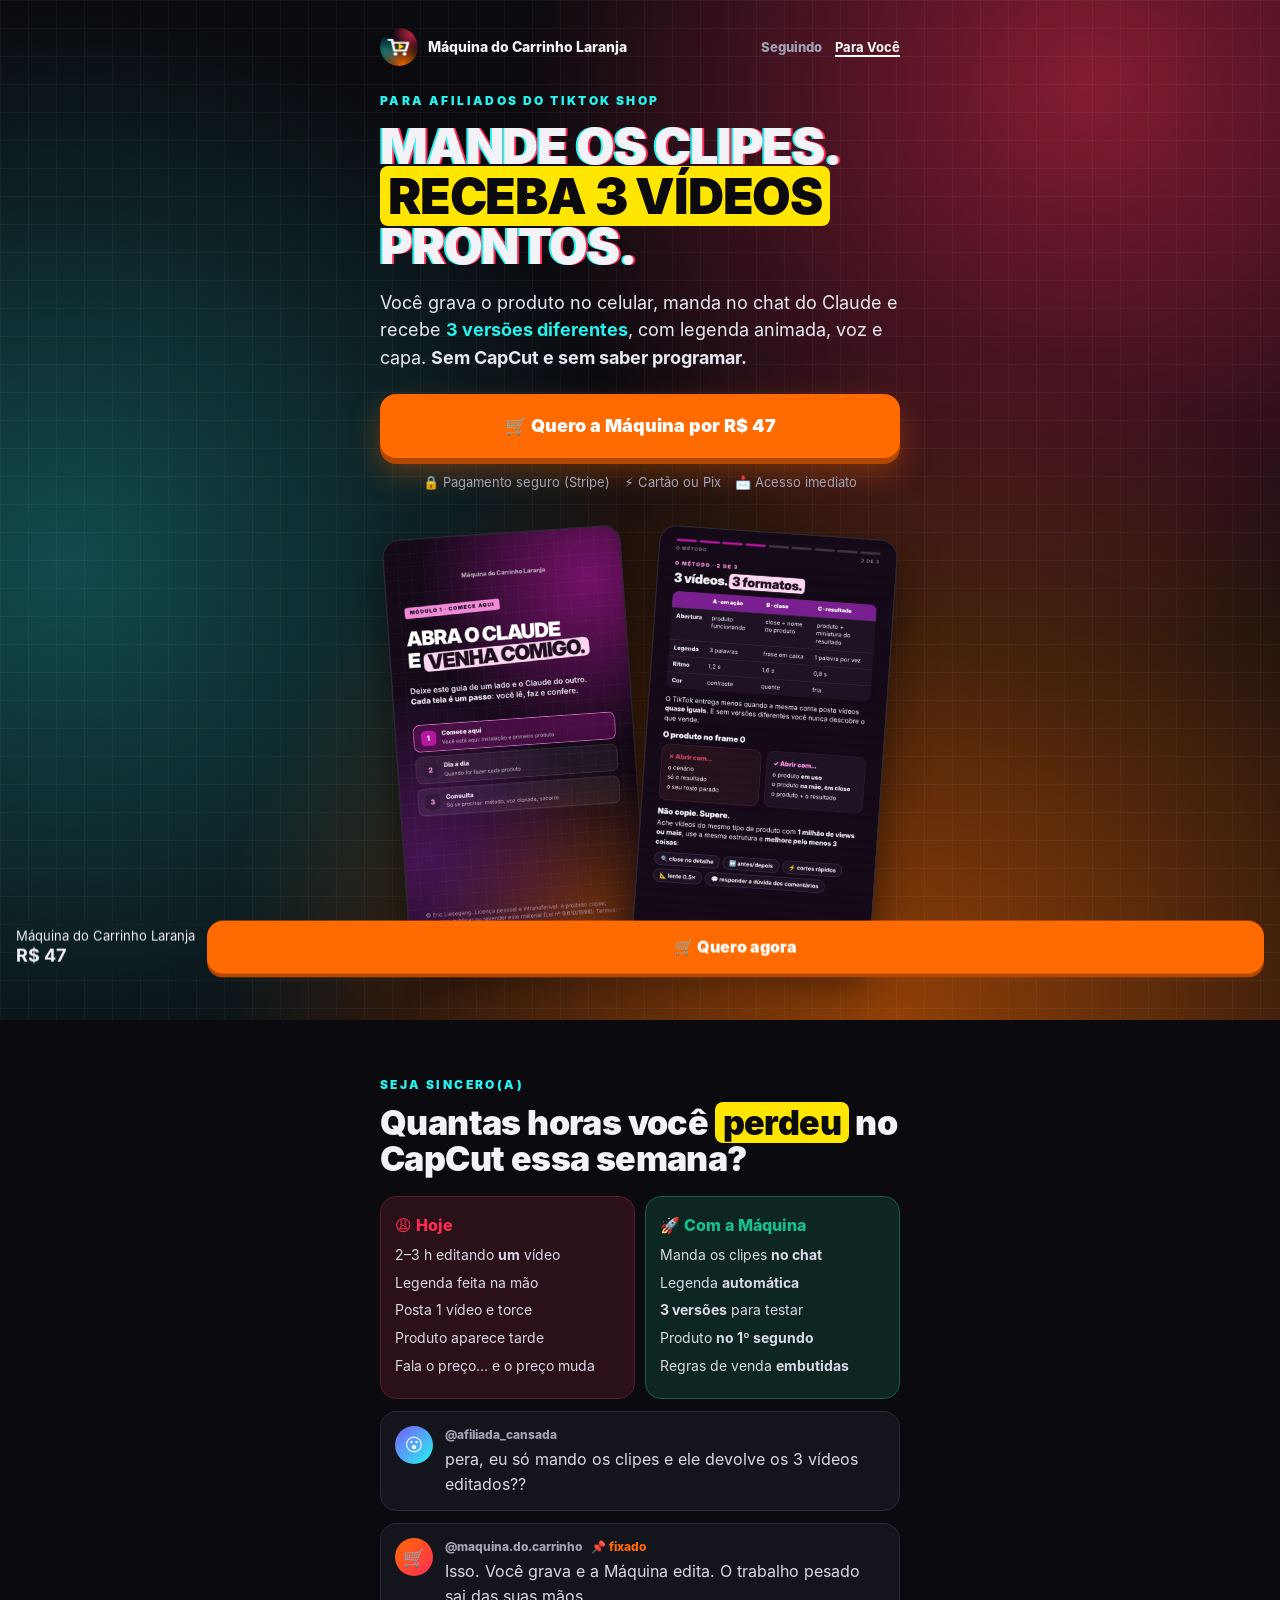
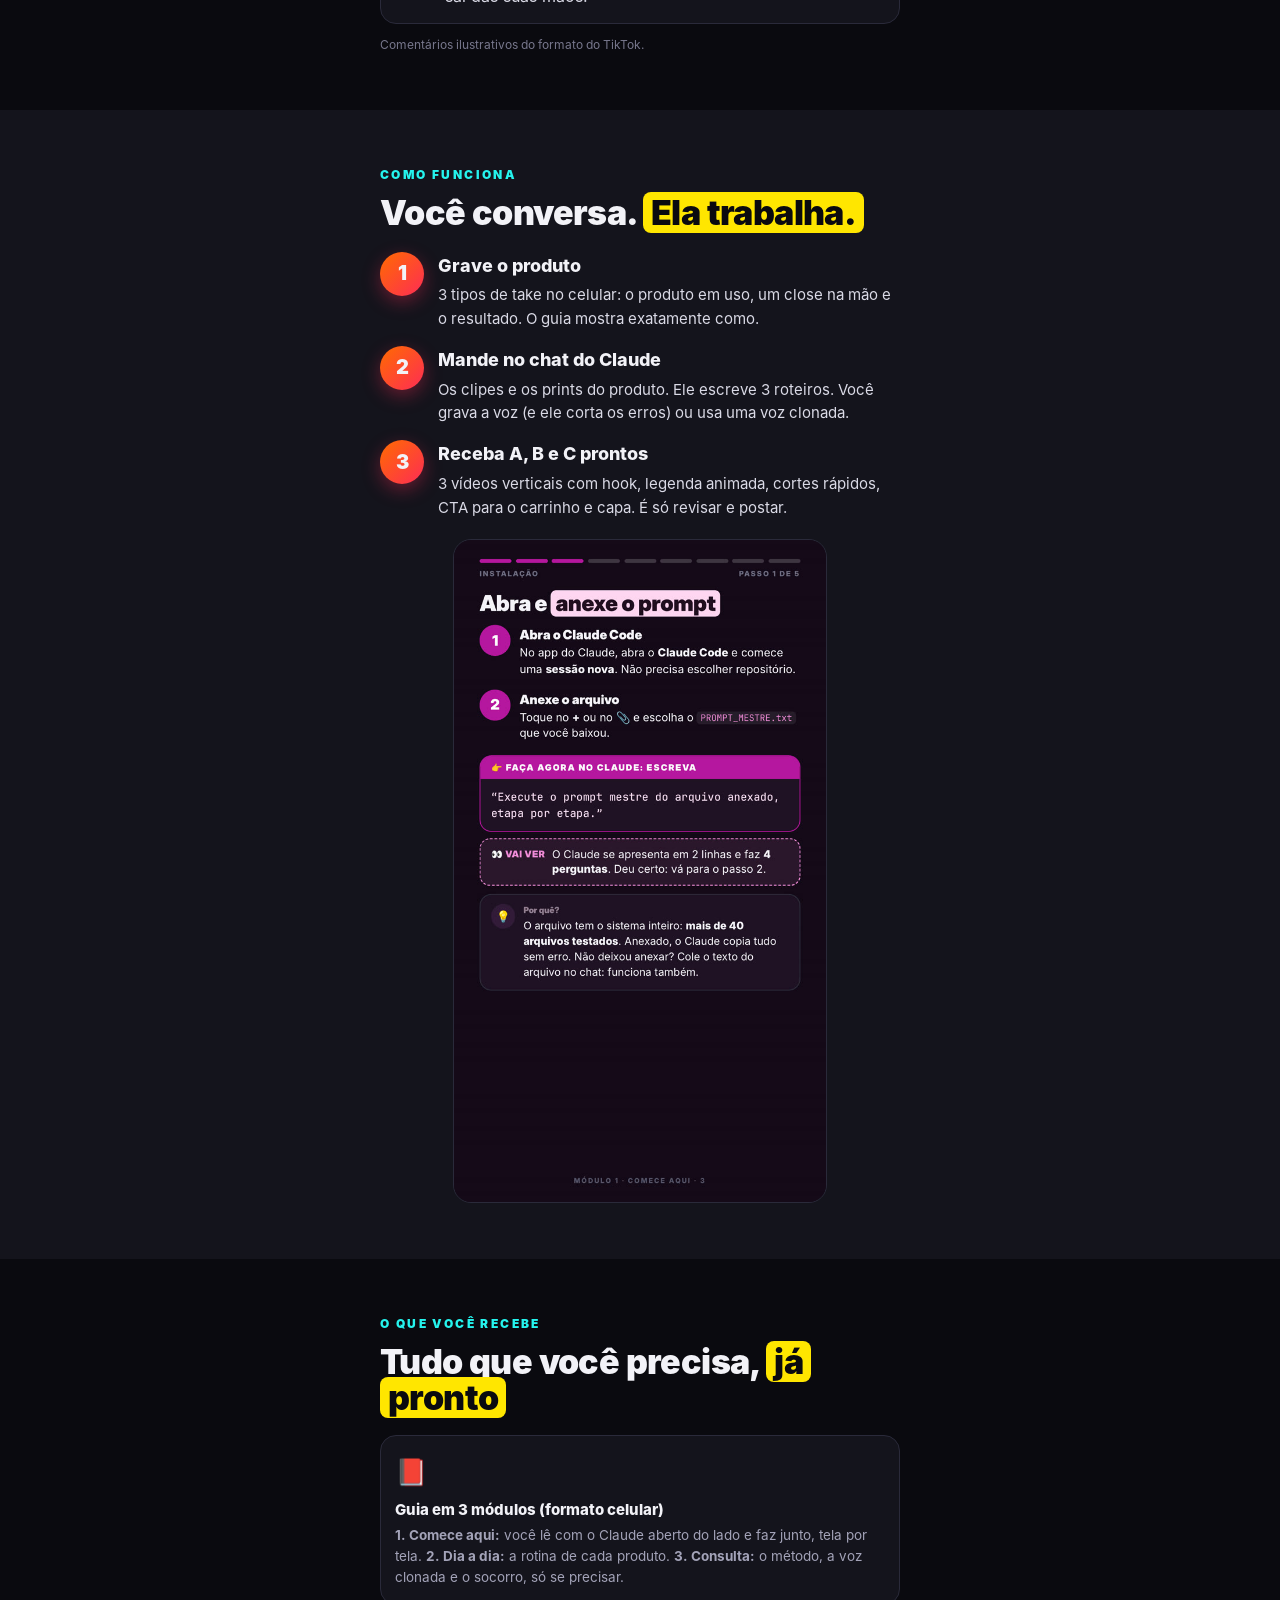
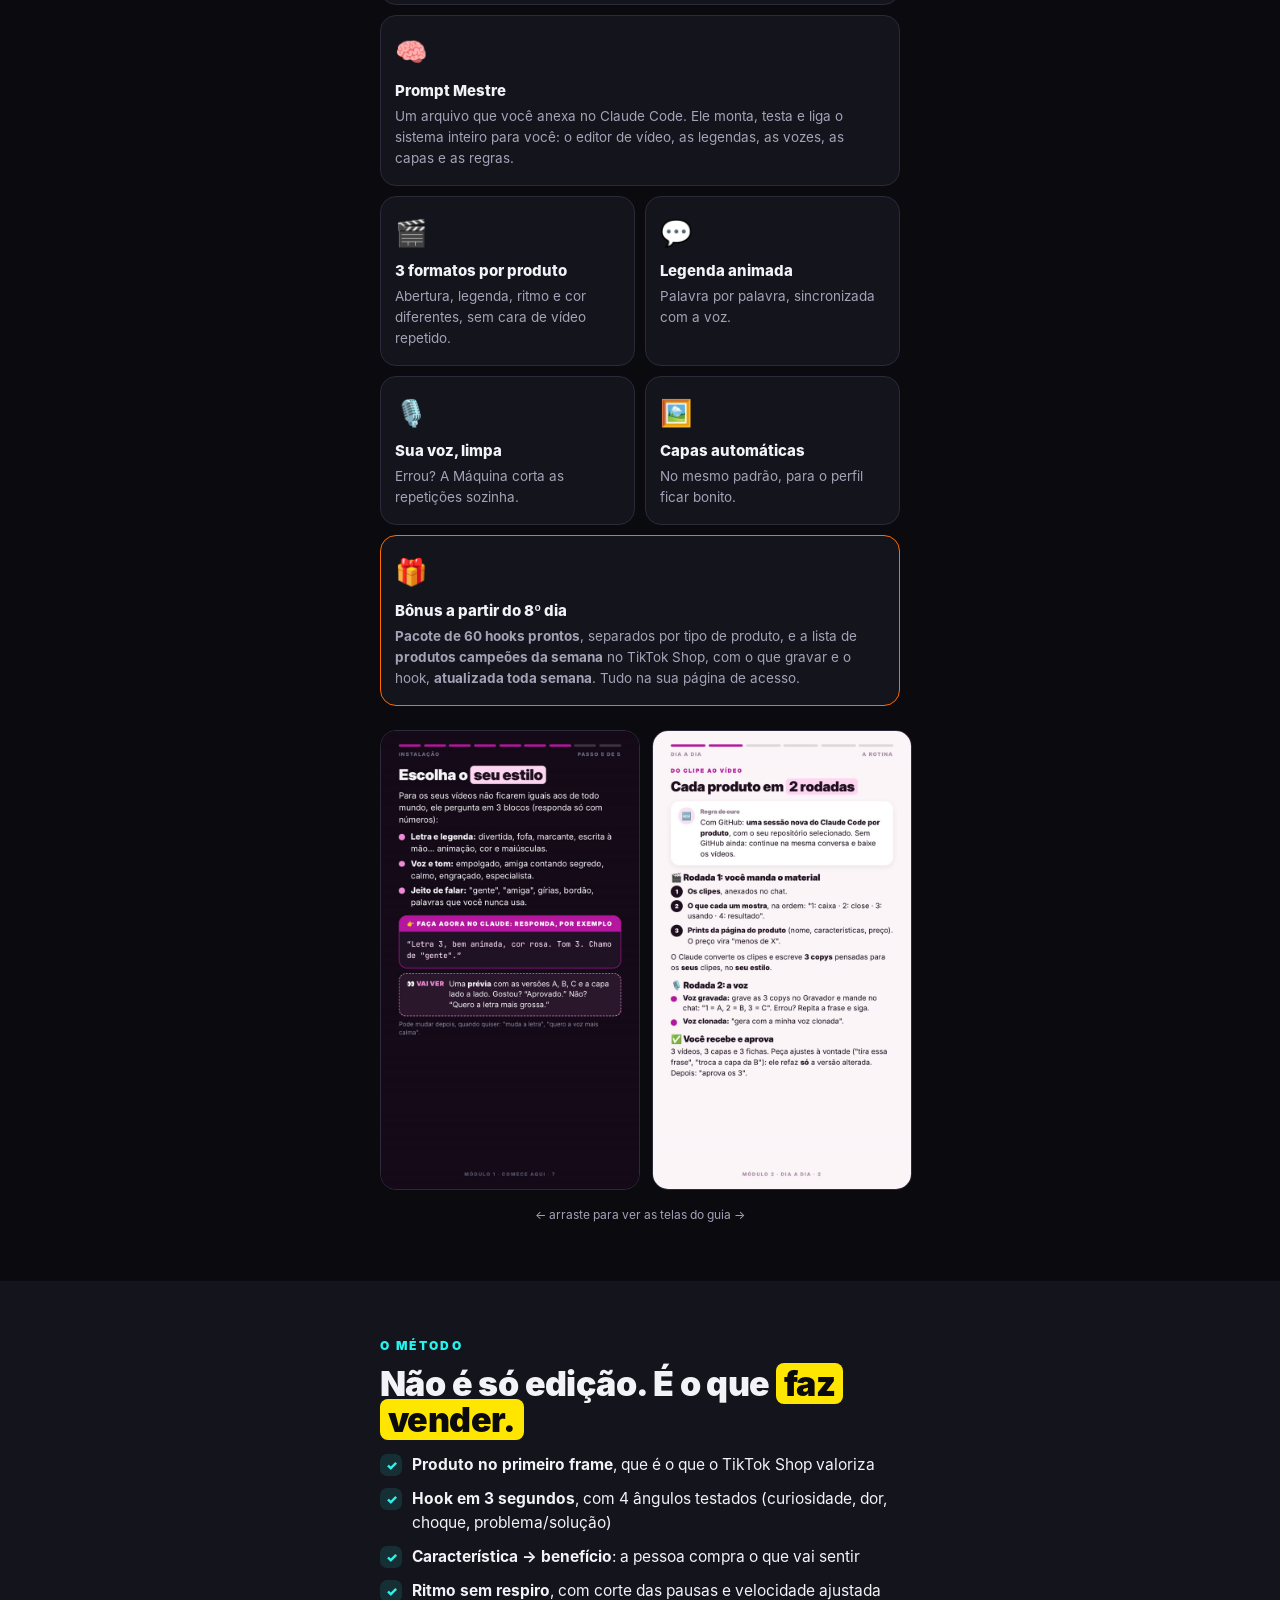
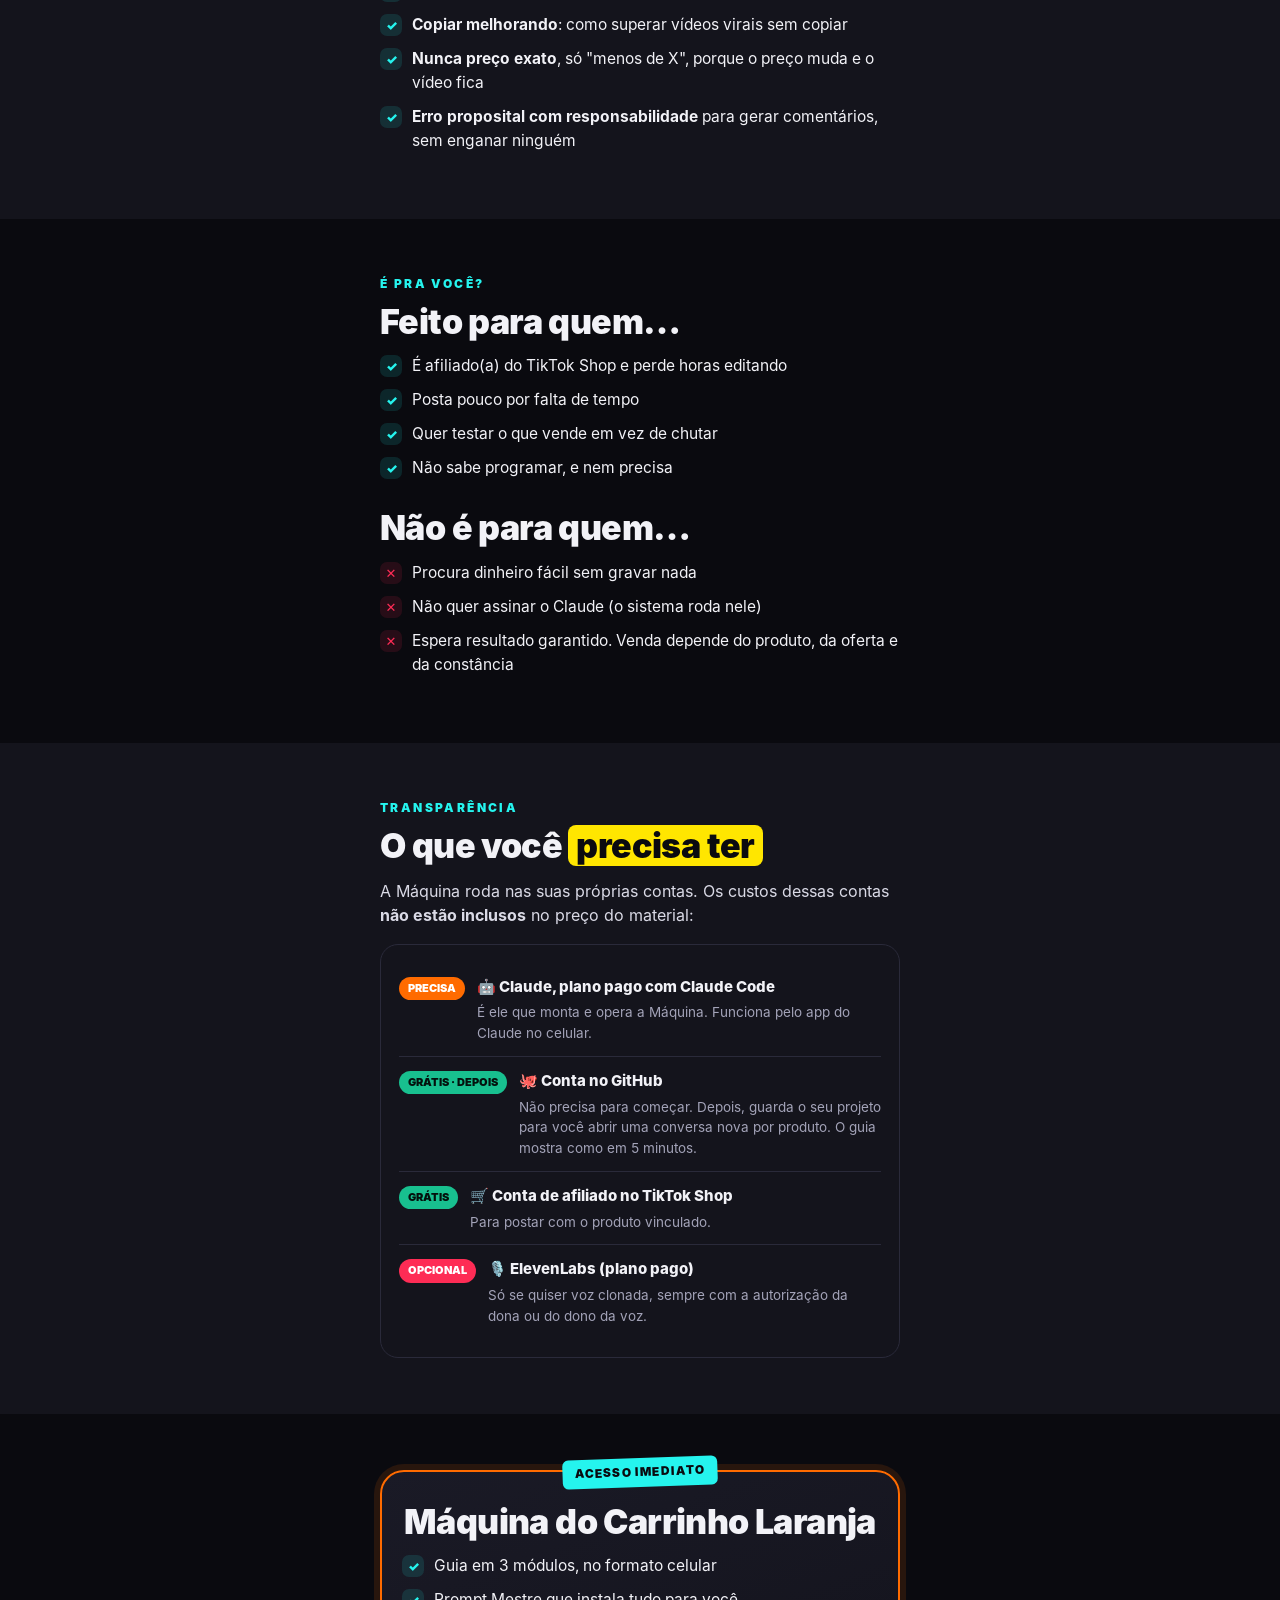
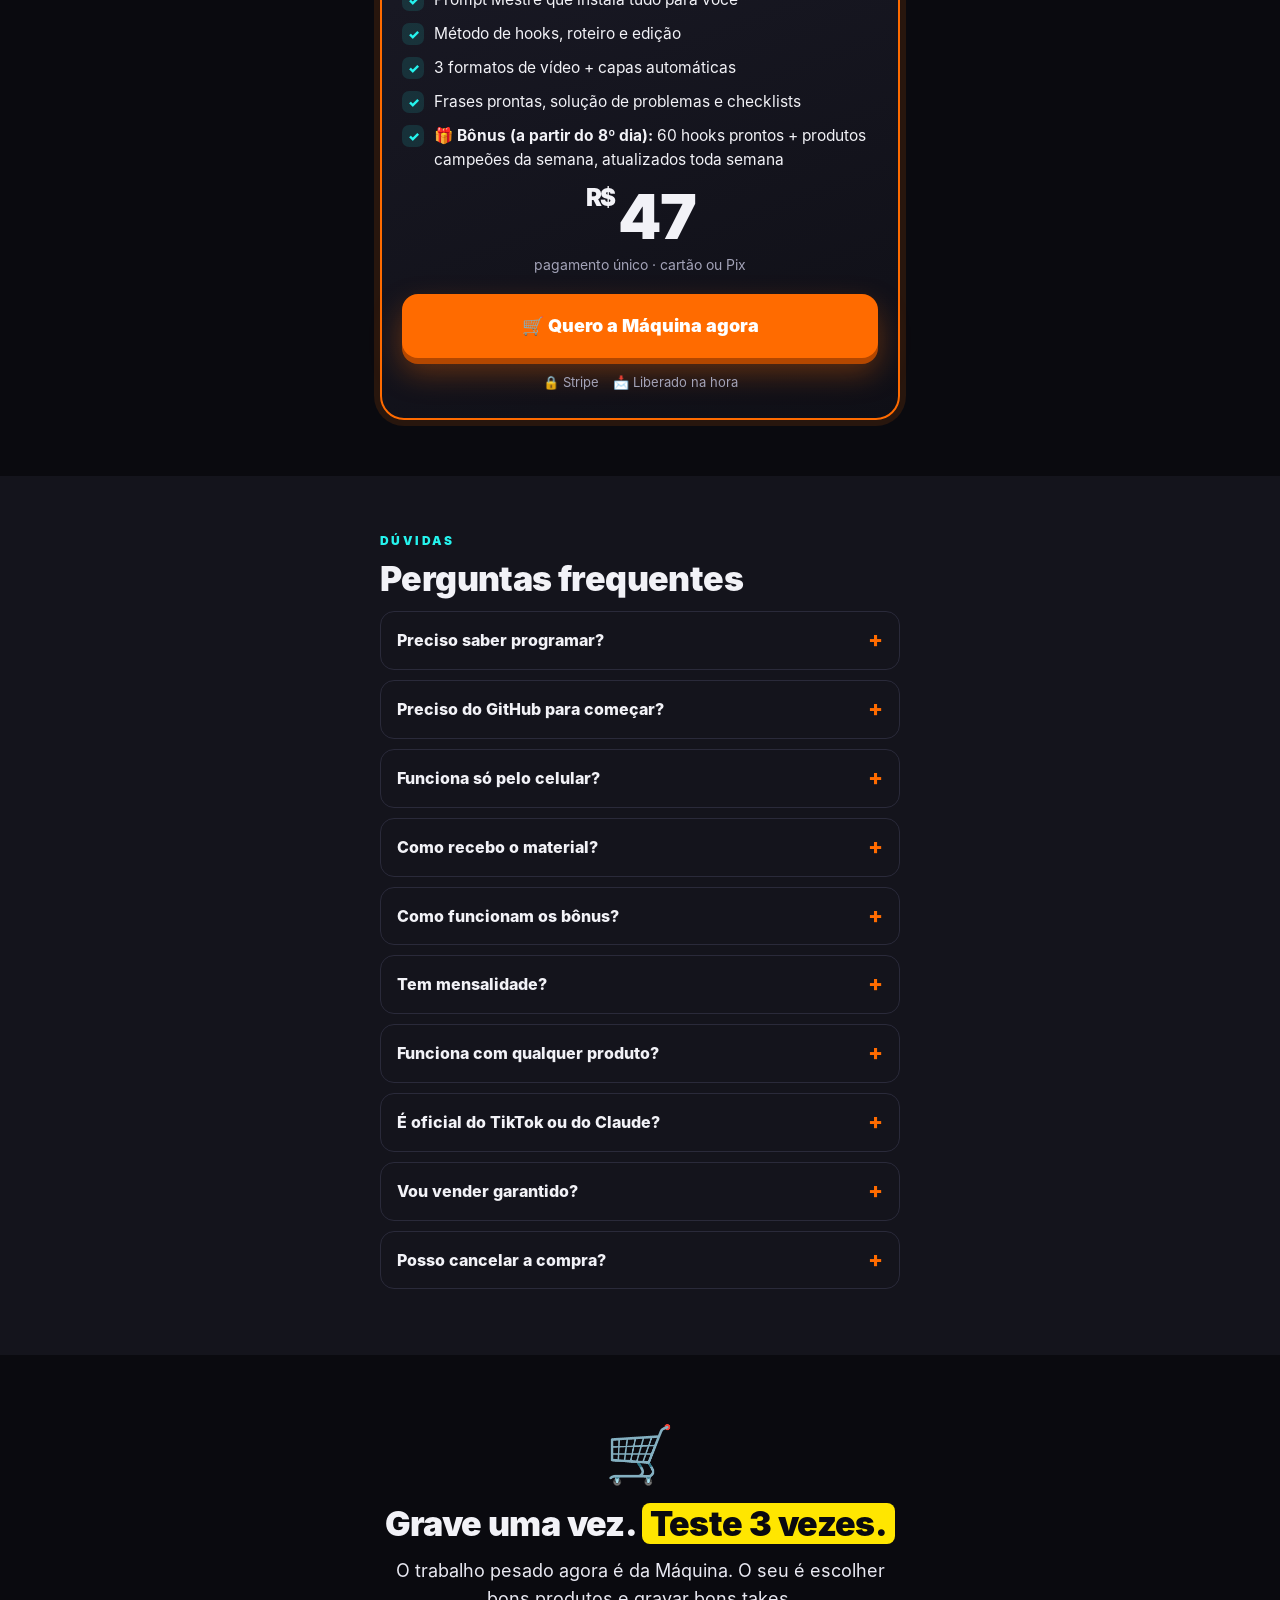
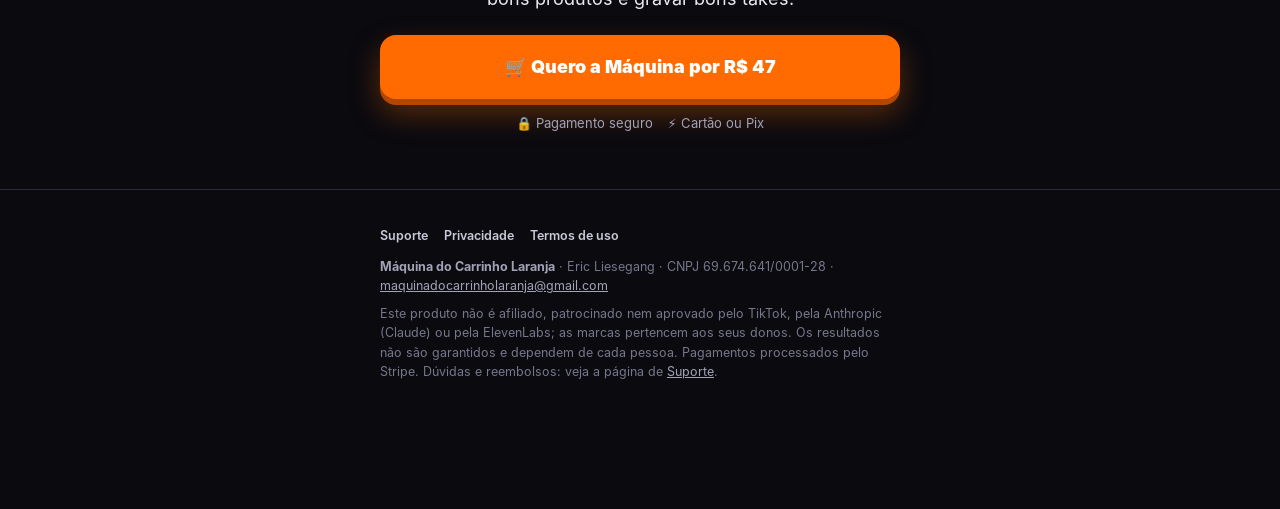
==== commit eeeafe62: "Site: guia em 3 módulos (textos, termos, suporte e imagens das telas novas) Co-Authored-By: Claude O" ====
--- a/index.html
+++ b/index.html
@@ -4,7 +4,7 @@
 <meta charset="utf-8">
 <meta name="viewport" content="width=device-width, initial-scale=1, viewport-fit=cover">
 <title>Máquina do Carrinho Laranja: 3 vídeos prontos para o TikTok Shop</title>
-<meta name="description" content="Mande os clipes do celular no chat e receba 3 vídeos prontos para o TikTok Shop, com legenda, voz e capa. Sem editar nada. Guia completo + Prompt Mestre por R$ 47.">
+<meta name="description" content="Mande os clipes do celular no chat e receba 3 vídeos prontos para o TikTok Shop, com legenda, voz e capa. Sem editar nada. Guia em 3 módulos + Prompt Mestre por R$ 47.">
 <meta name="theme-color" content="#0A0A0F">
 <meta property="og:type" content="website">
 <meta property="og:title" content="Máquina do Carrinho Laranja">
@@ -134,7 +134,7 @@
     <p class="lead">Você grava o produto no celular, manda no chat do Claude e recebe <b class="ciano">3 versões diferentes</b>, com legenda animada, voz e capa. <b>Sem CapCut e sem saber programar.</b></p>
     <a class="btn" href="https://maquina.carrinholaranja.workers.dev/comprar?origem=topo" data-cta>🛒 Quero a Máquina por R$ 47</a>
     <div class="selos"><span>🔒 Pagamento seguro (Stripe)</span><span>⚡ Cartão ou Pix</span><span>📩 Acesso imediato</span></div>
-    <div class="vitrine"><img src="img/tela-1.jpg" alt="Capa do guia Máquina do Carrinho Laranja"><img src="img/tela-5.jpg" alt="Os 3 formatos de vídeo A, B e C"></div>
+    <div class="vitrine"><img src="img/m1-capa.jpg" alt="Capa do Módulo 1 do guia: Abra o Claude e venha comigo"><img src="img/m3-formatos.jpg" alt="Os 3 formatos de vídeo A, B e C"></div>
   </div>
 </header>
 
@@ -160,7 +160,7 @@
     <div class="passo"><div class="n">2</div><div><h3>Mande no chat do Claude</h3><p>Os clipes e os prints do produto. Ele escreve 3 roteiros. Você grava a voz (e ele corta os erros) ou usa uma voz clonada.</p></div></div>
     <div class="passo"><div class="n">3</div><div><h3>Receba A, B e C prontos</h3><p>3 vídeos verticais com hook, legenda animada, cortes rápidos, CTA para o carrinho e capa. É só revisar e postar.</p></div></div>
   </div>
-  <img src="img/tela-6.jpg" alt="Conversa ilustrando o fluxo com o Claude" style="width:72%;margin:20px auto 0;border-radius:18px;border:1px solid var(--borda)">
+  <img src="img/m1-passo1.jpg" alt="Passo a passo do guia, feito junto com o Claude aberto" style="width:72%;margin:20px auto 0;border-radius:18px;border:1px solid var(--borda)">
 </div></section>
 
 <!-- O QUE VEM -->
@@ -168,7 +168,7 @@
   <div class="kicker">O que você recebe</div>
   <h2>Tudo que você precisa, <span class="hl">já pronto</span></h2>
   <div class="cards">
-    <div class="card largo"><div class="ico">📕</div><h3>Guia completo (25 telas, formato celular)</h3><p>O método, a instalação passo a passo e a rotina do dia a dia, sempre explicando o <b>porquê</b> de cada coisa. Feito para ler no celular, como stories.</p></div>
+    <div class="card largo"><div class="ico">📕</div><h3>Guia em 3 módulos (formato celular)</h3><p><b>1. Comece aqui:</b> você lê com o Claude aberto do lado e faz junto, tela por tela. <b>2. Dia a dia:</b> a rotina de cada produto. <b>3. Consulta:</b> o método, a voz clonada e o socorro, só se precisar.</p></div>
     <div class="card largo"><div class="ico">🧠</div><h3>Prompt Mestre</h3><p>Um arquivo que você anexa no Claude Code. Ele monta, testa e liga o sistema inteiro para você: o editor de vídeo, as legendas, as vozes, as capas e as regras.</p></div>
     <div class="card"><div class="ico">🎬</div><h3>3 formatos por produto</h3><p>Abertura, legenda, ritmo e cor diferentes, sem cara de vídeo repetido.</p></div>
     <div class="card"><div class="ico">💬</div><h3>Legenda animada</h3><p>Palavra por palavra, sincronizada com a voz.</p></div>
@@ -177,9 +177,9 @@
     <div class="card largo" style="border-color:var(--laranja)"><div class="ico">🎁</div><h3>Bônus a partir do 8º dia</h3><p><b>Pacote de 60 hooks prontos</b>, separados por tipo de produto, e a lista de <b>produtos campeões da semana</b> no TikTok Shop, com o que gravar e o hook, <b>atualizada toda semana</b>. Tudo na sua página de acesso.</p></div>
   </div>
   <div class="galeria">
-    <img src="img/tela-5.jpg" alt="Os 3 formatos" loading="lazy"><img src="img/tela-10.jpg" alt="Instalação passo a passo" loading="lazy">
-    <img src="img/tela-16.jpg" alt="Regras de ouro" loading="lazy"><img src="img/tela-22.jpg" alt="Frases prontas" loading="lazy">
-    <img src="img/tela-6.jpg" alt="Conversa" loading="lazy">
+    <img src="img/m1-estilo.jpg" alt="Escolha o seu estilo" loading="lazy"><img src="img/m2-rotina.jpg" alt="Cada produto em 2 rodadas" loading="lazy">
+    <img src="img/m3-formatos.jpg" alt="Os 3 formatos" loading="lazy"><img src="img/m3-regras.jpg" alt="Regras que protegem você" loading="lazy">
+    <img src="img/m2-cola.jpg" alt="Frases prontas" loading="lazy">
   </div>
   <p class="dica-scroll">← arraste para ver as telas do guia →</p>
 </div></section>
@@ -236,7 +236,7 @@
     <div class="selo">ACESSO IMEDIATO</div>
     <h2 style="text-align:center;margin-top:6px">Máquina do Carrinho Laranja</h2>
     <ul class="check" style="margin-top:6px">
-      <li>Guia completo, 25 telas no formato celular</li>
+      <li>Guia em 3 módulos, no formato celular</li>
       <li>Prompt Mestre que instala tudo para você</li>
       <li>Método de hooks, roteiro e edição</li>
       <li>3 formatos de vídeo + capas automáticas</li>
